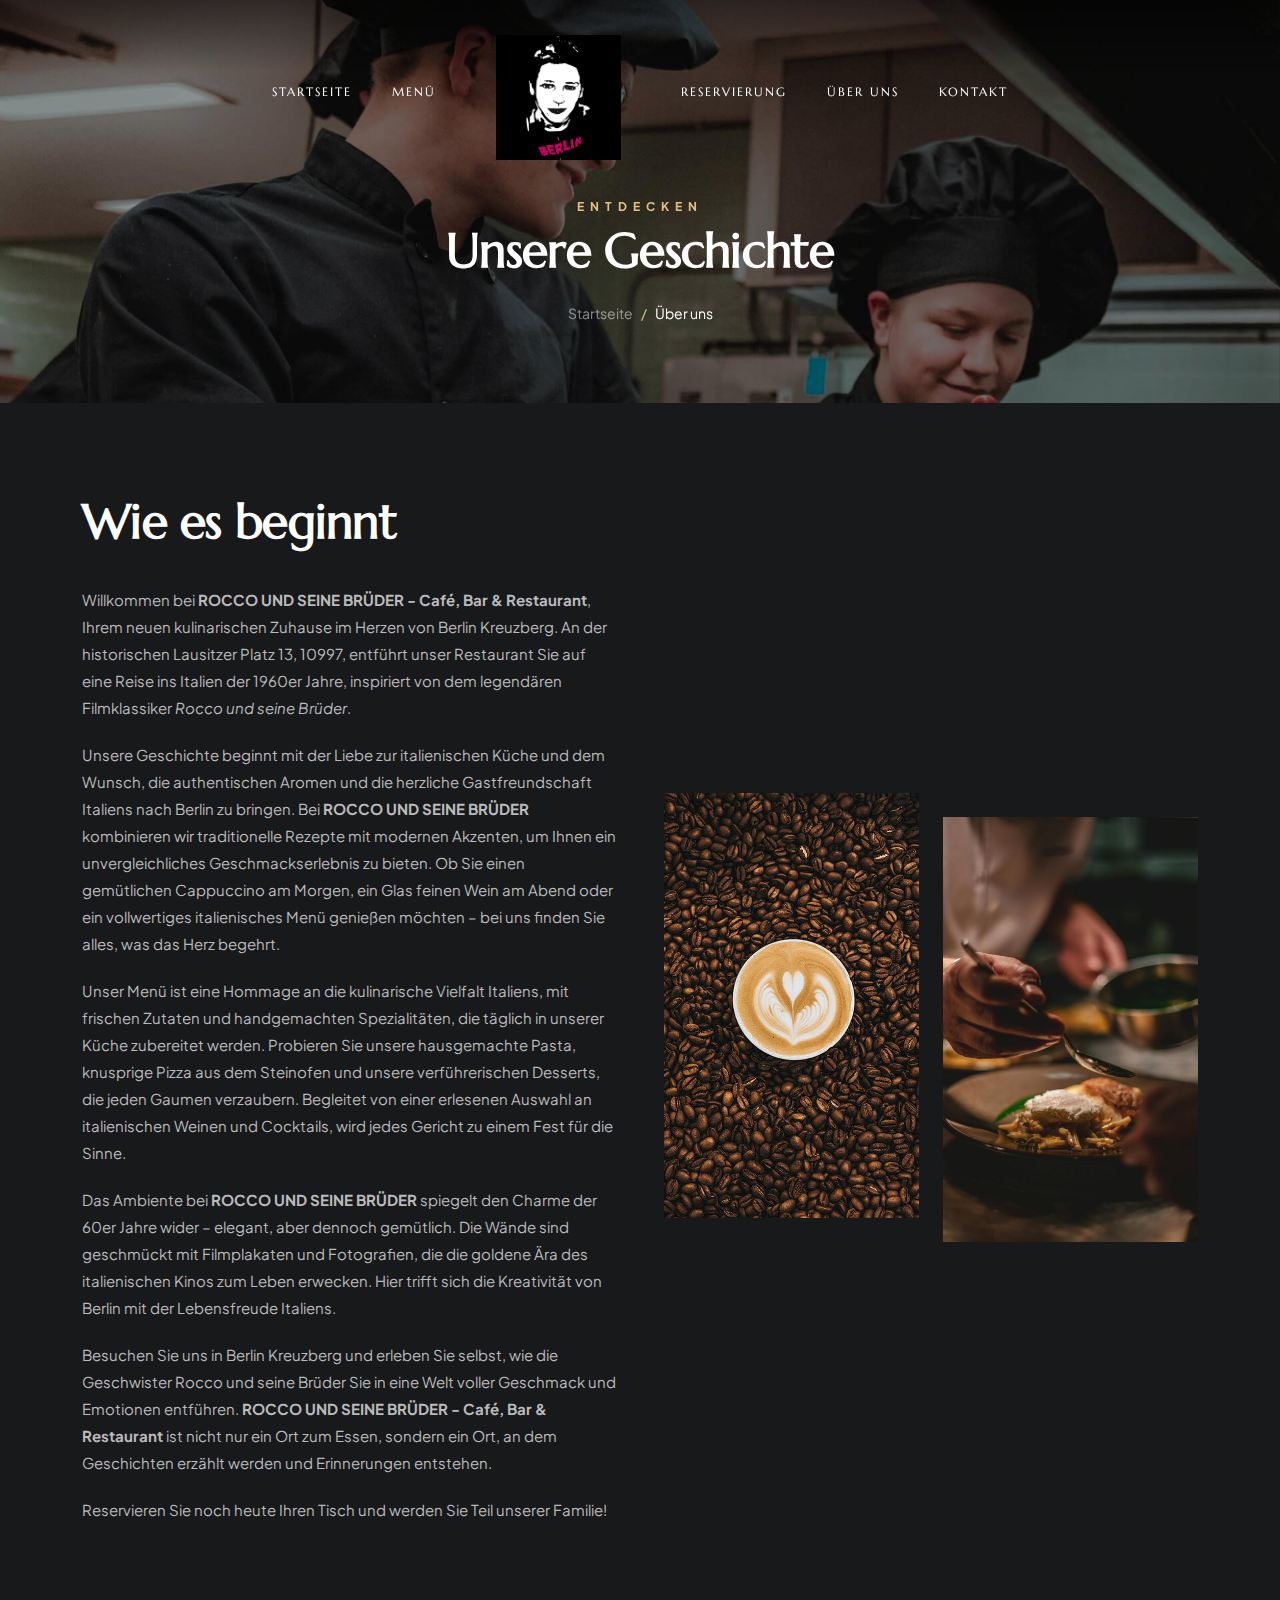
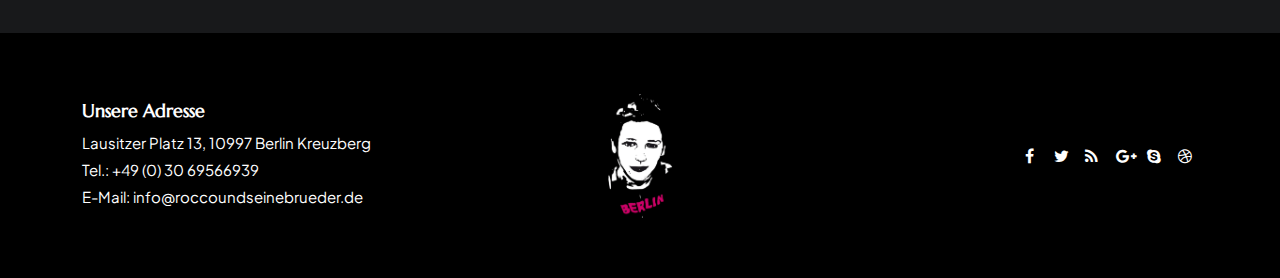
==== about.html @ 46e2cda6 "good to go" ====
<!DOCTYPE html>
<html lang="de">

<head>
    <meta charset="utf-8">
    <link rel="icon" href="03_images/logo.png" type="image/gif" sizes="16x16">
    <title>ROCCO UND SEINE BRÜDER - Café, Bar & Restaurant</title>
    <meta name="viewport" content="width=device-width, initial-scale=1.0">
    <meta name="description" content="">
    <meta name="keywords" content="">
    <meta name="author" content="">

    <!-- CSS Dateien
    ================================================== -->
    <link rel="stylesheet" href="css/bootstrap.css" type="text/css">
    <link rel="stylesheet" href="css/plugins.css" type="text/css">
    <link rel="stylesheet" href="css/style.css" type="text/css">    
    <link rel="stylesheet" href="css/coloring.css" type="text/css">

    <!-- CSS für Farbschema -->
    <link rel="stylesheet" href="css/colors/cream.css" type="text/css" id="colors">

    <!-- benutzerdefinierte CSS -->
    <link rel="stylesheet" href="css/03_custom.css" type="text/css">

</head>

<body class="page-menu">

    <div id="wrapper">
        <!-- Header Anfang -->
        <header class="header_center">
            <div class="container">
                <div class="row">
                    <div class="col-md-12">
                        <!-- Logo Anfang -->
                        <div id="logo">
                            <a href="index.html">
                                <img class="logo logo_dark_bg" src="03_images/logo.png" alt="">
                                <img class="logo logo_light_bg" src="03_images/logo.png" alt="">
                            </a>
                        </div>
                        <!-- Logo Ende -->

                        <!-- kleiner Knopf Anfang -->
                        <div id="menu-btn"></div>
                        <!-- kleiner Knopf Ende -->

                        <!-- Hauptmenü Anfang -->
                        <nav>
                            <ul id="mainmenu">
                                <li><a href="index.html">Startseite</a></li>
                                <li><a href="menu.html">Menü</a></li>
                                <li><a href="booking.html">Reservierung</a></li>
                                <li><a href="about.html">Über uns</a>

                                <li><a href="contact.html">Kontakt</a></li>
                            </ul>
                        </nav>
                        <div class="clearfix"></div>
                    </div>
                    <!-- Hauptmenü Ende -->

                </div>
            </div>
        </header>
        <!-- Header Ende -->

        <!-- Unterüberschrift -->
        <section id="subheader" class="jarallax text-light">
            <img src="03_images/background/bg-3.jpg" class="jarallax-img" alt="">
            <div class="container">
                <div class="row">
                    <div class="col-md-12">
                        <div class="text-center wow fadeInUp">
                            <h5 class="uptitle">Entdecken</h5>
                            <h2>Unsere Geschichte</h2>
                            <ol class="breadcrumb">
                              <li class="breadcrumb-item"><a href="index.html">Startseite</a></li>
                              <li class="breadcrumb-item active" aria-current="page">Über uns</li>
                            </ol>
                        </div>
                    </div>
                </div>
            </div>
        </section>
        <!-- Unterüberschrift Ende -->

        <!-- Inhalt Anfang -->
        <div id="content" class="no-bottom no-top">
            <!-- Abschnitt Anfang -->
            <section>
                <div class="container">
                    <div class="row gx-5 align-items-center">
                        <div class="col-lg-6">
                            <h2>Wie es beginnt</h2>
                            <div class="spacer-half"></div>
                            <p>Willkommen bei <strong>ROCCO UND SEINE BRÜDER - Café, Bar & Restaurant</strong>, Ihrem neuen kulinarischen Zuhause im Herzen von Berlin Kreuzberg. An der historischen Lausitzer Platz 13, 10997, entführt unser Restaurant Sie auf eine Reise ins Italien der 1960er Jahre, inspiriert von dem legendären Filmklassiker <em>Rocco und seine Brüder</em>.</p>

                            <p>Unsere Geschichte beginnt mit der Liebe zur italienischen Küche und dem Wunsch, die authentischen Aromen und die herzliche Gastfreundschaft Italiens nach Berlin zu bringen. Bei <strong>ROCCO UND SEINE BRÜDER</strong> kombinieren wir traditionelle Rezepte mit modernen Akzenten, um Ihnen ein unvergleichliches Geschmackserlebnis zu bieten. Ob Sie einen gemütlichen Cappuccino am Morgen, ein Glas feinen Wein am Abend oder ein vollwertiges italienisches Menü genießen möchten – bei uns finden Sie alles, was das Herz begehrt.</p>

                                <p>Unser Menü ist eine Hommage an die kulinarische Vielfalt Italiens, mit frischen Zutaten und handgemachten Spezialitäten, die täglich in unserer Küche zubereitet werden. Probieren Sie unsere hausgemachte Pasta, knusprige Pizza aus dem Steinofen und unsere verführerischen Desserts, die jeden Gaumen verzaubern. Begleitet von einer erlesenen Auswahl an italienischen Weinen und Cocktails, wird jedes Gericht zu einem Fest für die Sinne.</p>

                                <p>Das Ambiente bei <strong>ROCCO UND SEINE BRÜDER</strong> spiegelt den Charme der 60er Jahre wider – elegant, aber dennoch gemütlich. Die Wände sind geschmückt mit Filmplakaten und Fotografien, die die goldene Ära des italienischen Kinos zum Leben erwecken. Hier trifft sich die Kreativität von Berlin mit der Lebensfreude Italiens.</p>

                                <p>Besuchen Sie uns in Berlin Kreuzberg und erleben Sie selbst, wie die Geschwister Rocco und seine Brüder Sie in eine Welt voller Geschmack und Emotionen entführen. <strong>ROCCO UND SEINE BRÜDER - Café, Bar & Restaurant</strong> ist nicht nur ein Ort zum Essen, sondern ein Ort, an dem Geschichten erzählt werden und Erinnerungen entstehen.</p>

                                <p>Reservieren Sie noch heute Ihren Tisch und werden Sie Teil unserer Familie!</p>

                        </div>

                        <div class="col-lg-6">
                            <div class="row g-4">
                                <div class="col-6">
                                    <img src="03_images/misc/4.jpg" class="img-fluid mb-4 wow zoomIn" alt="">
                                    
                                </div>
                                <div class="col-6">
                                    
                                    <div class="spacer-10"></div>
                                    <img src="03_images/misc/5.jpg" class="img-fluid mt-4 wow zoomIn" alt="">
                                </div>
                            </div>
                        </div>   
                    </div>
                </div>
            </section>
            <!-- section close -->


            

       

        <!-- footer begin -->
        <footer>
            <div class="container">
                <div class="row g-4 align-items-center">
                    <div class="col-lg-4 sm-text-center">
                         <h3>Unsere Adresse</h3>
                        Lausitzer Platz 13, 10997 Berlin Kreuzberg<br>
                        Tel.: +49 (0) 30 69566939<br>
                        E-Mail: info@roccoundseinebrueder.de<br>
                    </div>
                    <div class="col-lg-4 text-center">
                        <img class="logo" src="03_images/logo.png" alt="">
                    </div>
                    <div class="col-lg-4 text-lg-end text-center">
                        <div class="social-icons">
                            <a href="#"><i class="fa fa-facebook fa-lg"></i></a>
                            <a href="#"><i class="fa fa-twitter fa-lg"></i></a>
                            <a href="#"><i class="fa fa-rss fa-lg"></i></a>
                            <a href="#"><i class="fa fa-google-plus fa-lg"></i></a>
                            <a href="#"><i class="fa fa-skype fa-lg"></i></a>
                            <a href="#"><i class="fa fa-dribbble fa-lg"></i></a>
                        </div>
                    </div>
                </div>
            </div>
        </footer>
        <!-- footer close -->
		
		<div id="preloader">
            <div class="preloader1"></div>
        </div>
    </div>



    <!-- Javascript Files
    ================================================== -->
    <script src="js/plugins.js"></script>
    <script src="js/designesia.js"></script>

</body>

</html>
---- css/plugins.css ----
@charset "UTF-8";
/*!
 * animate.css -http://daneden.me/animate
 * Version - 3.5.1
 * Licensed under the MIT license - http://opensource.org/licenses/MIT
 *
 * Copyright (c) 2016 Daniel Eden
 */
 .animated{-webkit-animation-duration:1s;animation-duration:1s;-webkit-animation-fill-mode:both;animation-fill-mode:both}.animated.infinite{-webkit-animation-iteration-count:infinite;animation-iteration-count:infinite}.animated.hinge{-webkit-animation-duration:2s;animation-duration:2s}.animated.flipOutX,.animated.flipOutY,.animated.bounceIn,.animated.bounceOut{-webkit-animation-duration:.75s;animation-duration:.75s}@-webkit-keyframes bounce{from,20%,53%,80%,to{-webkit-animation-timing-function:cubic-bezier(.215,.61,.355,1);animation-timing-function:cubic-bezier(.215,.61,.355,1);-webkit-transform:translate3d(0,0,0);transform:translate3d(0,0,0)}40%,43%{-webkit-animation-timing-function:cubic-bezier(.755,.05,.855,.06);animation-timing-function:cubic-bezier(.755,.05,.855,.06);-webkit-transform:translate3d(0,-30px,0);transform:translate3d(0,-30px,0)}70%{-webkit-animation-timing-function:cubic-bezier(.755,.05,.855,.06);animation-timing-function:cubic-bezier(.755,.05,.855,.06);-webkit-transform:translate3d(0,-15px,0);transform:translate3d(0,-15px,0)}90%{-webkit-transform:translate3d(0,-4px,0);transform:translate3d(0,-4px,0)}}@keyframes bounce{from,20%,53%,80%,to{-webkit-animation-timing-function:cubic-bezier(.215,.61,.355,1);animation-timing-function:cubic-bezier(.215,.61,.355,1);-webkit-transform:translate3d(0,0,0);transform:translate3d(0,0,0)}40%,43%{-webkit-animation-timing-function:cubic-bezier(.755,.05,.855,.06);animation-timing-function:cubic-bezier(.755,.05,.855,.06);-webkit-transform:translate3d(0,-30px,0);transform:translate3d(0,-30px,0)}70%{-webkit-animation-timing-function:cubic-bezier(.755,.05,.855,.06);animation-timing-function:cubic-bezier(.755,.05,.855,.06);-webkit-transform:translate3d(0,-15px,0);transform:translate3d(0,-15px,0)}90%{-webkit-transform:translate3d(0,-4px,0);transform:translate3d(0,-4px,0)}}.bounce{-webkit-animation-name:bounce;animation-name:bounce;-webkit-transform-origin:center bottom;transform-origin:center bottom}@-webkit-keyframes flash{from,50%,to{opacity:1}25%,75%{opacity:0}}@keyframes flash{from,50%,to{opacity:1}25%,75%{opacity:0}}.flash{-webkit-animation-name:flash;animation-name:flash}@-webkit-keyframes pulse{from{-webkit-transform:scale3d(1,1,1);transform:scale3d(1,1,1)}50%{-webkit-transform:scale3d(1.05,1.05,1.05);transform:scale3d(1.05,1.05,1.05)}to{-webkit-transform:scale3d(1,1,1);transform:scale3d(1,1,1)}}@keyframes pulse{from{-webkit-transform:scale3d(1,1,1);transform:scale3d(1,1,1)}50%{-webkit-transform:scale3d(1.05,1.05,1.05);transform:scale3d(1.05,1.05,1.05)}to{-webkit-transform:scale3d(1,1,1);transform:scale3d(1,1,1)}}.pulse{-webkit-animation-name:pulse;animation-name:pulse}@-webkit-keyframes rubberBand{from{-webkit-transform:scale3d(1,1,1);transform:scale3d(1,1,1)}30%{-webkit-transform:scale3d(1.25,.75,1);transform:scale3d(1.25,.75,1)}40%{-webkit-transform:scale3d(.75,1.25,1);transform:scale3d(.75,1.25,1)}50%{-webkit-transform:scale3d(1.15,.85,1);transform:scale3d(1.15,.85,1)}65%{-webkit-transform:scale3d(.95,1.05,1);transform:scale3d(.95,1.05,1)}75%{-webkit-transform:scale3d(1.05,.95,1);transform:scale3d(1.05,.95,1)}to{-webkit-transform:scale3d(1,1,1);transform:scale3d(1,1,1)}}@keyframes rubberBand{from{-webkit-transform:scale3d(1,1,1);transform:scale3d(1,1,1)}30%{-webkit-transform:scale3d(1.25,.75,1);transform:scale3d(1.25,.75,1)}40%{-webkit-transform:scale3d(.75,1.25,1);transform:scale3d(.75,1.25,1)}50%{-webkit-transform:scale3d(1.15,.85,1);transform:scale3d(1.15,.85,1)}65%{-webkit-transform:scale3d(.95,1.05,1);transform:scale3d(.95,1.05,1)}75%{-webkit-transform:scale3d(1.05,.95,1);transform:scale3d(1.05,.95,1)}to{-webkit-transform:scale3d(1,1,1);transform:scale3d(1,1,1)}}.rubberBand{-webkit-animation-name:rubberBand;animation-name:rubberBand}@-webkit-keyframes shake{from,to{-webkit-transform:translate3d(0,0,0);transform:translate3d(0,0,0)}10%,30%,50%,70%,90%{-webkit-transform:translate3d(-10px,0,0);transform:translate3d(-10px,0,0)}20%,40%,60%,80%{-webkit-transform:translate3d(10px,0,0);transform:translate3d(10px,0,0)}}@keyframes shake{from,to{-webkit-transform:translate3d(0,0,0);transform:translate3d(0,0,0)}10%,30%,50%,70%,90%{-webkit-transform:translate3d(-10px,0,0);transform:translate3d(-10px,0,0)}20%,40%,60%,80%{-webkit-transform:translate3d(10px,0,0);transform:translate3d(10px,0,0)}}.shake{-webkit-animation-name:shake;animation-name:shake}@-webkit-keyframes headShake{0%{-webkit-transform:translateX(0);transform:translateX(0)}6.5%{-webkit-transform:translateX(-6px) rotateY(-9deg);transform:translateX(-6px) rotateY(-9deg)}18.5%{-webkit-transform:translateX(5px) rotateY(7deg);transform:translateX(5px) rotateY(7deg)}31.5%{-webkit-transform:translateX(-3px) rotateY(-5deg);transform:translateX(-3px) rotateY(-5deg)}43.5%{-webkit-transform:translateX(2px) rotateY(3deg);transform:translateX(2px) rotateY(3deg)}50%{-webkit-transform:translateX(0);transform:translateX(0)}}@keyframes headShake{0%{-webkit-transform:translateX(0);transform:translateX(0)}6.5%{-webkit-transform:translateX(-6px) rotateY(-9deg);transform:translateX(-6px) rotateY(-9deg)}18.5%{-webkit-transform:translateX(5px) rotateY(7deg);transform:translateX(5px) rotateY(7deg)}31.5%{-webkit-transform:translateX(-3px) rotateY(-5deg);transform:translateX(-3px) rotateY(-5deg)}43.5%{-webkit-transform:translateX(2px) rotateY(3deg);transform:translateX(2px) rotateY(3deg)}50%{-webkit-transform:translateX(0);transform:translateX(0)}}.headShake{-webkit-animation-timing-function:ease-in-out;animation-timing-function:ease-in-out;-webkit-animation-name:headShake;animation-name:headShake}@-webkit-keyframes swing{20%{-webkit-transform:rotate3d(0,0,1,15deg);transform:rotate3d(0,0,1,15deg)}40%{-webkit-transform:rotate3d(0,0,1,-10deg);transform:rotate3d(0,0,1,-10deg)}60%{-webkit-transform:rotate3d(0,0,1,5deg);transform:rotate3d(0,0,1,5deg)}80%{-webkit-transform:rotate3d(0,0,1,-5deg);transform:rotate3d(0,0,1,-5deg)}to{-webkit-transform:rotate3d(0,0,1,0deg);transform:rotate3d(0,0,1,0deg)}}@keyframes swing{20%{-webkit-transform:rotate3d(0,0,1,15deg);transform:rotate3d(0,0,1,15deg)}40%{-webkit-transform:rotate3d(0,0,1,-10deg);transform:rotate3d(0,0,1,-10deg)}60%{-webkit-transform:rotate3d(0,0,1,5deg);transform:rotate3d(0,0,1,5deg)}80%{-webkit-transform:rotate3d(0,0,1,-5deg);transform:rotate3d(0,0,1,-5deg)}to{-webkit-transform:rotate3d(0,0,1,0deg);transform:rotate3d(0,0,1,0deg)}}.swing{-webkit-transform-origin:top center;transform-origin:top center;-webkit-animation-name:swing;animation-name:swing}@-webkit-keyframes tada{from{-webkit-transform:scale3d(1,1,1);transform:scale3d(1,1,1)}10%,20%{-webkit-transform:scale3d(.9,.9,.9) rotate3d(0,0,1,-3deg);transform:scale3d(.9,.9,.9) rotate3d(0,0,1,-3deg)}30%,50%,70%,90%{-webkit-transform:scale3d(1.1,1.1,1.1) rotate3d(0,0,1,3deg);transform:scale3d(1.1,1.1,1.1) rotate3d(0,0,1,3deg)}40%,60%,80%{-webkit-transform:scale3d(1.1,1.1,1.1) rotate3d(0,0,1,-3deg);transform:scale3d(1.1,1.1,1.1) rotate3d(0,0,1,-3deg)}to{-webkit-transform:scale3d(1,1,1);transform:scale3d(1,1,1)}}@keyframes tada{from{-webkit-transform:scale3d(1,1,1);transform:scale3d(1,1,1)}10%,20%{-webkit-transform:scale3d(.9,.9,.9) rotate3d(0,0,1,-3deg);transform:scale3d(.9,.9,.9) rotate3d(0,0,1,-3deg)}30%,50%,70%,90%{-webkit-transform:scale3d(1.1,1.1,1.1) rotate3d(0,0,1,3deg);transform:scale3d(1.1,1.1,1.1) rotate3d(0,0,1,3deg)}40%,60%,80%{-webkit-transform:scale3d(1.1,1.1,1.1) rotate3d(0,0,1,-3deg);transform:scale3d(1.1,1.1,1.1) rotate3d(0,0,1,-3deg)}to{-webkit-transform:scale3d(1,1,1);transform:scale3d(1,1,1)}}.tada{-webkit-animation-name:tada;animation-name:tada}@-webkit-keyframes wobble{from{-webkit-transform:none;transform:none}15%{-webkit-transform:translate3d(-25%,0,0) rotate3d(0,0,1,-5deg);transform:translate3d(-25%,0,0) rotate3d(0,0,1,-5deg)}30%{-webkit-transform:translate3d(20%,0,0) rotate3d(0,0,1,3deg);transform:translate3d(20%,0,0) rotate3d(0,0,1,3deg)}45%{-webkit-transform:translate3d(-15%,0,0) rotate3d(0,0,1,-3deg);transform:translate3d(-15%,0,0) rotate3d(0,0,1,-3deg)}60%{-webkit-transform:translate3d(10%,0,0) rotate3d(0,0,1,2deg);transform:translate3d(10%,0,0) rotate3d(0,0,1,2deg)}75%{-webkit-transform:translate3d(-5%,0,0) rotate3d(0,0,1,-1deg);transform:translate3d(-5%,0,0) rotate3d(0,0,1,-1deg)}to{-webkit-transform:none;transform:none}}@keyframes wobble{from{-webkit-transform:none;transform:none}15%{-webkit-transform:translate3d(-25%,0,0) rotate3d(0,0,1,-5deg);transform:translate3d(-25%,0,0) rotate3d(0,0,1,-5deg)}30%{-webkit-transform:translate3d(20%,0,0) rotate3d(0,0,1,3deg);transform:translate3d(20%,0,0) rotate3d(0,0,1,3deg)}45%{-webkit-transform:translate3d(-15%,0,0) rotate3d(0,0,1,-3deg);transform:translate3d(-15%,0,0) rotate3d(0,0,1,-3deg)}60%{-webkit-transform:translate3d(10%,0,0) rotate3d(0,0,1,2deg);transform:translate3d(10%,0,0) rotate3d(0,0,1,2deg)}75%{-webkit-transform:translate3d(-5%,0,0) rotate3d(0,0,1,-1deg);transform:translate3d(-5%,0,0) rotate3d(0,0,1,-1deg)}to{-webkit-transform:none;transform:none}}.wobble{-webkit-animation-name:wobble;animation-name:wobble}@-webkit-keyframes jello{from,11.1%,to{-webkit-transform:none;transform:none}22.2%{-webkit-transform:skewX(-12.5deg) skewY(-12.5deg);transform:skewX(-12.5deg) skewY(-12.5deg)}33.3%{-webkit-transform:skewX(6.25deg) skewY(6.25deg);transform:skewX(6.25deg) skewY(6.25deg)}44.4%{-webkit-transform:skewX(-3.125deg) skewY(-3.125deg);transform:skewX(-3.125deg) skewY(-3.125deg)}55.5%{-webkit-transform:skewX(1.5625deg) skewY(1.5625deg);transform:skewX(1.5625deg) skewY(1.5625deg)}66.6%{-webkit-transform:skewX(-0.78125deg) skewY(-0.78125deg);transform:skewX(-0.78125deg) skewY(-0.78125deg)}77.7%{-webkit-transform:skewX(0.390625deg) skewY(0.390625deg);transform:skewX(0.390625deg) skewY(0.390625deg)}88.8%{-webkit-transform:skewX(-0.1953125deg) skewY(-0.1953125deg);transform:skewX(-0.1953125deg) skewY(-0.1953125deg)}}@keyframes jello{from,11.1%,to{-webkit-transform:none;transform:none}22.2%{-webkit-transform:skewX(-12.5deg) skewY(-12.5deg);transform:skewX(-12.5deg) skewY(-12.5deg)}33.3%{-webkit-transform:skewX(6.25deg) skewY(6.25deg);transform:skewX(6.25deg) skewY(6.25deg)}44.4%{-webkit-transform:skewX(-3.125deg) skewY(-3.125deg);transform:skewX(-3.125deg) skewY(-3.125deg)}55.5%{-webkit-transform:skewX(1.5625deg) skewY(1.5625deg);transform:skewX(1.5625deg) skewY(1.5625deg)}66.6%{-webkit-transform:skewX(-0.78125deg) skewY(-0.78125deg);transform:skewX(-0.78125deg) skewY(-0.78125deg)}77.7%{-webkit-transform:skewX(0.390625deg) skewY(0.390625deg);transform:skewX(0.390625deg) skewY(0.390625deg)}88.8%{-webkit-transform:skewX(-0.1953125deg) skewY(-0.1953125deg);transform:skewX(-0.1953125deg) skewY(-0.1953125deg)}}.jello{-webkit-animation-name:jello;animation-name:jello;-webkit-transform-origin:center;transform-origin:center}@-webkit-keyframes bounceIn{from,20%,40%,60%,80%,to{-webkit-animation-timing-function:cubic-bezier(.215,.61,.355,1);animation-timing-function:cubic-bezier(.215,.61,.355,1)}0%{opacity:0;-webkit-transform:scale3d(.3,.3,.3);transform:scale3d(.3,.3,.3)}20%{-webkit-transform:scale3d(1.1,1.1,1.1);transform:scale3d(1.1,1.1,1.1)}40%{-webkit-transform:scale3d(.9,.9,.9);transform:scale3d(.9,.9,.9)}60%{opacity:1;-webkit-transform:scale3d(1.03,1.03,1.03);transform:scale3d(1.03,1.03,1.03)}80%{-webkit-transform:scale3d(.97,.97,.97);transform:scale3d(.97,.97,.97)}to{opacity:1;-webkit-transform:scale3d(1,1,1);transform:scale3d(1,1,1)}}@keyframes bounceIn{from,20%,40%,60%,80%,to{-webkit-animation-timing-function:cubic-bezier(.215,.61,.355,1);animation-timing-function:cubic-bezier(.215,.61,.355,1)}0%{opacity:0;-webkit-transform:scale3d(.3,.3,.3);transform:scale3d(.3,.3,.3)}20%{-webkit-transform:scale3d(1.1,1.1,1.1);transform:scale3d(1.1,1.1,1.1)}40%{-webkit-transform:scale3d(.9,.9,.9);transform:scale3d(.9,.9,.9)}60%{opacity:1;-webkit-transform:scale3d(1.03,1.03,1.03);transform:scale3d(1.03,1.03,1.03)}80%{-webkit-transform:scale3d(.97,.97,.97);transform:scale3d(.97,.97,.97)}to{opacity:1;-webkit-transform:scale3d(1,1,1);transform:scale3d(1,1,1)}}.bounceIn{-webkit-animation-name:bounceIn;animation-name:bounceIn}@-webkit-keyframes bounceInDown{from,60%,75%,90%,to{-webkit-animation-timing-function:cubic-bezier(.215,.61,.355,1);animation-timing-function:cubic-bezier(.215,.61,.355,1)}0%{opacity:0;-webkit-transform:translate3d(0,-3000px,0);transform:translate3d(0,-3000px,0)}60%{opacity:1;-webkit-transform:translate3d(0,25px,0);transform:translate3d(0,25px,0)}75%{-webkit-transform:translate3d(0,-10px,0);transform:translate3d(0,-10px,0)}90%{-webkit-transform:translate3d(0,5px,0);transform:translate3d(0,5px,0)}to{-webkit-transform:none;transform:none}}@keyframes bounceInDown{from,60%,75%,90%,to{-webkit-animation-timing-function:cubic-bezier(.215,.61,.355,1);animation-timing-function:cubic-bezier(.215,.61,.355,1)}0%{opacity:0;-webkit-transform:translate3d(0,-3000px,0);transform:translate3d(0,-3000px,0)}60%{opacity:1;-webkit-transform:translate3d(0,25px,0);transform:translate3d(0,25px,0)}75%{-webkit-transform:translate3d(0,-10px,0);transform:translate3d(0,-10px,0)}90%{-webkit-transform:translate3d(0,5px,0);transform:translate3d(0,5px,0)}to{-webkit-transform:none;transform:none}}.bounceInDown{-webkit-animation-name:bounceInDown;animation-name:bounceInDown}@-webkit-keyframes bounceInLeft{from,60%,75%,90%,to{-webkit-animation-timing-function:cubic-bezier(.215,.61,.355,1);animation-timing-function:cubic-bezier(.215,.61,.355,1)}0%{opacity:0;-webkit-transform:translate3d(-3000px,0,0);transform:translate3d(-3000px,0,0)}60%{opacity:1;-webkit-transform:translate3d(25px,0,0);transform:translate3d(25px,0,0)}75%{-webkit-transform:translate3d(-10px,0,0);transform:translate3d(-10px,0,0)}90%{-webkit-transform:translate3d(5px,0,0);transform:translate3d(5px,0,0)}to{-webkit-transform:none;transform:none}}@keyframes bounceInLeft{from,60%,75%,90%,to{-webkit-animation-timing-function:cubic-bezier(.215,.61,.355,1);animation-timing-function:cubic-bezier(.215,.61,.355,1)}0%{opacity:0;-webkit-transform:translate3d(-3000px,0,0);transform:translate3d(-3000px,0,0)}60%{opacity:1;-webkit-transform:translate3d(25px,0,0);transform:translate3d(25px,0,0)}75%{-webkit-transform:translate3d(-10px,0,0);transform:translate3d(-10px,0,0)}90%{-webkit-transform:translate3d(5px,0,0);transform:translate3d(5px,0,0)}to{-webkit-transform:none;transform:none}}.bounceInLeft{-webkit-animation-name:bounceInLeft;animation-name:bounceInLeft}@-webkit-keyframes bounceInRight{from,60%,75%,90%,to{-webkit-animation-timing-function:cubic-bezier(.215,.61,.355,1);animation-timing-function:cubic-bezier(.215,.61,.355,1)}from{opacity:0;-webkit-transform:translate3d(3000px,0,0);transform:translate3d(3000px,0,0)}60%{opacity:1;-webkit-transform:translate3d(-25px,0,0);transform:translate3d(-25px,0,0)}75%{-webkit-transform:translate3d(10px,0,0);transform:translate3d(10px,0,0)}90%{-webkit-transform:translate3d(-5px,0,0);transform:translate3d(-5px,0,0)}to{-webkit-transform:none;transform:none}}@keyframes bounceInRight{from,60%,75%,90%,to{-webkit-animation-timing-function:cubic-bezier(.215,.61,.355,1);animation-timing-function:cubic-bezier(.215,.61,.355,1)}from{opacity:0;-webkit-transform:translate3d(3000px,0,0);transform:translate3d(3000px,0,0)}60%{opacity:1;-webkit-transform:translate3d(-25px,0,0);transform:translate3d(-25px,0,0)}75%{-webkit-transform:translate3d(10px,0,0);transform:translate3d(10px,0,0)}90%{-webkit-transform:translate3d(-5px,0,0);transform:translate3d(-5px,0,0)}to{-webkit-transform:none;transform:none}}.bounceInRight{-webkit-animation-name:bounceInRight;animation-name:bounceInRight}@-webkit-keyframes bounceInUp{from,60%,75%,90%,to{-webkit-animation-timing-function:cubic-bezier(.215,.61,.355,1);animation-timing-function:cubic-bezier(.215,.61,.355,1)}from{opacity:0;-webkit-transform:translate3d(0,3000px,0);transform:translate3d(0,3000px,0)}60%{opacity:1;-webkit-transform:translate3d(0,-20px,0);transform:translate3d(0,-20px,0)}75%{-webkit-transform:translate3d(0,10px,0);transform:translate3d(0,10px,0)}90%{-webkit-transform:translate3d(0,-5px,0);transform:translate3d(0,-5px,0)}to{-webkit-transform:translate3d(0,0,0);transform:translate3d(0,0,0)}}@keyframes bounceInUp{from,60%,75%,90%,to{-webkit-animation-timing-function:cubic-bezier(.215,.61,.355,1);animation-timing-function:cubic-bezier(.215,.61,.355,1)}from{opacity:0;-webkit-transform:translate3d(0,3000px,0);transform:translate3d(0,3000px,0)}60%{opacity:1;-webkit-transform:translate3d(0,-20px,0);transform:translate3d(0,-20px,0)}75%{-webkit-transform:translate3d(0,10px,0);transform:translate3d(0,10px,0)}90%{-webkit-transform:translate3d(0,-5px,0);transform:translate3d(0,-5px,0)}to{-webkit-transform:translate3d(0,0,0);transform:translate3d(0,0,0)}}.bounceInUp{-webkit-animation-name:bounceInUp;animation-name:bounceInUp}@-webkit-keyframes bounceOut{20%{-webkit-transform:scale3d(.9,.9,.9);transform:scale3d(.9,.9,.9)}50%,55%{opacity:1;-webkit-transform:scale3d(1.1,1.1,1.1);transform:scale3d(1.1,1.1,1.1)}to{opacity:0;-webkit-transform:scale3d(.3,.3,.3);transform:scale3d(.3,.3,.3)}}@keyframes bounceOut{20%{-webkit-transform:scale3d(.9,.9,.9);transform:scale3d(.9,.9,.9)}50%,55%{opacity:1;-webkit-transform:scale3d(1.1,1.1,1.1);transform:scale3d(1.1,1.1,1.1)}to{opacity:0;-webkit-transform:scale3d(.3,.3,.3);transform:scale3d(.3,.3,.3)}}.bounceOut{-webkit-animation-name:bounceOut;animation-name:bounceOut}@-webkit-keyframes bounceOutDown{20%{-webkit-transform:translate3d(0,10px,0);transform:translate3d(0,10px,0)}40%,45%{opacity:1;-webkit-transform:translate3d(0,-20px,0);transform:translate3d(0,-20px,0)}to{opacity:0;-webkit-transform:translate3d(0,2000px,0);transform:translate3d(0,2000px,0)}}@keyframes bounceOutDown{20%{-webkit-transform:translate3d(0,10px,0);transform:translate3d(0,10px,0)}40%,45%{opacity:1;-webkit-transform:translate3d(0,-20px,0);transform:translate3d(0,-20px,0)}to{opacity:0;-webkit-transform:translate3d(0,2000px,0);transform:translate3d(0,2000px,0)}}.bounceOutDown{-webkit-animation-name:bounceOutDown;animation-name:bounceOutDown}@-webkit-keyframes bounceOutLeft{20%{opacity:1;-webkit-transform:translate3d(20px,0,0);transform:translate3d(20px,0,0)}to{opacity:0;-webkit-transform:translate3d(-2000px,0,0);transform:translate3d(-2000px,0,0)}}@keyframes bounceOutLeft{20%{opacity:1;-webkit-transform:translate3d(20px,0,0);transform:translate3d(20px,0,0)}to{opacity:0;-webkit-transform:translate3d(-2000px,0,0);transform:translate3d(-2000px,0,0)}}.bounceOutLeft{-webkit-animation-name:bounceOutLeft;animation-name:bounceOutLeft}@-webkit-keyframes bounceOutRight{20%{opacity:1;-webkit-transform:translate3d(-20px,0,0);transform:translate3d(-20px,0,0)}to{opacity:0;-webkit-transform:translate3d(2000px,0,0);transform:translate3d(2000px,0,0)}}@keyframes bounceOutRight{20%{opacity:1;-webkit-transform:translate3d(-20px,0,0);transform:translate3d(-20px,0,0)}to{opacity:0;-webkit-transform:translate3d(2000px,0,0);transform:translate3d(2000px,0,0)}}.bounceOutRight{-webkit-animation-name:bounceOutRight;animation-name:bounceOutRight}@-webkit-keyframes bounceOutUp{20%{-webkit-transform:translate3d(0,-10px,0);transform:translate3d(0,-10px,0)}40%,45%{opacity:1;-webkit-transform:translate3d(0,20px,0);transform:translate3d(0,20px,0)}to{opacity:0;-webkit-transform:translate3d(0,-2000px,0);transform:translate3d(0,-2000px,0)}}@keyframes bounceOutUp{20%{-webkit-transform:translate3d(0,-10px,0);transform:translate3d(0,-10px,0)}40%,45%{opacity:1;-webkit-transform:translate3d(0,20px,0);transform:translate3d(0,20px,0)}to{opacity:0;-webkit-transform:translate3d(0,-2000px,0);transform:translate3d(0,-2000px,0)}}.bounceOutUp{-webkit-animation-name:bounceOutUp;animation-name:bounceOutUp}@-webkit-keyframes fadeIn{from{opacity:0}to{opacity:1}}@keyframes fadeIn{from{opacity:0}to{opacity:1}}.fadeIn{-webkit-animation-name:fadeIn;animation-name:fadeIn}@-webkit-keyframes fadeInDown{from{opacity:0;-webkit-transform:translate3d(0,-30%,0);transform:translate3d(0,-30%,0)}to{opacity:1;-webkit-transform:none;transform:none}}@keyframes fadeInDown{from{opacity:0;-webkit-transform:translate3d(0,-30%,0);transform:translate3d(0,-30%,0)}to{opacity:1;-webkit-transform:none;transform:none}}.fadeInDown{-webkit-animation-name:fadeInDown;animation-name:fadeInDown}@-webkit-keyframes fadeInDownBig{from{opacity:0;-webkit-transform:translate3d(0,-2000px,0);transform:translate3d(0,-2000px,0)}to{opacity:1;-webkit-transform:none;transform:none}}@keyframes fadeInDownBig{from{opacity:0;-webkit-transform:translate3d(0,-2000px,0);transform:translate3d(0,-2000px,0)}to{opacity:1;-webkit-transform:none;transform:none}}.fadeInDownBig{-webkit-animation-name:fadeInDownBig;animation-name:fadeInDownBig}@-webkit-keyframes fadeInLeft{from{opacity:0;-webkit-transform:translate3d(-10%,0,0);transform:translate3d(-10%,0,0)}to{opacity:1;-webkit-transform:none;transform:none}}@keyframes fadeInLeft{from{opacity:0;-webkit-transform:translate3d(-10%,0,0);transform:translate3d(-10%,0,0)}to{opacity:1;-webkit-transform:none;transform:none}}.fadeInLeft{-webkit-animation-name:fadeInLeft;animation-name:fadeInLeft}@-webkit-keyframes fadeInLeftBig{from{opacity:0;-webkit-transform:translate3d(-2000px,0,0);transform:translate3d(-2000px,0,0)}to{opacity:1;-webkit-transform:none;transform:none}}@keyframes fadeInLeftBig{from{opacity:0;-webkit-transform:translate3d(-2000px,0,0);transform:translate3d(-2000px,0,0)}to{opacity:1;-webkit-transform:none;transform:none}}.fadeInLeftBig{-webkit-animation-name:fadeInLeftBig;animation-name:fadeInLeftBig}@-webkit-keyframes fadeInRight{from{opacity:0;-webkit-transform:translate3d(10%,0,0);transform:translate3d(10%,0,0)}to{opacity:1;-webkit-transform:none;transform:none}}@keyframes fadeInRight{from{opacity:0;-webkit-transform:translate3d(10%,0,0);transform:translate3d(10%,0,0)}to{opacity:1;-webkit-transform:none;transform:none}}.fadeInRight{-webkit-animation-name:fadeInRight;animation-name:fadeInRight}@-webkit-keyframes fadeInRightBig{from{opacity:0;-webkit-transform:translate3d(2000px,0,0);transform:translate3d(2000px,0,0)}to{opacity:1;-webkit-transform:none;transform:none}}@keyframes fadeInRightBig{from{opacity:0;-webkit-transform:translate3d(2000px,0,0);transform:translate3d(2000px,0,0)}to{opacity:1;-webkit-transform:none;transform:none}}.fadeInRightBig{-webkit-animation-name:fadeInRightBig;animation-name:fadeInRightBig}@-webkit-keyframes fadeInUp{from{opacity:0;-webkit-transform:translate3d(0,30%,0);transform:translate3d(0,30%,0)}to{opacity:1;-webkit-transform:none;transform:none}}@keyframes fadeInUp{from{opacity:0;-webkit-transform:translate3d(0,30%,0);transform:translate3d(0,30%,0)}to{opacity:1;-webkit-transform:none;transform:none}}.fadeInUp{-webkit-animation-name:fadeInUp;animation-name:fadeInUp}@-webkit-keyframes fadeInUpBig{from{opacity:0;-webkit-transform:translate3d(0,2000px,0);transform:translate3d(0,2000px,0)}to{opacity:1;-webkit-transform:none;transform:none}}@keyframes fadeInUpBig{from{opacity:0;-webkit-transform:translate3d(0,2000px,0);transform:translate3d(0,2000px,0)}to{opacity:1;-webkit-transform:none;transform:none}}.fadeInUpBig{-webkit-animation-name:fadeInUpBig;animation-name:fadeInUpBig}@-webkit-keyframes fadeOut{from{opacity:1}to{opacity:0}}@keyframes fadeOut{from{opacity:1}to{opacity:0}}.fadeOut{-webkit-animation-name:fadeOut;animation-name:fadeOut}@-webkit-keyframes fadeOutDown{from{opacity:1}to{opacity:0;-webkit-transform:translate3d(0,30%,0);transform:translate3d(0,30%,0)}}@keyframes fadeOutDown{from{opacity:1}to{opacity:0;-webkit-transform:translate3d(0,30%,0);transform:translate3d(0,30%,0)}}.fadeOutDown{-webkit-animation-name:fadeOutDown;animation-name:fadeOutDown}@-webkit-keyframes fadeOutDownBig{from{opacity:1}to{opacity:0;-webkit-transform:translate3d(0,2000px,0);transform:translate3d(0,2000px,0)}}@keyframes fadeOutDownBig{from{opacity:1}to{opacity:0;-webkit-transform:translate3d(0,2000px,0);transform:translate3d(0,2000px,0)}}.fadeOutDownBig{-webkit-animation-name:fadeOutDownBig;animation-name:fadeOutDownBig}@-webkit-keyframes fadeOutLeft{from{opacity:1}to{opacity:0;-webkit-transform:translate3d(-10%,0,0);transform:translate3d(-10%,0,0)}}@keyframes fadeOutLeft{from{opacity:1}to{opacity:0;-webkit-transform:translate3d(-10%,0,0);transform:translate3d(-10%,0,0)}}.fadeOutLeft{-webkit-animation-name:fadeOutLeft;animation-name:fadeOutLeft}@-webkit-keyframes fadeOutLeftBig{from{opacity:1}to{opacity:0;-webkit-transform:translate3d(-2000px,0,0);transform:translate3d(-2000px,0,0)}}@keyframes fadeOutLeftBig{from{opacity:1}to{opacity:0;-webkit-transform:translate3d(-2000px,0,0);transform:translate3d(-2000px,0,0)}}.fadeOutLeftBig{-webkit-animation-name:fadeOutLeftBig;animation-name:fadeOutLeftBig}@-webkit-keyframes fadeOutRight{from{opacity:1}to{opacity:0;-webkit-transform:translate3d(10%,0,0);transform:translate3d(10%,0,0)}}@keyframes fadeOutRight{from{opacity:1}to{opacity:0;-webkit-transform:translate3d(10%,0,0);transform:translate3d(10%,0,0)}}.fadeOutRight{-webkit-animation-name:fadeOutRight;animation-name:fadeOutRight}@-webkit-keyframes fadeOutRightBig{from{opacity:1}to{opacity:0;-webkit-transform:translate3d(2000px,0,0);transform:translate3d(2000px,0,0)}}@keyframes fadeOutRightBig{from{opacity:1}to{opacity:0;-webkit-transform:translate3d(2000px,0,0);transform:translate3d(2000px,0,0)}}.fadeOutRightBig{-webkit-animation-name:fadeOutRightBig;animation-name:fadeOutRightBig}@-webkit-keyframes fadeOutUp{from{opacity:1}to{opacity:0;-webkit-transform:translate3d(0,-30%,0);transform:translate3d(0,-30%,0)}}@keyframes fadeOutUp{from{opacity:1}to{opacity:0;-webkit-transform:translate3d(0,-30%,0);transform:translate3d(0,-30%,0)}}.fadeOutUp{-webkit-animation-name:fadeOutUp;animation-name:fadeOutUp}@-webkit-keyframes fadeOutUpBig{from{opacity:1}to{opacity:0;-webkit-transform:translate3d(0,-2000px,0);transform:translate3d(0,-2000px,0)}}@keyframes fadeOutUpBig{from{opacity:1}to{opacity:0;-webkit-transform:translate3d(0,-2000px,0);transform:translate3d(0,-2000px,0)}}.fadeOutUpBig{-webkit-animation-name:fadeOutUpBig;animation-name:fadeOutUpBig}@-webkit-keyframes flip{from{-webkit-transform:perspective(400px) rotate3d(0,1,0,-360deg);transform:perspective(400px) rotate3d(0,1,0,-360deg);-webkit-animation-timing-function:ease-out;animation-timing-function:ease-out}40%{-webkit-transform:perspective(400px) translate3d(0,0,150px) rotate3d(0,1,0,-190deg);transform:perspective(400px) translate3d(0,0,150px) rotate3d(0,1,0,-190deg);-webkit-animation-timing-function:ease-out;animation-timing-function:ease-out}50%{-webkit-transform:perspective(400px) translate3d(0,0,150px) rotate3d(0,1,0,-170deg);transform:perspective(400px) translate3d(0,0,150px) rotate3d(0,1,0,-170deg);-webkit-animation-timing-function:ease-in;animation-timing-function:ease-in}80%{-webkit-transform:perspective(400px) scale3d(.95,.95,.95);transform:perspective(400px) scale3d(.95,.95,.95);-webkit-animation-timing-function:ease-in;animation-timing-function:ease-in}to{-webkit-transform:perspective(400px);transform:perspective(400px);-webkit-animation-timing-function:ease-in;animation-timing-function:ease-in}}@keyframes flip{from{-webkit-transform:perspective(400px) rotate3d(0,1,0,-360deg);transform:perspective(400px) rotate3d(0,1,0,-360deg);-webkit-animation-timing-function:ease-out;animation-timing-function:ease-out}40%{-webkit-transform:perspective(400px) translate3d(0,0,150px) rotate3d(0,1,0,-190deg);transform:perspective(400px) translate3d(0,0,150px) rotate3d(0,1,0,-190deg);-webkit-animation-timing-function:ease-out;animation-timing-function:ease-out}50%{-webkit-transform:perspective(400px) translate3d(0,0,150px) rotate3d(0,1,0,-170deg);transform:perspective(400px) translate3d(0,0,150px) rotate3d(0,1,0,-170deg);-webkit-animation-timing-function:ease-in;animation-timing-function:ease-in}80%{-webkit-transform:perspective(400px) scale3d(.95,.95,.95);transform:perspective(400px) scale3d(.95,.95,.95);-webkit-animation-timing-function:ease-in;animation-timing-function:ease-in}to{-webkit-transform:perspective(400px);transform:perspective(400px);-webkit-animation-timing-function:ease-in;animation-timing-function:ease-in}}.animated.flip{-webkit-backface-visibility:visible;backface-visibility:visible;-webkit-animation-name:flip;animation-name:flip}@-webkit-keyframes flipInX{from{-webkit-transform:perspective(400px) rotate3d(1,0,0,90deg);transform:perspective(400px) rotate3d(1,0,0,90deg);-webkit-animation-timing-function:ease-in;animation-timing-function:ease-in;opacity:0}40%{-webkit-transform:perspective(400px) rotate3d(1,0,0,-20deg);transform:perspective(400px) rotate3d(1,0,0,-20deg);-webkit-animation-timing-function:ease-in;animation-timing-function:ease-in}60%{-webkit-transform:perspective(400px) rotate3d(1,0,0,10deg);transform:perspective(400px) rotate3d(1,0,0,10deg);opacity:1}80%{-webkit-transform:perspective(400px) rotate3d(1,0,0,-5deg);transform:perspective(400px) rotate3d(1,0,0,-5deg)}to{-webkit-transform:perspective(400px);transform:perspective(400px)}}@keyframes flipInX{from{-webkit-transform:perspective(400px) rotate3d(1,0,0,90deg);transform:perspective(400px) rotate3d(1,0,0,90deg);-webkit-animation-timing-function:ease-in;animation-timing-function:ease-in;opacity:0}40%{-webkit-transform:perspective(400px) rotate3d(1,0,0,-20deg);transform:perspective(400px) rotate3d(1,0,0,-20deg);-webkit-animation-timing-function:ease-in;animation-timing-function:ease-in}60%{-webkit-transform:perspective(400px) rotate3d(1,0,0,10deg);transform:perspective(400px) rotate3d(1,0,0,10deg);opacity:1}80%{-webkit-transform:perspective(400px) rotate3d(1,0,0,-5deg);transform:perspective(400px) rotate3d(1,0,0,-5deg)}to{-webkit-transform:perspective(400px);transform:perspective(400px)}}.flipInX{-webkit-backface-visibility:visible!important;backface-visibility:visible!important;-webkit-animation-name:flipInX;animation-name:flipInX}@-webkit-keyframes flipInY{from{-webkit-transform:perspective(400px) rotate3d(0,1,0,90deg);transform:perspective(400px) rotate3d(0,1,0,90deg);-webkit-animation-timing-function:ease-in;animation-timing-function:ease-in;opacity:0}40%{-webkit-transform:perspective(400px) rotate3d(0,1,0,-20deg);transform:perspective(400px) rotate3d(0,1,0,-20deg);-webkit-animation-timing-function:ease-in;animation-timing-function:ease-in}60%{-webkit-transform:perspective(400px) rotate3d(0,1,0,10deg);transform:perspective(400px) rotate3d(0,1,0,10deg);opacity:1}80%{-webkit-transform:perspective(400px) rotate3d(0,1,0,-5deg);transform:perspective(400px) rotate3d(0,1,0,-5deg)}to{-webkit-transform:perspective(400px);transform:perspective(400px)}}@keyframes flipInY{from{-webkit-transform:perspective(400px) rotate3d(0,1,0,90deg);transform:perspective(400px) rotate3d(0,1,0,90deg);-webkit-animation-timing-function:ease-in;animation-timing-function:ease-in;opacity:0}40%{-webkit-transform:perspective(400px) rotate3d(0,1,0,-20deg);transform:perspective(400px) rotate3d(0,1,0,-20deg);-webkit-animation-timing-function:ease-in;animation-timing-function:ease-in}60%{-webkit-transform:perspective(400px) rotate3d(0,1,0,10deg);transform:perspective(400px) rotate3d(0,1,0,10deg);opacity:1}80%{-webkit-transform:perspective(400px) rotate3d(0,1,0,-5deg);transform:perspective(400px) rotate3d(0,1,0,-5deg)}to{-webkit-transform:perspective(400px);transform:perspective(400px)}}.flipInY{-webkit-backface-visibility:visible!important;backface-visibility:visible!important;-webkit-animation-name:flipInY;animation-name:flipInY}@-webkit-keyframes flipOutX{from{-webkit-transform:perspective(400px);transform:perspective(400px)}30%{-webkit-transform:perspective(400px) rotate3d(1,0,0,-20deg);transform:perspective(400px) rotate3d(1,0,0,-20deg);opacity:1}to{-webkit-transform:perspective(400px) rotate3d(1,0,0,90deg);transform:perspective(400px) rotate3d(1,0,0,90deg);opacity:0}}@keyframes flipOutX{from{-webkit-transform:perspective(400px);transform:perspective(400px)}30%{-webkit-transform:perspective(400px) rotate3d(1,0,0,-20deg);transform:perspective(400px) rotate3d(1,0,0,-20deg);opacity:1}to{-webkit-transform:perspective(400px) rotate3d(1,0,0,90deg);transform:perspective(400px) rotate3d(1,0,0,90deg);opacity:0}}.flipOutX{-webkit-animation-name:flipOutX;animation-name:flipOutX;-webkit-backface-visibility:visible!important;backface-visibility:visible!important}@-webkit-keyframes flipOutY{from{-webkit-transform:perspective(400px);transform:perspective(400px)}30%{-webkit-transform:perspective(400px) rotate3d(0,1,0,-15deg);transform:perspective(400px) rotate3d(0,1,0,-15deg);opacity:1}to{-webkit-transform:perspective(400px) rotate3d(0,1,0,90deg);transform:perspective(400px) rotate3d(0,1,0,90deg);opacity:0}}@keyframes flipOutY{from{-webkit-transform:perspective(400px);transform:perspective(400px)}30%{-webkit-transform:perspective(400px) rotate3d(0,1,0,-15deg);transform:perspective(400px) rotate3d(0,1,0,-15deg);opacity:1}to{-webkit-transform:perspective(400px) rotate3d(0,1,0,90deg);transform:perspective(400px) rotate3d(0,1,0,90deg);opacity:0}}.flipOutY{-webkit-backface-visibility:visible!important;backface-visibility:visible!important;-webkit-animation-name:flipOutY;animation-name:flipOutY}@-webkit-keyframes lightSpeedIn{from{-webkit-transform:translate3d(10%,0,0) skewX(-30deg);transform:translate3d(10%,0,0) skewX(-30deg);opacity:0}60%{-webkit-transform:skewX(20deg);transform:skewX(20deg);opacity:1}80%{-webkit-transform:skewX(-5deg);transform:skewX(-5deg);opacity:1}to{-webkit-transform:none;transform:none;opacity:1}}@keyframes lightSpeedIn{from{-webkit-transform:translate3d(10%,0,0) skewX(-30deg);transform:translate3d(10%,0,0) skewX(-30deg);opacity:0}60%{-webkit-transform:skewX(20deg);transform:skewX(20deg);opacity:1}80%{-webkit-transform:skewX(-5deg);transform:skewX(-5deg);opacity:1}to{-webkit-transform:none;transform:none;opacity:1}}.lightSpeedIn{-webkit-animation-name:lightSpeedIn;animation-name:lightSpeedIn;-webkit-animation-timing-function:ease-out;animation-timing-function:ease-out}@-webkit-keyframes lightSpeedOut{from{opacity:1}to{-webkit-transform:translate3d(10%,0,0) skewX(30deg);transform:translate3d(10%,0,0) skewX(30deg);opacity:0}}@keyframes lightSpeedOut{from{opacity:1}to{-webkit-transform:translate3d(10%,0,0) skewX(30deg);transform:translate3d(10%,0,0) skewX(30deg);opacity:0}}.lightSpeedOut{-webkit-animation-name:lightSpeedOut;animation-name:lightSpeedOut;-webkit-animation-timing-function:ease-in;animation-timing-function:ease-in}@-webkit-keyframes rotateIn{from{-webkit-transform-origin:center;transform-origin:center;-webkit-transform:rotate3d(0,0,1,-200deg);transform:rotate3d(0,0,1,-200deg);opacity:0}to{-webkit-transform-origin:center;transform-origin:center;-webkit-transform:none;transform:none;opacity:1}}@keyframes rotateIn{from{-webkit-transform-origin:center;transform-origin:center;-webkit-transform:rotate3d(0,0,1,-200deg);transform:rotate3d(0,0,1,-200deg);opacity:0}to{-webkit-transform-origin:center;transform-origin:center;-webkit-transform:none;transform:none;opacity:1}}.rotateIn{-webkit-animation-name:rotateIn;animation-name:rotateIn}@-webkit-keyframes rotateInDownLeft{from{-webkit-transform-origin:left bottom;transform-origin:left bottom;-webkit-transform:rotate3d(0,0,1,-45deg);transform:rotate3d(0,0,1,-45deg);opacity:0}to{-webkit-transform-origin:left bottom;transform-origin:left bottom;-webkit-transform:none;transform:none;opacity:1}}@keyframes rotateInDownLeft{from{-webkit-transform-origin:left bottom;transform-origin:left bottom;-webkit-transform:rotate3d(0,0,1,-45deg);transform:rotate3d(0,0,1,-45deg);opacity:0}to{-webkit-transform-origin:left bottom;transform-origin:left bottom;-webkit-transform:none;transform:none;opacity:1}}.rotateInDownLeft{-webkit-animation-name:rotateInDownLeft;animation-name:rotateInDownLeft}@-webkit-keyframes rotateInDownRight{from{-webkit-transform-origin:right bottom;transform-origin:right bottom;-webkit-transform:rotate3d(0,0,1,45deg);transform:rotate3d(0,0,1,45deg);opacity:0}to{-webkit-transform-origin:right bottom;transform-origin:right bottom;-webkit-transform:none;transform:none;opacity:1}}@keyframes rotateInDownRight{from{-webkit-transform-origin:right bottom;transform-origin:right bottom;-webkit-transform:rotate3d(0,0,1,45deg);transform:rotate3d(0,0,1,45deg);opacity:0}to{-webkit-transform-origin:right bottom;transform-origin:right bottom;-webkit-transform:none;transform:none;opacity:1}}.rotateInDownRight{-webkit-animation-name:rotateInDownRight;animation-name:rotateInDownRight}@-webkit-keyframes rotateInUpLeft{from{-webkit-transform-origin:left bottom;transform-origin:left bottom;-webkit-transform:rotate3d(0,0,1,45deg);transform:rotate3d(0,0,1,45deg);opacity:0}to{-webkit-transform-origin:left bottom;transform-origin:left bottom;-webkit-transform:none;transform:none;opacity:1}}@keyframes rotateInUpLeft{from{-webkit-transform-origin:left bottom;transform-origin:left bottom;-webkit-transform:rotate3d(0,0,1,45deg);transform:rotate3d(0,0,1,45deg);opacity:0}to{-webkit-transform-origin:left bottom;transform-origin:left bottom;-webkit-transform:none;transform:none;opacity:1}}.rotateInUpLeft{-webkit-animation-name:rotateInUpLeft;animation-name:rotateInUpLeft}@-webkit-keyframes rotateInUpRight{from{-webkit-transform-origin:right bottom;transform-origin:right bottom;-webkit-transform:rotate3d(0,0,1,-90deg);transform:rotate3d(0,0,1,-90deg);opacity:0}to{-webkit-transform-origin:right bottom;transform-origin:right bottom;-webkit-transform:none;transform:none;opacity:1}}@keyframes rotateInUpRight{from{-webkit-transform-origin:right bottom;transform-origin:right bottom;-webkit-transform:rotate3d(0,0,1,-90deg);transform:rotate3d(0,0,1,-90deg);opacity:0}to{-webkit-transform-origin:right bottom;transform-origin:right bottom;-webkit-transform:none;transform:none;opacity:1}}.rotateInUpRight{-webkit-animation-name:rotateInUpRight;animation-name:rotateInUpRight}@-webkit-keyframes rotateOut{from{-webkit-transform-origin:center;transform-origin:center;opacity:1}to{-webkit-transform-origin:center;transform-origin:center;-webkit-transform:rotate3d(0,0,1,200deg);transform:rotate3d(0,0,1,200deg);opacity:0}}@keyframes rotateOut{from{-webkit-transform-origin:center;transform-origin:center;opacity:1}to{-webkit-transform-origin:center;transform-origin:center;-webkit-transform:rotate3d(0,0,1,200deg);transform:rotate3d(0,0,1,200deg);opacity:0}}.rotateOut{-webkit-animation-name:rotateOut;animation-name:rotateOut}@-webkit-keyframes rotateOutDownLeft{from{-webkit-transform-origin:left bottom;transform-origin:left bottom;opacity:1}to{-webkit-transform-origin:left bottom;transform-origin:left bottom;-webkit-transform:rotate3d(0,0,1,45deg);transform:rotate3d(0,0,1,45deg);opacity:0}}@keyframes rotateOutDownLeft{from{-webkit-transform-origin:left bottom;transform-origin:left bottom;opacity:1}to{-webkit-transform-origin:left bottom;transform-origin:left bottom;-webkit-transform:rotate3d(0,0,1,45deg);transform:rotate3d(0,0,1,45deg);opacity:0}}.rotateOutDownLeft{-webkit-animation-name:rotateOutDownLeft;animation-name:rotateOutDownLeft}@-webkit-keyframes rotateOutDownRight{from{-webkit-transform-origin:right bottom;transform-origin:right bottom;opacity:1}to{-webkit-transform-origin:right bottom;transform-origin:right bottom;-webkit-transform:rotate3d(0,0,1,-45deg);transform:rotate3d(0,0,1,-45deg);opacity:0}}@keyframes rotateOutDownRight{from{-webkit-transform-origin:right bottom;transform-origin:right bottom;opacity:1}to{-webkit-transform-origin:right bottom;transform-origin:right bottom;-webkit-transform:rotate3d(0,0,1,-45deg);transform:rotate3d(0,0,1,-45deg);opacity:0}}.rotateOutDownRight{-webkit-animation-name:rotateOutDownRight;animation-name:rotateOutDownRight}@-webkit-keyframes rotateOutUpLeft{from{-webkit-transform-origin:left bottom;transform-origin:left bottom;opacity:1}to{-webkit-transform-origin:left bottom;transform-origin:left bottom;-webkit-transform:rotate3d(0,0,1,-45deg);transform:rotate3d(0,0,1,-45deg);opacity:0}}@keyframes rotateOutUpLeft{from{-webkit-transform-origin:left bottom;transform-origin:left bottom;opacity:1}to{-webkit-transform-origin:left bottom;transform-origin:left bottom;-webkit-transform:rotate3d(0,0,1,-45deg);transform:rotate3d(0,0,1,-45deg);opacity:0}}.rotateOutUpLeft{-webkit-animation-name:rotateOutUpLeft;animation-name:rotateOutUpLeft}@-webkit-keyframes rotateOutUpRight{from{-webkit-transform-origin:right bottom;transform-origin:right bottom;opacity:1}to{-webkit-transform-origin:right bottom;transform-origin:right bottom;-webkit-transform:rotate3d(0,0,1,90deg);transform:rotate3d(0,0,1,90deg);opacity:0}}@keyframes rotateOutUpRight{from{-webkit-transform-origin:right bottom;transform-origin:right bottom;opacity:1}to{-webkit-transform-origin:right bottom;transform-origin:right bottom;-webkit-transform:rotate3d(0,0,1,90deg);transform:rotate3d(0,0,1,90deg);opacity:0}}.rotateOutUpRight{-webkit-animation-name:rotateOutUpRight;animation-name:rotateOutUpRight}@-webkit-keyframes hinge{0%{-webkit-transform-origin:top left;transform-origin:top left;-webkit-animation-timing-function:ease-in-out;animation-timing-function:ease-in-out}20%,60%{-webkit-transform:rotate3d(0,0,1,80deg);transform:rotate3d(0,0,1,80deg);-webkit-transform-origin:top left;transform-origin:top left;-webkit-animation-timing-function:ease-in-out;animation-timing-function:ease-in-out}40%,80%{-webkit-transform:rotate3d(0,0,1,60deg);transform:rotate3d(0,0,1,60deg);-webkit-transform-origin:top left;transform-origin:top left;-webkit-animation-timing-function:ease-in-out;animation-timing-function:ease-in-out;opacity:1}to{-webkit-transform:translate3d(0,700px,0);transform:translate3d(0,700px,0);opacity:0}}@keyframes hinge{0%{-webkit-transform-origin:top left;transform-origin:top left;-webkit-animation-timing-function:ease-in-out;animation-timing-function:ease-in-out}20%,60%{-webkit-transform:rotate3d(0,0,1,80deg);transform:rotate3d(0,0,1,80deg);-webkit-transform-origin:top left;transform-origin:top left;-webkit-animation-timing-function:ease-in-out;animation-timing-function:ease-in-out}40%,80%{-webkit-transform:rotate3d(0,0,1,60deg);transform:rotate3d(0,0,1,60deg);-webkit-transform-origin:top left;transform-origin:top left;-webkit-animation-timing-function:ease-in-out;animation-timing-function:ease-in-out;opacity:1}to{-webkit-transform:translate3d(0,700px,0);transform:translate3d(0,700px,0);opacity:0}}.hinge{-webkit-animation-name:hinge;animation-name:hinge}@-webkit-keyframes rollIn{from{opacity:0;-webkit-transform:translate3d(-10%,0,0) rotate3d(0,0,1,-120deg);transform:translate3d(-10%,0,0) rotate3d(0,0,1,-120deg)}to{opacity:1;-webkit-transform:none;transform:none}}@keyframes rollIn{from{opacity:0;-webkit-transform:translate3d(-10%,0,0) rotate3d(0,0,1,-120deg);transform:translate3d(-10%,0,0) rotate3d(0,0,1,-120deg)}to{opacity:1;-webkit-transform:none;transform:none}}.rollIn{-webkit-animation-name:rollIn;animation-name:rollIn}@-webkit-keyframes rollOut{from{opacity:1}to{opacity:0;-webkit-transform:translate3d(10%,0,0) rotate3d(0,0,1,120deg);transform:translate3d(10%,0,0) rotate3d(0,0,1,120deg)}}@keyframes rollOut{from{opacity:1}to{opacity:0;-webkit-transform:translate3d(10%,0,0) rotate3d(0,0,1,120deg);transform:translate3d(10%,0,0) rotate3d(0,0,1,120deg)}}.rollOut{-webkit-animation-name:rollOut;animation-name:rollOut}@-webkit-keyframes zoomIn{from{opacity:0;-webkit-transform:scale3d(.3,.3,.3);transform:scale3d(.3,.3,.3)}50%{opacity:1}}@keyframes zoomIn{from{opacity:0;-webkit-transform:scale3d(.3,.3,.3);transform:scale3d(.3,.3,.3)}50%{opacity:1}}.zoomIn{-webkit-animation-name:zoomIn;animation-name:zoomIn}@-webkit-keyframes zoomInDown{from{opacity:0;-webkit-transform:scale3d(.1,.1,.1) translate3d(0,-1000px,0);transform:scale3d(.1,.1,.1) translate3d(0,-1000px,0);-webkit-animation-timing-function:cubic-bezier(.55,.055,.675,.19);animation-timing-function:cubic-bezier(.55,.055,.675,.19)}60%{opacity:1;-webkit-transform:scale3d(.475,.475,.475) translate3d(0,60px,0);transform:scale3d(.475,.475,.475) translate3d(0,60px,0);-webkit-animation-timing-function:cubic-bezier(.175,.885,.32,1);animation-timing-function:cubic-bezier(.175,.885,.32,1)}}@keyframes zoomInDown{from{opacity:0;-webkit-transform:scale3d(.1,.1,.1) translate3d(0,-1000px,0);transform:scale3d(.1,.1,.1) translate3d(0,-1000px,0);-webkit-animation-timing-function:cubic-bezier(.55,.055,.675,.19);animation-timing-function:cubic-bezier(.55,.055,.675,.19)}60%{opacity:1;-webkit-transform:scale3d(.475,.475,.475) translate3d(0,60px,0);transform:scale3d(.475,.475,.475) translate3d(0,60px,0);-webkit-animation-timing-function:cubic-bezier(.175,.885,.32,1);animation-timing-function:cubic-bezier(.175,.885,.32,1)}}.zoomInDown{-webkit-animation-name:zoomInDown;animation-name:zoomInDown}@-webkit-keyframes zoomInLeft{from{opacity:0;-webkit-transform:scale3d(.1,.1,.1) translate3d(-1000px,0,0);transform:scale3d(.1,.1,.1) translate3d(-1000px,0,0);-webkit-animation-timing-function:cubic-bezier(.55,.055,.675,.19);animation-timing-function:cubic-bezier(.55,.055,.675,.19)}60%{opacity:1;-webkit-transform:scale3d(.475,.475,.475) translate3d(10px,0,0);transform:scale3d(.475,.475,.475) translate3d(10px,0,0);-webkit-animation-timing-function:cubic-bezier(.175,.885,.32,1);animation-timing-function:cubic-bezier(.175,.885,.32,1)}}@keyframes zoomInLeft{from{opacity:0;-webkit-transform:scale3d(.1,.1,.1) translate3d(-1000px,0,0);transform:scale3d(.1,.1,.1) translate3d(-1000px,0,0);-webkit-animation-timing-function:cubic-bezier(.55,.055,.675,.19);animation-timing-function:cubic-bezier(.55,.055,.675,.19)}60%{opacity:1;-webkit-transform:scale3d(.475,.475,.475) translate3d(10px,0,0);transform:scale3d(.475,.475,.475) translate3d(10px,0,0);-webkit-animation-timing-function:cubic-bezier(.175,.885,.32,1);animation-timing-function:cubic-bezier(.175,.885,.32,1)}}.zoomInLeft{-webkit-animation-name:zoomInLeft;animation-name:zoomInLeft}@-webkit-keyframes zoomInRight{from{opacity:0;-webkit-transform:scale3d(.1,.1,.1) translate3d(1000px,0,0);transform:scale3d(.1,.1,.1) translate3d(1000px,0,0);-webkit-animation-timing-function:cubic-bezier(.55,.055,.675,.19);animation-timing-function:cubic-bezier(.55,.055,.675,.19)}60%{opacity:1;-webkit-transform:scale3d(.475,.475,.475) translate3d(-10px,0,0);transform:scale3d(.475,.475,.475) translate3d(-10px,0,0);-webkit-animation-timing-function:cubic-bezier(.175,.885,.32,1);animation-timing-function:cubic-bezier(.175,.885,.32,1)}}@keyframes zoomInRight{from{opacity:0;-webkit-transform:scale3d(.1,.1,.1) translate3d(1000px,0,0);transform:scale3d(.1,.1,.1) translate3d(1000px,0,0);-webkit-animation-timing-function:cubic-bezier(.55,.055,.675,.19);animation-timing-function:cubic-bezier(.55,.055,.675,.19)}60%{opacity:1;-webkit-transform:scale3d(.475,.475,.475) translate3d(-10px,0,0);transform:scale3d(.475,.475,.475) translate3d(-10px,0,0);-webkit-animation-timing-function:cubic-bezier(.175,.885,.32,1);animation-timing-function:cubic-bezier(.175,.885,.32,1)}}.zoomInRight{-webkit-animation-name:zoomInRight;animation-name:zoomInRight}@-webkit-keyframes zoomInUp{from{opacity:0;-webkit-transform:scale3d(.1,.1,.1) translate3d(0,1000px,0);transform:scale3d(.1,.1,.1) translate3d(0,1000px,0);-webkit-animation-timing-function:cubic-bezier(.55,.055,.675,.19);animation-timing-function:cubic-bezier(.55,.055,.675,.19)}60%{opacity:1;-webkit-transform:scale3d(.475,.475,.475) translate3d(0,-60px,0);transform:scale3d(.475,.475,.475) translate3d(0,-60px,0);-webkit-animation-timing-function:cubic-bezier(.175,.885,.32,1);animation-timing-function:cubic-bezier(.175,.885,.32,1)}}@keyframes zoomInUp{from{opacity:0;-webkit-transform:scale3d(.1,.1,.1) translate3d(0,1000px,0);transform:scale3d(.1,.1,.1) translate3d(0,1000px,0);-webkit-animation-timing-function:cubic-bezier(.55,.055,.675,.19);animation-timing-function:cubic-bezier(.55,.055,.675,.19)}60%{opacity:1;-webkit-transform:scale3d(.475,.475,.475) translate3d(0,-60px,0);transform:scale3d(.475,.475,.475) translate3d(0,-60px,0);-webkit-animation-timing-function:cubic-bezier(.175,.885,.32,1);animation-timing-function:cubic-bezier(.175,.885,.32,1)}}.zoomInUp{-webkit-animation-name:zoomInUp;animation-name:zoomInUp}@-webkit-keyframes zoomOut{from{opacity:1}50%{opacity:0;-webkit-transform:scale3d(.3,.3,.3);transform:scale3d(.3,.3,.3)}to{opacity:0}}@keyframes zoomOut{from{opacity:1}50%{opacity:0;-webkit-transform:scale3d(.3,.3,.3);transform:scale3d(.3,.3,.3)}to{opacity:0}}.zoomOut{-webkit-animation-name:zoomOut;animation-name:zoomOut}@-webkit-keyframes zoomOutDown{40%{opacity:1;-webkit-transform:scale3d(.475,.475,.475) translate3d(0,-60px,0);transform:scale3d(.475,.475,.475) translate3d(0,-60px,0);-webkit-animation-timing-function:cubic-bezier(.55,.055,.675,.19);animation-timing-function:cubic-bezier(.55,.055,.675,.19)}to{opacity:0;-webkit-transform:scale3d(.1,.1,.1) translate3d(0,2000px,0);transform:scale3d(.1,.1,.1) translate3d(0,2000px,0);-webkit-transform-origin:center bottom;transform-origin:center bottom;-webkit-animation-timing-function:cubic-bezier(.175,.885,.32,1);animation-timing-function:cubic-bezier(.175,.885,.32,1)}}@keyframes zoomOutDown{40%{opacity:1;-webkit-transform:scale3d(.475,.475,.475) translate3d(0,-60px,0);transform:scale3d(.475,.475,.475) translate3d(0,-60px,0);-webkit-animation-timing-function:cubic-bezier(.55,.055,.675,.19);animation-timing-function:cubic-bezier(.55,.055,.675,.19)}to{opacity:0;-webkit-transform:scale3d(.1,.1,.1) translate3d(0,2000px,0);transform:scale3d(.1,.1,.1) translate3d(0,2000px,0);-webkit-transform-origin:center bottom;transform-origin:center bottom;-webkit-animation-timing-function:cubic-bezier(.175,.885,.32,1);animation-timing-function:cubic-bezier(.175,.885,.32,1)}}.zoomOutDown{-webkit-animation-name:zoomOutDown;animation-name:zoomOutDown}@-webkit-keyframes zoomOutLeft{40%{opacity:1;-webkit-transform:scale3d(.475,.475,.475) translate3d(42px,0,0);transform:scale3d(.475,.475,.475) translate3d(42px,0,0)}to{opacity:0;-webkit-transform:scale(.1) translate3d(-2000px,0,0);transform:scale(.1) translate3d(-2000px,0,0);-webkit-transform-origin:left center;transform-origin:left center}}@keyframes zoomOutLeft{40%{opacity:1;-webkit-transform:scale3d(.475,.475,.475) translate3d(42px,0,0);transform:scale3d(.475,.475,.475) translate3d(42px,0,0)}to{opacity:0;-webkit-transform:scale(.1) translate3d(-2000px,0,0);transform:scale(.1) translate3d(-2000px,0,0);-webkit-transform-origin:left center;transform-origin:left center}}.zoomOutLeft{-webkit-animation-name:zoomOutLeft;animation-name:zoomOutLeft}@-webkit-keyframes zoomOutRight{40%{opacity:1;-webkit-transform:scale3d(.475,.475,.475) translate3d(-42px,0,0);transform:scale3d(.475,.475,.475) translate3d(-42px,0,0)}to{opacity:0;-webkit-transform:scale(.1) translate3d(2000px,0,0);transform:scale(.1) translate3d(2000px,0,0);-webkit-transform-origin:right center;transform-origin:right center}}@keyframes zoomOutRight{40%{opacity:1;-webkit-transform:scale3d(.475,.475,.475) translate3d(-42px,0,0);transform:scale3d(.475,.475,.475) translate3d(-42px,0,0)}to{opacity:0;-webkit-transform:scale(.1) translate3d(2000px,0,0);transform:scale(.1) translate3d(2000px,0,0);-webkit-transform-origin:right center;transform-origin:right center}}.zoomOutRight{-webkit-animation-name:zoomOutRight;animation-name:zoomOutRight}@-webkit-keyframes zoomOutUp{40%{opacity:1;-webkit-transform:scale3d(.475,.475,.475) translate3d(0,60px,0);transform:scale3d(.475,.475,.475) translate3d(0,60px,0);-webkit-animation-timing-function:cubic-bezier(.55,.055,.675,.19);animation-timing-function:cubic-bezier(.55,.055,.675,.19)}to{opacity:0;-webkit-transform:scale3d(.1,.1,.1) translate3d(0,-2000px,0);transform:scale3d(.1,.1,.1) translate3d(0,-2000px,0);-webkit-transform-origin:center bottom;transform-origin:center bottom;-webkit-animation-timing-function:cubic-bezier(.175,.885,.32,1);animation-timing-function:cubic-bezier(.175,.885,.32,1)}}@keyframes zoomOutUp{40%{opacity:1;-webkit-transform:scale3d(.475,.475,.475) translate3d(0,60px,0);transform:scale3d(.475,.475,.475) translate3d(0,60px,0);-webkit-animation-timing-function:cubic-bezier(.55,.055,.675,.19);animation-timing-function:cubic-bezier(.55,.055,.675,.19)}to{opacity:0;-webkit-transform:scale3d(.1,.1,.1) translate3d(0,-2000px,0);transform:scale3d(.1,.1,.1) translate3d(0,-2000px,0);-webkit-transform-origin:center bottom;transform-origin:center bottom;-webkit-animation-timing-function:cubic-bezier(.175,.885,.32,1);animation-timing-function:cubic-bezier(.175,.885,.32,1)}}.zoomOutUp{-webkit-animation-name:zoomOutUp;animation-name:zoomOutUp}@-webkit-keyframes slideInDown{from{-webkit-transform:translate3d(0,-30%,0);transform:translate3d(0,-30%,0);visibility:visible}to{-webkit-transform:translate3d(0,0,0);transform:translate3d(0,0,0)}}@keyframes slideInDown{from{-webkit-transform:translate3d(0,-30%,0);transform:translate3d(0,-30%,0);visibility:visible}to{-webkit-transform:translate3d(0,0,0);transform:translate3d(0,0,0)}}.slideInDown{-webkit-animation-name:slideInDown;animation-name:slideInDown}@-webkit-keyframes slideInLeft{from{-webkit-transform:translate3d(-10%,0,0);transform:translate3d(-10%,0,0);visibility:visible}to{-webkit-transform:translate3d(0,0,0);transform:translate3d(0,0,0)}}@keyframes slideInLeft{from{-webkit-transform:translate3d(-10%,0,0);transform:translate3d(-10%,0,0);visibility:visible}to{-webkit-transform:translate3d(0,0,0);transform:translate3d(0,0,0)}}.slideInLeft{-webkit-animation-name:slideInLeft;animation-name:slideInLeft}@-webkit-keyframes slideInRight{from{-webkit-transform:translate3d(10%,0,0);transform:translate3d(10%,0,0);visibility:visible}to{-webkit-transform:translate3d(0,0,0);transform:translate3d(0,0,0)}}@keyframes slideInRight{from{-webkit-transform:translate3d(10%,0,0);transform:translate3d(10%,0,0);visibility:visible}to{-webkit-transform:translate3d(0,0,0);transform:translate3d(0,0,0)}}.slideInRight{-webkit-animation-name:slideInRight;animation-name:slideInRight}@-webkit-keyframes slideInUp{from{-webkit-transform:translate3d(0,30%,0);transform:translate3d(0,30%,0);visibility:visible}to{-webkit-transform:translate3d(0,0,0);transform:translate3d(0,0,0)}}@keyframes slideInUp{from{-webkit-transform:translate3d(0,30%,0);transform:translate3d(0,30%,0);visibility:visible}to{-webkit-transform:translate3d(0,0,0);transform:translate3d(0,0,0)}}.slideInUp{-webkit-animation-name:slideInUp;animation-name:slideInUp}@-webkit-keyframes slideOutDown{from{-webkit-transform:translate3d(0,0,0);transform:translate3d(0,0,0)}to{visibility:hidden;-webkit-transform:translate3d(0,30%,0);transform:translate3d(0,30%,0)}}@keyframes slideOutDown{from{-webkit-transform:translate3d(0,0,0);transform:translate3d(0,0,0)}to{visibility:hidden;-webkit-transform:translate3d(0,30%,0);transform:translate3d(0,30%,0)}}.slideOutDown{-webkit-animation-name:slideOutDown;animation-name:slideOutDown}@-webkit-keyframes slideOutLeft{from{-webkit-transform:translate3d(0,0,0);transform:translate3d(0,0,0)}to{visibility:hidden;-webkit-transform:translate3d(-10%,0,0);transform:translate3d(-10%,0,0)}}@keyframes slideOutLeft{from{-webkit-transform:translate3d(0,0,0);transform:translate3d(0,0,0)}to{visibility:hidden;-webkit-transform:translate3d(-10%,0,0);transform:translate3d(-10%,0,0)}}.slideOutLeft{-webkit-animation-name:slideOutLeft;animation-name:slideOutLeft}@-webkit-keyframes slideOutRight{from{-webkit-transform:translate3d(0,0,0);transform:translate3d(0,0,0)}to{visibility:hidden;-webkit-transform:translate3d(10%,0,0);transform:translate3d(10%,0,0)}}@keyframes slideOutRight{from{-webkit-transform:translate3d(0,0,0);transform:translate3d(0,0,0)}to{visibility:hidden;-webkit-transform:translate3d(10%,0,0);transform:translate3d(10%,0,0)}}.slideOutRight{-webkit-animation-name:slideOutRight;animation-name:slideOutRight}@-webkit-keyframes slideOutUp{from{-webkit-transform:translate3d(0,0,0);transform:translate3d(0,0,0)}to{visibility:hidden;-webkit-transform:translate3d(0,-30%,0);transform:translate3d(0,-30%,0)}}@keyframes slideOutUp{from{-webkit-transform:translate3d(0,0,0);transform:translate3d(0,0,0)}to{visibility:hidden;-webkit-transform:translate3d(0,-30%,0);transform:translate3d(0,-30%,0)}}.slideOutUp{-webkit-animation-name:slideOutUp;animation-name:slideOutUp}

/* owl-carousel.css */
.owl-carousel{display:none;width:100%;-webkit-tap-highlight-color:transparent;position:relative;z-index:1}.owl-carousel .owl-stage{position:relative;-ms-touch-action:pan-Y;-moz-backface-visibility:hidden}.owl-carousel .owl-stage:after{content:".";display:block;clear:both;visibility:hidden;line-height:0;height:0}.owl-carousel .owl-stage-outer{position:relative;overflow:hidden;-webkit-transform:translate3d(0,0,0)}.owl-show .owl-stage-outer{overflow:visible}.owl-carousel .owl-item,.owl-carousel .owl-wrapper{-webkit-backface-visibility:hidden;-moz-backface-visibility:hidden;-ms-backface-visibility:hidden;-webkit-transform:translate3d(0,0,0);-moz-transform:translate3d(0,0,0);-ms-transform:translate3d(0,0,0)}.owl-carousel .owl-item{position:relative;min-height:1px;float:left;-webkit-backface-visibility:hidden;-webkit-tap-highlight-color:transparent;-webkit-touch-callout:none}.owl-carousel .owl-item img{display:block;width:100%}.owl-carousel .owl-dots.disabled,.owl-carousel .owl-nav.disabled{display:none}.owl-carousel .owl-dot,.owl-carousel .owl-nav .owl-next,.owl-carousel .owl-nav .owl-prev{cursor:pointer;cursor:hand;-webkit-user-select:none;-khtml-user-select:none;-moz-user-select:none;-ms-user-select:none;user-select:none}.owl-carousel.owl-loaded{display:block}.owl-carousel.owl-loading{opacity:0;display:block}.owl-carousel.owl-hidden{opacity:0}.owl-carousel.owl-refresh .owl-item{visibility:hidden}.owl-carousel.owl-drag .owl-item{-webkit-user-select:none;-moz-user-select:none;-ms-user-select:none;user-select:none}.owl-carousel.owl-grab{cursor:move;cursor:grab}.owl-carousel.owl-rtl{direction:rtl}.owl-carousel.owl-rtl .owl-item{float:right}.no-js .owl-carousel{display:block}.owl-carousel .animated{animation-duration:1s;animation-fill-mode:both}.owl-carousel .owl-animated-in{z-index:0}.owl-carousel .owl-animated-out{z-index:1}.owl-carousel .fadeOut{animation-name:fadeOut}@keyframes fadeOut{0%{opacity:1}100%{opacity:0}}.owl-height{transition:height .5s ease-in-out}.owl-carousel .owl-item .owl-lazy{opacity:0;transition:opacity .4s ease}.owl-carousel .owl-item img.owl-lazy{transform-style:preserve-3d}.owl-carousel .owl-video-wrapper{position:relative;height:100%;background:#000}.owl-carousel .owl-video-play-icon{position:absolute;height:80px;width:80px;left:50%;top:50%;margin-left:-40px;margin-top:-40px;background:url("owl.video.play.png") no-repeat;cursor:pointer;z-index:1;-webkit-backface-visibility:hidden;transition:transform .1s ease}.owl-carousel .owl-video-play-icon:hover{-ms-transform:scale(1.3,1.3);transform:scale(1.3,1.3)}.owl-carousel .owl-video-playing .owl-video-play-icon,.owl-carousel .owl-video-playing .owl-video-tn{display:none}.owl-carousel .owl-video-tn{opacity:0;height:100%;background-position:center center;background-repeat:no-repeat;background-size:contain;transition:opacity .4s ease}.owl-carousel .owl-video-frame{position:relative;z-index:1;height:100%;width:100%}

/* owl-theme.css */
.owl-theme .owl-nav{margin-top:10px;text-align:center;-webkit-tap-highlight-color:transparent}.owl-theme .owl-nav [class*=owl-]{color:#fff;font-size:14px;margin:5px;padding:4px 7px;background:#d6d6d6;display:inline-block;cursor:pointer;border-radius:3px}.owl-theme .owl-nav [class*=owl-]:hover{background:#869791;color:#fff;text-decoration:none}.owl-theme .owl-nav .disabled{opacity:.5;cursor:default}.owl-theme .owl-nav.disabled+.owl-dots{margin-top:10px}.owl-theme .owl-dots{text-align:center;-webkit-tap-highlight-color:transparent}.owl-theme .owl-dots .owl-dot{display:inline-block;zoom:1}.owl-theme .owl-dots .owl-dot span{width:10px;height:10px;margin:5px 7px;background:#d6d6d6;display:block;-webkit-backface-visibility:visible;transition:opacity .2s ease;border-radius:30px}.owl-theme .owl-dots .owl-dot.active span,.owl-theme .owl-dots .owl-dot:hover span{background:#869791}

/* owl-transitions.css */
.owl-origin{-webkit-perspective:1200px;-webkit-perspective-origin-x:50%;-webkit-perspective-origin-y:50%;-moz-perspective:1200px;-moz-perspective-origin-x:50%;-moz-perspective-origin-y:50%;perspective:1200px}.owl-fade-out{z-index:10;-webkit-animation:fadeOut .7s both ease;-moz-animation:fadeOut .7s both ease;animation:fadeOut .7s both ease}.owl-fade-in{-webkit-animation:fadeIn .7s both ease;-moz-animation:fadeIn .7s both ease;animation:fadeIn .7s both ease}.owl-backSlide-out{-webkit-animation:backSlideOut 1s both ease;-moz-animation:backSlideOut 1s both ease;animation:backSlideOut 1s both ease}.owl-backSlide-in{-webkit-animation:backSlideIn 1s both ease;-moz-animation:backSlideIn 1s both ease;animation:backSlideIn 1s both ease}.owl-goDown-out{-webkit-animation:scaleToFade .7s ease both;-moz-animation:scaleToFade .7s ease both;animation:scaleToFade .7s ease both}.owl-goDown-in{-webkit-animation:goDown .6s ease both;-moz-animation:goDown .6s ease both;animation:goDown .6s ease both}.owl-fadeUp-in{-webkit-animation:scaleUpFrom .5s ease both;-moz-animation:scaleUpFrom .5s ease both;animation:scaleUpFrom .5s ease both}.owl-fadeUp-out{-webkit-animation:scaleUpTo .5s ease both;-moz-animation:scaleUpTo .5s ease both;animation:scaleUpTo .5s ease both}@-webkit-keyframes empty{0%{opacity:1}}@-moz-keyframes empty{0%{opacity:1}}@keyframes empty{0%{opacity:1}}@-webkit-keyframes fadeIn{0%{opacity:0}100%{opacity:1}}@-moz-keyframes fadeIn{0%{opacity:0}100%{opacity:1}}@keyframes fadeIn{0%{opacity:0}100%{opacity:1}}@-webkit-keyframes fadeOut{0%{opacity:1}100%{opacity:0}}@-moz-keyframes fadeOut{0%{opacity:1}100%{opacity:0}}@keyframes fadeOut{0%{opacity:1}100%{opacity:0}}@-webkit-keyframes backSlideOut{25%{opacity:.5;-webkit-transform:translateZ(-500px)}75%{opacity:.5;-webkit-transform:translateZ(-500px) translateX(-200%)}100%{opacity:.5;-webkit-transform:translateZ(-500px) translateX(-200%)}}@-moz-keyframes backSlideOut{25%{opacity:.5;-moz-transform:translateZ(-500px)}75%{opacity:.5;-moz-transform:translateZ(-500px) translateX(-200%)}100%{opacity:.5;-moz-transform:translateZ(-500px) translateX(-200%)}}@keyframes backSlideOut{25%{opacity:.5;transform:translateZ(-500px)}75%{opacity:.5;transform:translateZ(-500px) translateX(-200%)}100%{opacity:.5;transform:translateZ(-500px) translateX(-200%)}}@-webkit-keyframes backSlideIn{0%,25%{opacity:.5;-webkit-transform:translateZ(-500px) translateX(200%)}75%{opacity:.5;-webkit-transform:translateZ(-500px)}100%{opacity:1;-webkit-transform:translateZ(0) translateX(0)}}@-moz-keyframes backSlideIn{0%,25%{opacity:.5;-moz-transform:translateZ(-500px) translateX(200%)}75%{opacity:.5;-moz-transform:translateZ(-500px)}100%{opacity:1;-moz-transform:translateZ(0) translateX(0)}}@keyframes backSlideIn{0%,25%{opacity:.5;transform:translateZ(-500px) translateX(200%)}75%{opacity:.5;transform:translateZ(-500px)}100%{opacity:1;transform:translateZ(0) translateX(0)}}@-webkit-keyframes scaleToFade{to{opacity:0;-webkit-transform:scale(.8)}}@-moz-keyframes scaleToFade{to{opacity:0;-moz-transform:scale(.8)}}@keyframes scaleToFade{to{opacity:0;transform:scale(.8)}}@-webkit-keyframes goDown{from{-webkit-transform:translateY(-100%)}}@-moz-keyframes goDown{from{-moz-transform:translateY(-100%)}}@keyframes goDown{from{transform:translateY(-100%)}}@-webkit-keyframes scaleUpFrom{from{opacity:0;-webkit-transform:scale(1.5)}}@-moz-keyframes scaleUpFrom{from{opacity:0;-moz-transform:scale(1.5)}}@keyframes scaleUpFrom{from{opacity:0;transform:scale(1.5)}}@-webkit-keyframes scaleUpTo{to{opacity:0;-webkit-transform:scale(1.5)}}@-moz-keyframes scaleUpTo{to{opacity:0;-moz-transform:scale(1.5)}}@keyframes scaleUpTo{to{opacity:0;transform:scale(1.5)}}

/* magnific-popup */
.mfp-bg{top:0;left:0;width:100%;height:100%;z-index:1042;overflow:hidden;position:fixed;background:#0b0b0b;opacity:.9}.mfp-wrap{top:0;left:0;width:100%;height:100%;z-index:1043;position:fixed;outline:0!important;-webkit-backface-visibility:hidden}.mfp-container{text-align:center;position:absolute;width:100%;height:100%;left:0;top:0;padding:0 8px;-webkit-box-sizing:border-box;-moz-box-sizing:border-box;box-sizing:border-box}.mfp-container:before{content:'';display:inline-block;height:100%;vertical-align:middle}.mfp-align-top .mfp-container:before{display:none}.mfp-content{position:relative;display:inline-block;vertical-align:middle;margin:0 auto;text-align:left;z-index:1045}.mfp-ajax-holder .mfp-content,.mfp-inline-holder .mfp-content{width:100%;cursor:auto}.mfp-ajax-cur{cursor:progress}.mfp-zoom-out-cur,.mfp-zoom-out-cur .mfp-image-holder .mfp-close{cursor:-moz-zoom-out;cursor:-webkit-zoom-out;cursor:zoom-out}.mfp-zoom{cursor:pointer;cursor:-webkit-zoom-in;cursor:-moz-zoom-in;cursor:zoom-in}.mfp-auto-cursor .mfp-content{cursor:auto}.mfp-arrow,.mfp-close,.mfp-counter,.mfp-preloader{-webkit-user-select:none;-moz-user-select:none;user-select:none}.mfp-loading.mfp-figure{display:none}.mfp-hide{display:none!important}.mfp-preloader{color:#ccc;position:absolute;top:50%;width:auto;text-align:center;margin-top:-.8em;left:8px;right:8px;z-index:1044}.mfp-preloader a{color:#ccc}.mfp-preloader a:hover{color:#fff}.mfp-s-ready .mfp-preloader{display:none}.mfp-s-error .mfp-content{display:none}button.mfp-arrow,button.mfp-close{overflow:visible;cursor:pointer;background:0 0;border:0;-webkit-appearance:none;display:block;outline:0;padding:0;z-index:1046;-webkit-box-shadow:none;box-shadow:none}button::-moz-focus-inner{padding:0;border:0}.mfp-close{width:44px;height:44px;line-height:44px;position:absolute;right:0;top:0;text-decoration:none;text-align:center;opacity:.65;padding:0 0 18px 10px;color:#fff;font-style:normal;font-size:28px;font-family:Arial,Baskerville,monospace}.mfp-close:focus,.mfp-close:hover{opacity:1}.mfp-close:active{top:1px}.mfp-close-btn-in .mfp-close{color:#333}.mfp-iframe-holder .mfp-close,.mfp-image-holder .mfp-close{color:#fff;right:-6px;text-align:right;padding-right:6px;width:100%}.mfp-counter{position:absolute;top:0;right:0;color:#ccc;font-size:12px;line-height:18px;white-space:nowrap}.mfp-arrow{position:absolute;opacity:.65;margin:0;top:50%;margin-top:-55px;padding:0;width:90px;height:110px;-webkit-tap-highlight-color:transparent}.mfp-arrow:active{margin-top:-54px}.mfp-arrow:focus,.mfp-arrow:hover{opacity:1}.mfp-arrow .mfp-a,.mfp-arrow .mfp-b,.mfp-arrow:after,.mfp-arrow:before{content:'';display:block;width:0;height:0;position:absolute;left:0;top:0;margin-top:35px;margin-left:35px;border:medium inset transparent}.mfp-arrow .mfp-a,.mfp-arrow:after{border-top-width:13px;border-bottom-width:13px;top:8px}.mfp-arrow .mfp-b,.mfp-arrow:before{border-top-width:21px;border-bottom-width:21px;opacity:.7}.mfp-arrow-left{left:0}.mfp-arrow-left .mfp-a,.mfp-arrow-left:after{border-right:17px solid #fff;margin-left:31px}.mfp-arrow-left .mfp-b,.mfp-arrow-left:before{margin-left:25px;border-right:27px solid #3f3f3f}.mfp-arrow-right{right:0}.mfp-arrow-right .mfp-a,.mfp-arrow-right:after{border-left:17px solid #fff;margin-left:39px}.mfp-arrow-right .mfp-b,.mfp-arrow-right:before{border-left:27px solid #3f3f3f}.mfp-iframe-holder{padding-top:40px;padding-bottom:40px}.mfp-iframe-holder .mfp-content{line-height:0;width:100%;max-width:900px}.mfp-iframe-holder .mfp-close{top:-40px}.mfp-iframe-scaler{width:100%;height:0;overflow:hidden;padding-top:56.25%}.mfp-iframe-scaler iframe{position:absolute;display:block;top:0;left:0;width:100%;height:100%;box-shadow:0 0 8px rgba(0,0,0,.6);background:#000}img.mfp-img{width:auto;max-width:100%;height:auto;display:block;line-height:0;-webkit-box-sizing:border-box;-moz-box-sizing:border-box;box-sizing:border-box;padding:40px 0 40px;margin:0 auto}.mfp-figure{line-height:0}.mfp-figure:after{content:'';position:absolute;left:0;top:40px;bottom:40px;display:block;right:0;width:auto;height:auto;z-index:-1;box-shadow:0 0 8px rgba(0,0,0,.6);background:#444}.mfp-figure small{color:#bdbdbd;display:block;font-size:12px;line-height:14px}.mfp-figure figure{margin:0}.mfp-bottom-bar{margin-top:-36px;position:absolute;top:100%;left:0;width:100%;cursor:auto}.mfp-title{text-align:left;line-height:18px;color:#f3f3f3;word-wrap:break-word;padding-right:36px}.mfp-image-holder .mfp-content{max-width:100%}.mfp-gallery .mfp-image-holder .mfp-figure{cursor:pointer}@media screen and (max-width:800px) and (orientation:landscape),screen and (max-height:300px){.mfp-img-mobile .mfp-image-holder{padding-left:0;padding-right:0}.mfp-img-mobile img.mfp-img{padding:0}.mfp-img-mobile .mfp-figure:after{top:0;bottom:0}.mfp-img-mobile .mfp-figure small{display:inline;margin-left:5px}.mfp-img-mobile .mfp-bottom-bar{background:rgba(0,0,0,.6);bottom:0;margin:0;top:auto;padding:3px 5px;position:fixed;-webkit-box-sizing:border-box;-moz-box-sizing:border-box;box-sizing:border-box}.mfp-img-mobile .mfp-bottom-bar:empty{padding:0}.mfp-img-mobile .mfp-counter{right:5px;top:3px}.mfp-img-mobile .mfp-close{top:0;right:0;width:35px;height:35px;line-height:35px;background:rgba(0,0,0,.6);position:fixed;text-align:center;padding:0}}@media all and (max-width:900px){.mfp-arrow{-webkit-transform:scale(.75);transform:scale(.75)}.mfp-arrow-left{-webkit-transform-origin:0;transform-origin:0}.mfp-arrow-right{-webkit-transform-origin:100%;transform-origin:100%}.mfp-container{padding-left:6px;padding-right:6px}}.mfp-ie7 .mfp-img{padding:0}.mfp-ie7 .mfp-bottom-bar{width:600px;left:50%;margin-left:-300px;margin-top:5px;padding-bottom:5px}.mfp-ie7 .mfp-container{padding:0}.mfp-ie7 .mfp-content{padding-top:44px}.mfp-ie7 .mfp-close{top:0;right:0;padding-top:0}

/* twentytwenty */
.twentytwenty-horizontal .twentytwenty-handle:after,.twentytwenty-horizontal .twentytwenty-handle:before,.twentytwenty-vertical .twentytwenty-handle:after,.twentytwenty-vertical .twentytwenty-handle:before{content:" ";display:block;background:#fff;position:absolute;z-index:30;-webkit-box-shadow:0 0 12px rgba(51,51,51,.5);-moz-box-shadow:0 0 12px rgba(51,51,51,.5);box-shadow:0 0 12px rgba(51,51,51,.5)}.twentytwenty-horizontal .twentytwenty-handle:after,.twentytwenty-horizontal .twentytwenty-handle:before{width:3px;height:9999px;left:50%;margin-left:-1.5px}.twentytwenty-vertical .twentytwenty-handle:after,.twentytwenty-vertical .twentytwenty-handle:before{width:9999px;height:3px;top:50%;margin-top:-1.5px}.twentytwenty-after-label,.twentytwenty-before-label,.twentytwenty-overlay{position:absolute;top:0;width:100%;height:100%;-webkit-transition-duration:.5s;-moz-transition-duration:.5s;transition-duration:.5s}.twentytwenty-after-label,.twentytwenty-before-label{-webkit-transition-property:opacity;-moz-transition-property:opacity;transition-property:opacity}.twentytwenty-after-label:before,.twentytwenty-before-label:before{color:#fff;font-size:13px;letter-spacing:.1em;position:absolute;background:rgba(255,255,255,.2);line-height:38px;padding:0 20px;-webkit-border-radius:2px;-moz-border-radius:2px;border-radius:2px}.twentytwenty-horizontal .twentytwenty-after-label:before,.twentytwenty-horizontal .twentytwenty-before-label:before{top:50%;margin-top:-19px}.twentytwenty-vertical .twentytwenty-after-label:before,.twentytwenty-vertical .twentytwenty-before-label:before{left:50%;margin-left:-45px;text-align:center;width:90px}.twentytwenty-down-arrow,.twentytwenty-left-arrow,.twentytwenty-right-arrow,.twentytwenty-up-arrow{width:0;height:0;border:6px inset transparent;position:absolute}.twentytwenty-left-arrow,.twentytwenty-right-arrow{top:50%;margin-top:-6px}.twentytwenty-down-arrow,.twentytwenty-up-arrow{left:50%;margin-left:-6px}.twentytwenty-container{-webkit-box-sizing:content-box;-moz-box-sizing:content-box;box-sizing:content-box;z-index:0;overflow:hidden;position:relative;-webkit-user-select:none;-moz-user-select:none}.twentytwenty-container img{max-width:100%;position:absolute;top:0;display:block}.twentytwenty-container.active .twentytwenty-overlay,.twentytwenty-container.active :hover.twentytwenty-overlay{background:rgba(0,0,0,0)}.twentytwenty-container.active .twentytwenty-overlay .twentytwenty-after-label,.twentytwenty-container.active .twentytwenty-overlay .twentytwenty-before-label,.twentytwenty-container.active :hover.twentytwenty-overlay .twentytwenty-after-label,.twentytwenty-container.active :hover.twentytwenty-overlay .twentytwenty-before-label{opacity:0}.twentytwenty-container *{-webkit-box-sizing:content-box;-moz-box-sizing:content-box;box-sizing:content-box}.twentytwenty-after-label,.twentytwenty-before-label{opacity:0}.twentytwenty-after-label:before,.twentytwenty-before-label:before{content:attr(data-content)}.twentytwenty-horizontal .twentytwenty-before-label:before{left:10px}.twentytwenty-horizontal .twentytwenty-after-label:before{right:10px}.twentytwenty-vertical .twentytwenty-before-label:before{top:10px}.twentytwenty-vertical .twentytwenty-after-label:before{bottom:10px}.twentytwenty-overlay{-webkit-transition-property:background;-moz-transition-property:background;transition-property:background;background:rgba(0,0,0,0);z-index:25}.twentytwenty-overlay:hover{background:rgba(0,0,0,.5)}.twentytwenty-overlay:hover .twentytwenty-after-label,.twentytwenty-overlay:hover .twentytwenty-before-label{opacity:1}.twentytwenty-before{z-index:20}.twentytwenty-after{z-index:10}.twentytwenty-handle{height:38px;width:38px;position:absolute;left:50%;top:50%;margin-left:-22px;margin-top:-22px;border:3px solid #fff;-webkit-border-radius:1000px;-moz-border-radius:1000px;border-radius:1000px;-webkit-box-shadow:0 0 12px rgba(51,51,51,.5);-moz-box-shadow:0 0 12px rgba(51,51,51,.5);box-shadow:0 0 12px rgba(51,51,51,.5);z-index:40;cursor:pointer}.twentytwenty-horizontal .twentytwenty-handle:before{bottom:50%;margin-bottom:22px;-webkit-box-shadow:0 3px 0 #fff,0 0 12px rgba(51,51,51,.5);-moz-box-shadow:0 3px 0 #fff,0 0 12px rgba(51,51,51,.5);box-shadow:0 3px 0 #fff,0 0 12px rgba(51,51,51,.5)}.twentytwenty-horizontal .twentytwenty-handle:after{top:50%;margin-top:22px;-webkit-box-shadow:0 -3px 0 #fff,0 0 12px rgba(51,51,51,.5);-moz-box-shadow:0 -3px 0 #fff,0 0 12px rgba(51,51,51,.5);box-shadow:0 -3px 0 #fff,0 0 12px rgba(51,51,51,.5)}.twentytwenty-vertical .twentytwenty-handle:before{left:50%;margin-left:22px;-webkit-box-shadow:3px 0 0 #fff,0 0 12px rgba(51,51,51,.5);-moz-box-shadow:3px 0 0 #fff,0 0 12px rgba(51,51,51,.5);box-shadow:3px 0 0 #fff,0 0 12px rgba(51,51,51,.5)}.twentytwenty-vertical .twentytwenty-handle:after{right:50%;margin-right:22px;-webkit-box-shadow:-3px 0 0 #fff,0 0 12px rgba(51,51,51,.5);-moz-box-shadow:-3px 0 0 #fff,0 0 12px rgba(51,51,51,.5);box-shadow:-3px 0 0 #fff,0 0 12px rgba(51,51,51,.5)}.twentytwenty-left-arrow{border-right:6px solid #fff;left:50%;margin-left:-17px}.twentytwenty-right-arrow{border-left:6px solid #fff;right:50%;margin-right:-17px}.twentytwenty-up-arrow{border-bottom:6px solid #fff;top:50%;margin-top:-17px}.twentytwenty-down-arrow{border-top:6px solid #fff;bottom:50%;margin-bottom:-17px}

/*!
 * Datepicker for Bootstrap v1.9.0 (https://github.com/uxsolutions/bootstrap-datepicker)
 *
 * Licensed under the Apache License v2.0 (http://www.apache.org/licenses/LICENSE-2.0)
 */

.datepicker{border-radius:4px;direction:ltr}.datepicker-inline{width:220px}.datepicker-rtl{direction:rtl}.datepicker-rtl.dropdown-menu{left:auto}.datepicker-rtl table tr td span{float:right}.datepicker-dropdown{top:0;left:0;padding:4px}.datepicker-dropdown:before{content:'';display:inline-block;border-left:7px solid transparent;border-right:7px solid transparent;border-bottom:7px solid rgba(0,0,0,.15);border-top:0;border-bottom-color:rgba(0,0,0,.2);position:absolute}.datepicker-dropdown:after{content:'';display:inline-block;border-left:6px solid transparent;border-right:6px solid transparent;border-bottom:6px solid #fff;border-top:0;position:absolute}.datepicker-dropdown.datepicker-orient-left:before{left:6px}.datepicker-dropdown.datepicker-orient-left:after{left:7px}.datepicker-dropdown.datepicker-orient-right:before{right:6px}.datepicker-dropdown.datepicker-orient-right:after{right:7px}.datepicker-dropdown.datepicker-orient-bottom:before{top:-7px}.datepicker-dropdown.datepicker-orient-bottom:after{top:-6px}.datepicker-dropdown.datepicker-orient-top:before{bottom:-7px;border-bottom:0;border-top:7px solid rgba(0,0,0,.15)}.datepicker-dropdown.datepicker-orient-top:after{bottom:-6px;border-bottom:0;border-top:6px solid #fff}.datepicker table{margin:0;-webkit-touch-callout:none;-webkit-user-select:none;-khtml-user-select:none;-moz-user-select:none;-ms-user-select:none;user-select:none}.datepicker table tr td,.datepicker table tr th{text-align:center;width:30px;height:30px;border-radius:4px;border:none}.table-striped .datepicker table tr td,.table-striped .datepicker table tr th{background-color:transparent}.datepicker table tr td.new,.datepicker table tr td.old{color:#777}.datepicker table tr td.day:hover,.datepicker table tr td.focused{background:#eee;cursor:pointer}.datepicker table tr td.disabled,.datepicker table tr td.disabled:hover{background:0 0;color:#777;cursor:default}.datepicker table tr td.highlighted{color:#000;background-color:#d9edf7;border-color:#85c5e5;border-radius:0}.datepicker table tr td.highlighted.focus,.datepicker table tr td.highlighted:focus{color:#000;background-color:#afd9ee;border-color:#298fc2}.datepicker table tr td.highlighted:hover{color:#000;background-color:#afd9ee;border-color:#52addb}.datepicker table tr td.highlighted.active,.datepicker table tr td.highlighted:active{color:#000;background-color:#afd9ee;border-color:#52addb}.datepicker table tr td.highlighted.active.focus,.datepicker table tr td.highlighted.active:focus,.datepicker table tr td.highlighted.active:hover,.datepicker table tr td.highlighted:active.focus,.datepicker table tr td.highlighted:active:focus,.datepicker table tr td.highlighted:active:hover{color:#000;background-color:#91cbe8;border-color:#298fc2}.datepicker table tr td.highlighted.disabled.focus,.datepicker table tr td.highlighted.disabled:focus,.datepicker table tr td.highlighted.disabled:hover,.datepicker table tr td.highlighted[disabled].focus,.datepicker table tr td.highlighted[disabled]:focus,.datepicker table tr td.highlighted[disabled]:hover,fieldset[disabled] .datepicker table tr td.highlighted.focus,fieldset[disabled] .datepicker table tr td.highlighted:focus,fieldset[disabled] .datepicker table tr td.highlighted:hover{background-color:#d9edf7;border-color:#85c5e5}.datepicker table tr td.highlighted.focused{background:#afd9ee}.datepicker table tr td.highlighted.disabled,.datepicker table tr td.highlighted.disabled:active{background:#d9edf7;color:#777}.datepicker table tr td.today{color:#000;background-color:#ffdb99;border-color:#ffb733}.datepicker table tr td.today.focus,.datepicker table tr td.today:focus{color:#000;background-color:#ffc966;border-color:#b37400}.datepicker table tr td.today:hover{color:#000;background-color:#ffc966;border-color:#f59e00}.datepicker table tr td.today.active,.datepicker table tr td.today:active{color:#000;background-color:#ffc966;border-color:#f59e00}.datepicker table tr td.today.active.focus,.datepicker table tr td.today.active:focus,.datepicker table tr td.today.active:hover,.datepicker table tr td.today:active.focus,.datepicker table tr td.today:active:focus,.datepicker table tr td.today:active:hover{color:#000;background-color:#ffbc42;border-color:#b37400}.datepicker table tr td.today.disabled.focus,.datepicker table tr td.today.disabled:focus,.datepicker table tr td.today.disabled:hover,.datepicker table tr td.today[disabled].focus,.datepicker table tr td.today[disabled]:focus,.datepicker table tr td.today[disabled]:hover,fieldset[disabled] .datepicker table tr td.today.focus,fieldset[disabled] .datepicker table tr td.today:focus,fieldset[disabled] .datepicker table tr td.today:hover{background-color:#ffdb99;border-color:#ffb733}.datepicker table tr td.today.focused{background:#ffc966}.datepicker table tr td.today.disabled,.datepicker table tr td.today.disabled:active{background:#ffdb99;color:#777}.datepicker table tr td.range{color:#000;background-color:#eee;border-color:#bbb;border-radius:0}.datepicker table tr td.range.focus,.datepicker table tr td.range:focus{color:#000;background-color:#d5d5d5;border-color:#7c7c7c}.datepicker table tr td.range:hover{color:#000;background-color:#d5d5d5;border-color:#9d9d9d}.datepicker table tr td.range.active,.datepicker table tr td.range:active{color:#000;background-color:#d5d5d5;border-color:#9d9d9d}.datepicker table tr td.range.active.focus,.datepicker table tr td.range.active:focus,.datepicker table tr td.range.active:hover,.datepicker table tr td.range:active.focus,.datepicker table tr td.range:active:focus,.datepicker table tr td.range:active:hover{color:#000;background-color:#c3c3c3;border-color:#7c7c7c}.datepicker table tr td.range.disabled.focus,.datepicker table tr td.range.disabled:focus,.datepicker table tr td.range.disabled:hover,.datepicker table tr td.range[disabled].focus,.datepicker table tr td.range[disabled]:focus,.datepicker table tr td.range[disabled]:hover,fieldset[disabled] .datepicker table tr td.range.focus,fieldset[disabled] .datepicker table tr td.range:focus,fieldset[disabled] .datepicker table tr td.range:hover{background-color:#eee;border-color:#bbb}.datepicker table tr td.range.focused{background:#d5d5d5}.datepicker table tr td.range.disabled,.datepicker table tr td.range.disabled:active{background:#eee;color:#777}.datepicker table tr td.range.highlighted{color:#000;background-color:#e4eef3;border-color:#9dc1d3}.datepicker table tr td.range.highlighted.focus,.datepicker table tr td.range.highlighted:focus{color:#000;background-color:#c1d7e3;border-color:#4b88a6}.datepicker table tr td.range.highlighted:hover{color:#000;background-color:#c1d7e3;border-color:#73a6c0}.datepicker table tr td.range.highlighted.active,.datepicker table tr td.range.highlighted:active{color:#000;background-color:#c1d7e3;border-color:#73a6c0}.datepicker table tr td.range.highlighted.active.focus,.datepicker table tr td.range.highlighted.active:focus,.datepicker table tr td.range.highlighted.active:hover,.datepicker table tr td.range.highlighted:active.focus,.datepicker table tr td.range.highlighted:active:focus,.datepicker table tr td.range.highlighted:active:hover{color:#000;background-color:#a8c8d8;border-color:#4b88a6}.datepicker table tr td.range.highlighted.disabled.focus,.datepicker table tr td.range.highlighted.disabled:focus,.datepicker table tr td.range.highlighted.disabled:hover,.datepicker table tr td.range.highlighted[disabled].focus,.datepicker table tr td.range.highlighted[disabled]:focus,.datepicker table tr td.range.highlighted[disabled]:hover,fieldset[disabled] .datepicker table tr td.range.highlighted.focus,fieldset[disabled] .datepicker table tr td.range.highlighted:focus,fieldset[disabled] .datepicker table tr td.range.highlighted:hover{background-color:#e4eef3;border-color:#9dc1d3}.datepicker table tr td.range.highlighted.focused{background:#c1d7e3}.datepicker table tr td.range.highlighted.disabled,.datepicker table tr td.range.highlighted.disabled:active{background:#e4eef3;color:#777}.datepicker table tr td.range.today{color:#000;background-color:#f7ca77;border-color:#f1a417}.datepicker table tr td.range.today.focus,.datepicker table tr td.range.today:focus{color:#000;background-color:#f4b747;border-color:#815608}.datepicker table tr td.range.today:hover{color:#000;background-color:#f4b747;border-color:#bf800c}.datepicker table tr td.range.today.active,.datepicker table tr td.range.today:active{color:#000;background-color:#f4b747;border-color:#bf800c}.datepicker table tr td.range.today.active.focus,.datepicker table tr td.range.today.active:focus,.datepicker table tr td.range.today.active:hover,.datepicker table tr td.range.today:active.focus,.datepicker table tr td.range.today:active:focus,.datepicker table tr td.range.today:active:hover{color:#000;background-color:#f2aa25;border-color:#815608}.datepicker table tr td.range.today.disabled.focus,.datepicker table tr td.range.today.disabled:focus,.datepicker table tr td.range.today.disabled:hover,.datepicker table tr td.range.today[disabled].focus,.datepicker table tr td.range.today[disabled]:focus,.datepicker table tr td.range.today[disabled]:hover,fieldset[disabled] .datepicker table tr td.range.today.focus,fieldset[disabled] .datepicker table tr td.range.today:focus,fieldset[disabled] .datepicker table tr td.range.today:hover{background-color:#f7ca77;border-color:#f1a417}.datepicker table tr td.range.today.disabled,.datepicker table tr td.range.today.disabled:active{background:#f7ca77;color:#777}.datepicker table tr td.selected,.datepicker table tr td.selected.highlighted{color:#fff;background-color:#777;border-color:#555;text-shadow:0 -1px 0 rgba(0,0,0,.25)}.datepicker table tr td.selected.focus,.datepicker table tr td.selected.highlighted.focus,.datepicker table tr td.selected.highlighted:focus,.datepicker table tr td.selected:focus{color:#fff;background-color:#5e5e5e;border-color:#161616}.datepicker table tr td.selected.highlighted:hover,.datepicker table tr td.selected:hover{color:#fff;background-color:#5e5e5e;border-color:#373737}.datepicker table tr td.selected.active,.datepicker table tr td.selected.highlighted.active,.datepicker table tr td.selected.highlighted:active,.datepicker table tr td.selected:active{color:#fff;background-color:#5e5e5e;border-color:#373737}.datepicker table tr td.selected.active.focus,.datepicker table tr td.selected.active:focus,.datepicker table tr td.selected.active:hover,.datepicker table tr td.selected.highlighted.active.focus,.datepicker table tr td.selected.highlighted.active:focus,.datepicker table tr td.selected.highlighted.active:hover,.datepicker table tr td.selected.highlighted:active.focus,.datepicker table tr td.selected.highlighted:active:focus,.datepicker table tr td.selected.highlighted:active:hover,.datepicker table tr td.selected:active.focus,.datepicker table tr td.selected:active:focus,.datepicker table tr td.selected:active:hover{color:#fff;background-color:#4c4c4c;border-color:#161616}.datepicker table tr td.selected.disabled.focus,.datepicker table tr td.selected.disabled:focus,.datepicker table tr td.selected.disabled:hover,.datepicker table tr td.selected.highlighted.disabled.focus,.datepicker table tr td.selected.highlighted.disabled:focus,.datepicker table tr td.selected.highlighted.disabled:hover,.datepicker table tr td.selected.highlighted[disabled].focus,.datepicker table tr td.selected.highlighted[disabled]:focus,.datepicker table tr td.selected.highlighted[disabled]:hover,.datepicker table tr td.selected[disabled].focus,.datepicker table tr td.selected[disabled]:focus,.datepicker table tr td.selected[disabled]:hover,fieldset[disabled] .datepicker table tr td.selected.focus,fieldset[disabled] .datepicker table tr td.selected.highlighted.focus,fieldset[disabled] .datepicker table tr td.selected.highlighted:focus,fieldset[disabled] .datepicker table tr td.selected.highlighted:hover,fieldset[disabled] .datepicker table tr td.selected:focus,fieldset[disabled] .datepicker table tr td.selected:hover{background-color:#777;border-color:#555}.datepicker table tr td.active,.datepicker table tr td.active.highlighted{color:#fff;background-color:#337ab7;border-color:#2e6da4;text-shadow:0 -1px 0 rgba(0,0,0,.25)}.datepicker table tr td.active.focus,.datepicker table tr td.active.highlighted.focus,.datepicker table tr td.active.highlighted:focus,.datepicker table tr td.active:focus{color:#fff;background-color:#286090;border-color:#122b40}.datepicker table tr td.active.highlighted:hover,.datepicker table tr td.active:hover{color:#fff;background-color:#286090;border-color:#204d74}.datepicker table tr td.active.active,.datepicker table tr td.active.highlighted.active,.datepicker table tr td.active.highlighted:active,.datepicker table tr td.active:active{color:#fff;background-color:#286090;border-color:#204d74}.datepicker table tr td.active.active.focus,.datepicker table tr td.active.active:focus,.datepicker table tr td.active.active:hover,.datepicker table tr td.active.highlighted.active.focus,.datepicker table tr td.active.highlighted.active:focus,.datepicker table tr td.active.highlighted.active:hover,.datepicker table tr td.active.highlighted:active.focus,.datepicker table tr td.active.highlighted:active:focus,.datepicker table tr td.active.highlighted:active:hover,.datepicker table tr td.active:active.focus,.datepicker table tr td.active:active:focus,.datepicker table tr td.active:active:hover{color:#fff;background-color:#204d74;border-color:#122b40}.datepicker table tr td.active.disabled.focus,.datepicker table tr td.active.disabled:focus,.datepicker table tr td.active.disabled:hover,.datepicker table tr td.active.highlighted.disabled.focus,.datepicker table tr td.active.highlighted.disabled:focus,.datepicker table tr td.active.highlighted.disabled:hover,.datepicker table tr td.active.highlighted[disabled].focus,.datepicker table tr td.active.highlighted[disabled]:focus,.datepicker table tr td.active.highlighted[disabled]:hover,.datepicker table tr td.active[disabled].focus,.datepicker table tr td.active[disabled]:focus,.datepicker table tr td.active[disabled]:hover,fieldset[disabled] .datepicker table tr td.active.focus,fieldset[disabled] .datepicker table tr td.active.highlighted.focus,fieldset[disabled] .datepicker table tr td.active.highlighted:focus,fieldset[disabled] .datepicker table tr td.active.highlighted:hover,fieldset[disabled] .datepicker table tr td.active:focus,fieldset[disabled] .datepicker table tr td.active:hover{background-color:#337ab7;border-color:#2e6da4}.datepicker table tr td span{display:block;width:23%;height:54px;line-height:54px;float:left;margin:1%;cursor:pointer;border-radius:4px}.datepicker table tr td span.focused,.datepicker table tr td span:hover{background:#eee}.datepicker table tr td span.disabled,.datepicker table tr td span.disabled:hover{background:0 0;color:#777;cursor:default}.datepicker table tr td span.active,.datepicker table tr td span.active.disabled,.datepicker table tr td span.active.disabled:hover,.datepicker table tr td span.active:hover{color:#fff;background-color:#337ab7;border-color:#2e6da4;text-shadow:0 -1px 0 rgba(0,0,0,.25)}.datepicker table tr td span.active.disabled.focus,.datepicker table tr td span.active.disabled:focus,.datepicker table tr td span.active.disabled:hover.focus,.datepicker table tr td span.active.disabled:hover:focus,.datepicker table tr td span.active.focus,.datepicker table tr td span.active:focus,.datepicker table tr td span.active:hover.focus,.datepicker table tr td span.active:hover:focus{color:#fff;background-color:#286090;border-color:#122b40}.datepicker table tr td span.active.disabled:hover,.datepicker table tr td span.active.disabled:hover:hover,.datepicker table tr td span.active:hover,.datepicker table tr td span.active:hover:hover{color:#fff;background-color:#286090;border-color:#204d74}.datepicker table tr td span.active.active,.datepicker table tr td span.active.disabled.active,.datepicker table tr td span.active.disabled:active,.datepicker table tr td span.active.disabled:hover.active,.datepicker table tr td span.active.disabled:hover:active,.datepicker table tr td span.active:active,.datepicker table tr td span.active:hover.active,.datepicker table tr td span.active:hover:active{color:#fff;background-color:#286090;border-color:#204d74}.datepicker table tr td span.active.active.focus,.datepicker table tr td span.active.active:focus,.datepicker table tr td span.active.active:hover,.datepicker table tr td span.active.disabled.active.focus,.datepicker table tr td span.active.disabled.active:focus,.datepicker table tr td span.active.disabled.active:hover,.datepicker table tr td span.active.disabled:active.focus,.datepicker table tr td span.active.disabled:active:focus,.datepicker table tr td span.active.disabled:active:hover,.datepicker table tr td span.active.disabled:hover.active.focus,.datepicker table tr td span.active.disabled:hover.active:focus,.datepicker table tr td span.active.disabled:hover.active:hover,.datepicker table tr td span.active.disabled:hover:active.focus,.datepicker table tr td span.active.disabled:hover:active:focus,.datepicker table tr td span.active.disabled:hover:active:hover,.datepicker table tr td span.active:active.focus,.datepicker table tr td span.active:active:focus,.datepicker table tr td span.active:active:hover,.datepicker table tr td span.active:hover.active.focus,.datepicker table tr td span.active:hover.active:focus,.datepicker table tr td span.active:hover.active:hover,.datepicker table tr td span.active:hover:active.focus,.datepicker table tr td span.active:hover:active:focus,.datepicker table tr td span.active:hover:active:hover{color:#fff;background-color:#204d74;border-color:#122b40}.datepicker table tr td span.active.disabled.disabled.focus,.datepicker table tr td span.active.disabled.disabled:focus,.datepicker table tr td span.active.disabled.disabled:hover,.datepicker table tr td span.active.disabled.focus,.datepicker table tr td span.active.disabled:focus,.datepicker table tr td span.active.disabled:hover,.datepicker table tr td span.active.disabled:hover.disabled.focus,.datepicker table tr td span.active.disabled:hover.disabled:focus,.datepicker table tr td span.active.disabled:hover.disabled:hover,.datepicker table tr td span.active.disabled:hover[disabled].focus,.datepicker table tr td span.active.disabled:hover[disabled]:focus,.datepicker table tr td span.active.disabled:hover[disabled]:hover,.datepicker table tr td span.active.disabled[disabled].focus,.datepicker table tr td span.active.disabled[disabled]:focus,.datepicker table tr td span.active.disabled[disabled]:hover,.datepicker table tr td span.active:hover.disabled.focus,.datepicker table tr td span.active:hover.disabled:focus,.datepicker table tr td span.active:hover.disabled:hover,.datepicker table tr td span.active:hover[disabled].focus,.datepicker table tr td span.active:hover[disabled]:focus,.datepicker table tr td span.active:hover[disabled]:hover,.datepicker table tr td span.active[disabled].focus,.datepicker table tr td span.active[disabled]:focus,.datepicker table tr td span.active[disabled]:hover,fieldset[disabled] .datepicker table tr td span.active.disabled.focus,fieldset[disabled] .datepicker table tr td span.active.disabled:focus,fieldset[disabled] .datepicker table tr td span.active.disabled:hover,fieldset[disabled] .datepicker table tr td span.active.disabled:hover.focus,fieldset[disabled] .datepicker table tr td span.active.disabled:hover:focus,fieldset[disabled] .datepicker table tr td span.active.disabled:hover:hover,fieldset[disabled] .datepicker table tr td span.active.focus,fieldset[disabled] .datepicker table tr td span.active:focus,fieldset[disabled] .datepicker table tr td span.active:hover,fieldset[disabled] .datepicker table tr td span.active:hover.focus,fieldset[disabled] .datepicker table tr td span.active:hover:focus,fieldset[disabled] .datepicker table tr td span.active:hover:hover{background-color:#337ab7;border-color:#2e6da4}.datepicker table tr td span.new,.datepicker table tr td span.old{color:#777}.datepicker .datepicker-switch{width:145px}.datepicker .datepicker-switch,.datepicker .next,.datepicker .prev,.datepicker tfoot tr th{cursor:pointer}.datepicker .datepicker-switch:hover,.datepicker .next:hover,.datepicker .prev:hover,.datepicker tfoot tr th:hover{background:#eee}.datepicker .next.disabled,.datepicker .prev.disabled{visibility:hidden}.datepicker .cw{font-size:10px;width:12px;padding:0 2px 0 5px;vertical-align:middle}.input-group.date .input-group-addon{cursor:pointer}.input-daterange{width:100%}.input-daterange input{text-align:center}.input-daterange input:first-child{border-radius:3px 0 0 3px}.input-daterange input:last-child{border-radius:0 3px 3px 0}.input-daterange .input-group-addon{width:auto;min-width:16px;padding:4px 5px;line-height:1.42857143;border-width:1px 0;margin-left:-5px;margin-right:-5px}
---- css/style.css ----
/* ================================================== */
/* created by designesia

* body
* header
	* subheader
* navigation
* content
* section#
* footer
* sidebar
* blog
* products
* contact
* coming soon page
* elements
	* address
	* border
	* breadcrumb
	* button
	* columns
	* counter
	* divider
	* dropcap
	* form
	* heading
	* icon font
	* list
	* map
	* package
	* page heading
	* pagination
	* pricing
	* progress bar
	* social icons
	* spacer
	* table
	* tabs
	* team
	* testimonial
* css attributes
* media query

/* ================================================== */
@import url('https://fonts.googleapis.com/css2?family=Sacramento&display=swap');
@import url('https://fonts.googleapis.com/css2?family=Plus+Jakarta+Sans:ital,wght@0,300;0,400;0,500;0,600;0,700;0,800;0,900;1,300;1,400;1,500;1,600;1,700;1,800;1,900&display=swap');
@import url('https://fonts.googleapis.com/css2?family=Lato:ital,wght@0,300;0,400;0,500;0,600;0,700;0,800;0,900;1,300;1,400;1,500;1,600;1,700;1,800;1,900&display=swap');

/* import fonts icon */
@import url("../fonts/font-awesome/css/font-awesome.css");
@import url("../fonts/elegant_font/HTML_CSS/style.css");
@import url("../fonts/et-line-font/style.css");

/* init */
* {
    --body-font: "Plus Jakarta Sans";
    --title-font: "Plus Jakarta Sans", Helvetica, Arial, sans-serif;
    --deco-font-1: "Sacramento";
    --body-font-color: #707070;
    --body-font-color-dark: #bbbbbb;
	--body-font-size: 15px;
	--body-font-weight: 400;    
	--title-font-color: #000000;
	--title-font-color-dark: #ffffff;
    --title-font-weight: bold;    
    --bg-dark-1: #151c22;
    --bg-dark-1-rgb: 21, 28, 34;
    --bg-dark-2: #18212a;
    --bg-light-1: #ffffff;
    --bg-light-2: #f8f8f8;
    --page-border-size:0;
    --page-border-color:#ffffff;
}


/* ================================================== */
/* body */
/* ================================================== */
html,body{
height:100%;
}


body {
	font-family: var(--body-font);
	font-size: var(--body-font-size);
	font-weight: var(--body-font-weight);
	color: var(--body-font-color-dark);
	line-height: 1.8em;
	padding: 0;
	background:#606060;
}

body.de_light{
	color: var(--body-font-color);
}

#wrapper{
	overflow-x:hidden;
}

/* ================================================== */
/*  header	*/ 
/* ================================================== */
	header {
	width: 100%;
	height: 80px;
	position: absolute;
	left: 0;
	z-index: 1001;
	}
	
	header.scroll-up{
	top:0;
	}
	
	header.scroll-down{
	top:-70px;
	}
	
	header.header-bg{
	background:rgba(34,34,34,0.5);
	}
	
	header.transparent{
	background:rgba(0,0,0,0.0);
	
	/* Permalink - use to edit and share this gradient: http://colorzilla.com/gradient-editor/#000000+0,000000+100&0.65+0,0+100;Neutral+Density */
background: -moz-linear-gradient(top, rgba(0,0,0,0.5) 0%, rgba(0,0,0,0) 100%); /* FF3.6-15 */
background: -webkit-linear-gradient(top, rgba(0,0,0,0.5) 0%,rgba(0,0,0,0) 100%); /* Chrome10-25,Safari5.1-6 */
background: linear-gradient(to bottom, rgba(0,0,0,0.5) 0%,rgba(0,0,0,0) 100%); /* W3C, IE10+, FF16+, Chrome26+, Opera12+, Safari7+ */
filter: progid:DXImageTransform.Microsoft.gradient( startColorstr='#a6000000', endColorstr='#00000000',GradientType=0 ); /* IE6-9 */

	border:none;

	}
	
	header.autoshow{
	top:-80px;
	}
	
	header.autoshow.scrollOn,header.autoshow.scrollOff{
	-o-transition:.5s;
	-ms-transition:.5s;
	-moz-transition:.5s;
	-webkit-transition:.5s;
	transition:.5s;
	outline: none;	
	}
	
	header.autoshow.scrollOn{
	top:0;
	}
	
	header.autoshow.scrollOff{
	top:-80px;
	}
	
	header #logo {
	display: inline-block;
	float: left;
	font-size: 60px;
	color: white;
	font-weight: 400;
	line-height:60px;
	-webkit-transition: all 0.3s;
	-moz-transition: all 0.3s;
	-ms-transition: all 0.3s;
	-o-transition: all 0.3s;
	transition: all 0.3s; 
	}
	header #logo .logo-2{
	display:none;
	}
	header.header_center #logo{
	display:none;
	}
	header.header_center img{
	height: 125px;
	}
	header.header_center .logo_pos img{
	margin:-15px 40px 0 40px;
	}
	header.header_center #mainmenu{
	padding-top:50px;
	} 
	header.smaller img{
	height:50px;
	margin:10px 20px 0 20px !important;
	}
	header.smaller.header_center #logo{
	display:none;
	}
	
	header.header_left #mainmenu{
	padding-top:50px;
	} 
	header.smaller.header_left img{
	height:50px !important;
	margin:0px 20px 0 20px !important;
	}
	
	
	
	header nav {
	float:right;
	}
	header nav a {
	-webkit-transition: all 0.3s;
	-moz-transition: all 0.3s;
	-ms-transition: all 0.3s;
	-o-transition: all 0.3s;
	transition: all 0.3s; 
	}
	header nav a:hover {
	color: #555555; 
	}
	header.header_center  nav{
	width:100%;
	text-align:center;
	}

	
	header.smaller #mainmenu{
	padding-top:0;
	}
	header.smaller #mainmenu a{
	padding-top: 18px;
	padding-bottom:18px;
	}
	header.smaller #mainmenu li li a{
	padding-top: 2px;
	padding-bottom:2px;
	}
	header.smaller #mainmenu > ul{
	top:70px;
	}
	header.smaller #mainmenu > li > ul{
	top:70px;
	}
	header.smaller {
	position:fixed;
	top: var(--page-border-size);
	height: 70px;
	background:var(--tertiary-color);
	}
	.logo-smaller #logo {
	width: 150px;
	height:50px;
	line-height: 60px;
	font-size: 30px;
	}
	.logo-smaller #logo img{
	line-height: 75px;
	font-size: 30px;
	}
	.logo-smaller  #logo .logo-1{
	display:none;
	}
	.logo-smaller  #logo .logo-2{
		display:inline-block;
	}
	header.smaller  #logo  img{
		max-height:50px;
	}
	.logo-small{
	margin-bottom:20px;
	}
	header{
		position: fixed;
	}
	header.fixed #mainmenu a{
	padding: 18px 20px 18px 20px !important;	
	}
	header.fixed {
	height: 70px;
	background:rgba(255,255,255,0.90);
	border-bottom:solid 1px #ddd; 
	}
	header.fixed #logo {
	width: 150px;
	height:30px;
	line-height: 65px;
	font-size: 30px;
	}
	header.fixed #logo img{
	width:auto;
	height:30px;
	line-height: 75px;
	font-size: 30px;
	}
	header.fixed #logo img.logo-1{
	display:none;
	}
	header.fixed #logo img.logo-2{
	display:inline-block;
	}
	
	header.header_scroll{
	position:absolute;
	display:block;
	}	
	
	header.smaller.header_light{
	background:rgba(255,255,255,1);
	border-bottom:solid 1px rgba(0,0,0,.2);
	}
	
	header.smaller.header_light #mainmenu a{
	color:#333;
	}
	
	header.smaller.header_light #mainmenu li li a{
	background:#fff;
	border-bottom-color:#eeeeee;
	}
	
	header .logo_light_bg{
	display:none;
	}	
	header.smaller.header_light .logo_dark_bg{
	display:none;
	}
	header.smaller.header_light .logo_light_bg{
	display:block;
	margin-top:10px !important;
	}
	
	header .c_logo_dark{
	display:none;
	}	
	header.smaller.header_light .c_logo_light{
	display:none;
	}
	header.smaller.header_light .c_logo_dark{
	display:block;
	}
	
	
	/* subheader */
	#subheader{
	padding:170px 0 80px 0;
	background:#222;
	overflow:hidden;
	}
	#subheader.subh-center{
	text-align:center;
	}
	#subheader h1 {
	color:#343434;
	margin-top:80px;
	font-size: 48px;
	float: left;
	padding-right: 40px;
	margin-right: 40px;
	font-weight:300;
	}

	
	#subheader h4{
	display:inline-block;
	letter-spacing:5px;
	font-size:14px;
	font-weight:500 !important;
	}
	#subheader.subh-center h1{
	float:none;
	padding:0;
	margin:110px 0 0 0;
	}
	#subheader span {
	letter-spacing:2px;
	display: inline-block;
	font-size: 15px;
	margin-top:88px;
	color:#fff;
	}
	#subheader .crumb{
	font-size:10px;
	letter-spacing:3px;
	margin-top: 90px;
	color:#fff;
	text-transform:uppercase;
	}
	#subheader.subh-center  .crumb{
	margin-top:20px;
	}


/* ================================================== */
/* navigation */
/* ================================================== */
	
	
	.header_center #mainmenu{
	float:none !important;
	display:inline-block;
	}
	
	header.header_center  nav ul li{
	text-align:left;
	}
	
	#mainmenu {
	font-family:var(--title-font), Arial, Helvetica, sans-serif;	
    font-size:12px;
}	

	#mainmenu > li{
		font-weight:500;
		letter-spacing:2px;
		text-transform:uppercase;    
	}

#mainmenu,
#mainmenu a,
#mainmenu ul,
#mainmenu li,
#mainmenu div,
#mainmenu form,
#mainmenu input {
	margin: 0;
	padding: 0;
	border: none;
	outline: none;
}

#mainmenu a { text-decoration: none; }

#mainmenu li { list-style: none; }

/* Menu Container */
#mainmenu {
	display: inline-block;
	position: relative;
	cursor: default;
	z-index: 500;
}

/* Menu List */
#mainmenu > li {
	display: block;
	float: left;
}

/* Menu Links */
#mainmenu > li > a {
	position: relative;
	display: block;
	z-index: 510;
	margin-top:8px;
	padding:20px;
	color: #fcfcfc;
	-webkit-transition: all .3s ease;
	-moz-transition: all .3s ease;
	-o-transition: all .3s ease;
	-ms-transition: all .3s ease;
	transition: all .3s ease;
}

header.smaller.header_center #mainmenu > li > a {
margin-top:0;
padding:23px 20px 23px 20px;
}

#mainmenu > li:hover > a { }


/* Search Form */
#mainmenu > li.menu-search > form {
	position: relative;
	width: inherit;
	height: 54px;
	z-index: 510;
	border-left: 1px solid #4b4441;
}

/* Menu Dropdown */
#mainmenu > li > div {
	position: absolute;
	display: block;
	width: 100%;
	margin-top:0px;
	left: 0;
	opacity: 0;
	visibility: hidden;
	overflow: hidden;

	background: #333;
	border-radius: 0 0 3px 3px;

	-webkit-transition: all .3s ease .15s;
	-moz-transition: all .3s ease .15s;
	-o-transition: all .3s ease .15s;
	-ms-transition: all .3s ease .15s;
	transition: all .3s ease .15s;
}

#mainmenu > li:hover > div {
	opacity: 1;
	visibility: visible;
	overflow: visible;
}

#mainmenu li  div a:hover{
	background:none !important;
}

/* Menu Content Styles */
#mainmenu .menu-column-5 {
	float: left;
	width: 20%;
	padding: 2.5%;
}

#mainmenu .menu-column-4 {
	float: left;
	width: 25%;
	padding: 2.5%;
}

#mainmenu .menu-column-3 {
	float: left;
	width: 33.3%;
	padding: 2.5%;
}

#mainmenu h3 {
	margin: 10px 0 10px 0;
	line-height: 18px;
	font-weight: bold;
	font-size: 12px;
	color: #fff;
	text-transform: uppercase;
}

#mainmenu .menu-column h3.orange { color: #ff722b; }

#mainmenu .menu-column li a {
	display: block;
	line-height: 26px;
	font-weight: bold;
	font-size: 13px;
	color: #888888;
}

#mainmenu .menu-column li a:hover { color: #666666; }

#mainmenu > li > ul {
	width: 201px;
	height: auto;
	position: absolute;
	margin-top:0px;
	z-index: 10;
	display: none;
	}

#mainmenu li:hover > ul {
	display: block;
	}

#mainmenu > li > ul > li > a{
    background:#333;
    display:block;
    padding:8px 20px 8px 20px !important;
    color:#fff;
	border-bottom:solid 1px #404040;	
	letter-spacing:1px;
}

/* submenu level 2 */
#mainmenu > li > ul > li > ul{
	display:none;
	width: 201px;
	height: auto;
	top:0;
	z-index: 10;
	margin-left:201px;
	position:absolute;
}
#mainmenu > li > ul > li > ul > li > a{
	background:#222;
    display:block;
    padding:10px 20px 10px 20px !important;
    color:#fff;
	border-bottom:solid 1px #333;
}
#mainmenu > li > ul > li > ul > li:last-child > a{
	border-bottom:none;
}
#mainmenu li > ul > li:hover > ul {
	display: block;
}

#mainmenu  ul li{
text-align:left;
text-transform:none;
letter-spacing:2px;
}

#mainmenu ul li a:hover {
color:#fff !important;
}

#mainmenu > li span{
	margin-right:10px;
}	

#mainmenu li li:hover span{
	color:#fff;
}
	
	/* menu toggle for mobile */
	#menu-btn{
	display:none;
	float:right;
	margin-top:5px;
	width:36px;
	height:36px;
	padding:6px;
	text-align:center;
	cursor:pointer;
	}
	
	#menu-btn:before{
	font-family:FontAwesome;
	content: "\f0c9";
	font-size:24px;
	color:#ffffff;
	}
	
	#menu-btn.click:before{
	content: "\f00d";
	}
	
	#menu-btn:hover{
	background:#fff;
	}


/* ================================================== */
/* content */
/* ================================================== */
	#content {
	width:100%;
	background:#fff;
	padding:90px 0 90px 0;
	z-index:100;
	}
	
	.de_light #content{
	background:#fff;
	}
		
	
	#content{
	background:#18191b;
	}


/* ================================================== */
/* section */
/* ================================================== */
	section{padding:90px 0 90px 0;}
	section{background:#18191b;}
	
	.full-height{
		height:100%;
		position:relative;
	}
	
	.de_light section{
	background:#fff;
	}
	
	.section-fixed {
	position:fixed;
	width:100%;
	min-height:100%;
	height:auto;
	}
	
/* ================================================== */
/* footer */
/* ================================================== */
footer {
	background: var(--tertiary-color);
	color: #ffffff;
	padding: 60px 0 60px 0;
	}
	
	footer h3, .de_light footer h3 {
	color:#fff;
	}
	
	footer a {
	color: #ccc;
	}
	
	footer a:visited {
	color: #ccc;
	}
	
	footer a:hover {
	color:#343434;
	}

	footer img.logo{
		height: 125px;
	}

	.subfooter{
	background:#000000;
	padding:30px 0 20px 0;
	margin-top:30px;
	}

/* ================================================== */
/* blog */
/* ================================================== */
	.blog-list {
	margin: 0;
	padding: 0;
	}
	/* blog list */
	.blog-list li {
	list-style: none;
	background: url(../images/dotwhite50.png);
	line-height: 1.7em;
	margin-bottom: 60px;
	margin-top:10px;
	}
	.de_light .blog-list li{
	}
	.blog-list h3{
	margin-top:20px;
	}	
	.blog-list h3 a{
	color:#fff;
	}
	.de_light  .blog-list h3 a{
	color:#111;
	}
	.de_light  .text-light  .blog-list h3 a{
	color:#fff;
	}
	.blog-list .btn-more{
	padding:3px 25px 3px 25px;
	color:#111;
	text-transform:uppercase;
	text-decoration:none;
	font-weight:700;
	}
	.blog-list .btn-more:hover{
	background:#fff;
	}
	.de_light .blog-list .btn-more:hover{
	background:#222;
	color:#fff;
	}
	.blog-list .post-text{
	padding-left:100px;
	}
	.blog-list .blog-slider{
	margin-bottom:-60px;
	}
	.blog-list .date-box {
	width: 74px;
	padding: 15px 5px 0 5px;
	position: absolute;
	text-align: center;
	text-shadow:none;
	border: solid 2px var(--secondary-color);
	}
	.blog-list .date-box .day, .blog-list .date-box .month {
	display: block;
	color:#fff;
	text-align:center;
	width:60px;
	z-index:100;
	}
	
	.de_light .blog-list .date-box .day, .de_light .blog-list .date-box .month {
	color:var(--primary-color);
	}
	
		
	.blog-list .date-box .month {
	font-size:14px;
	}
	
	
	.blog-list .date-box .day{
	font-weight:600;
	font-size: 36px;
	padding-bottom:0px;
	color:#ffffff;
	font-family:var(--title-font);
	}
	
	.blog-list .date-box .month {
	color:#fff;
	font-family:var(--title-font);
	font-weight:600;
	letter-spacing:5px;
	padding:7px 0 7px 5px;
	}
	
	.de_light  .text-light  .blog-list .date-box .month{
	color:#fff;
	}
	
	.blog-item{
		margin-bottom:30px;
	}
	
	.blog-snippet li{
	border-bottom:none !important;
	margin-bottom:0;
	}
	
	#blog-carousel .item{
	width:100%;
	}
	
	/* blog comment */
	#blog-comment {
	margin-top: 40px;
	}
	
	#blog-comment h5 {
	margin-bottom: 10px;
	}
	
	#blog-comment ul, #blog-comment li {
	list-style: none;
	margin-left: -30px;
	padding-left: 0;
	}
	
	#blog-comment li {
	min-height: 70px;
	padding-bottom: 10px;
	margin-bottom: 10px;
	padding-bottom: 20px;
	border-bottom: solid 1px rgba(255, 255, 255,.2);
	}

	.de_light #blog-comment li{
		border-bottom: solid 1px rgba(0,0,0,.2);
	}

	#blog-comment li:last-child{
		border: none;
	}
	
	#blog-comment li .avatar {
	position: absolute;
	margin-top: 5px;
	}

	#blog-comment li .avatar img{
		width: 60px;
		height: auto;
	}
	
	#blog-comment .comment {
	margin-left: 85px;
	}
	
	#blog-comment li {
	min-height: 70px;
	line-height: 1.6em;
	}
	
	#blog-comment li li {
	margin-left: 55px;
	padding-bottom: 0px;
	margin-top: 20px;
	padding-top: 10px;
	border-top: solid 1px rgba(255, 255, 255, .2);
	border-bottom: none;
	}

	.de_light #blog-comment li li{
	border-top: solid 1px rgba(0,0,0,.2);
	}
	
	#blog-comment li li .avatar {
	position: absolute;
	}
	
	#blog-comment li li .comment {
	}
	
	.comment-info {
	margin-left: 85px;
	margin-bottom: 5px;
	}
	
	.comment-info .c_name {
	display: block;
	font-weight: 700;
	color: var(--title-font-color-dark);
	}

	.de_light .comment-info .c_name {
	color: var(--title-font-color);
	}
	
	.comment-info .c_reply {
	padding-left: 20px;
	margin-left: 20px;
	border-left: solid 1px #ddd;
	font-size: 12px;	
	}

	.comment-info .c_reply a{
	color:var(--secondary-color);
	}
	
	.comment-info .c_date {
	font-size: 12px;
	}
	
	.blog-list h3, .blog-read h3 {
	color: #333;
	letter-spacing:normal;
	text-transform:none;
	}
	

	


	/* blog comment form */
	#commentform label {
	display: block;
	}
	#commentform input {
	width: 290px;
	}
	#commentform input:focus {
	border: solid 1px #999;
	background: #fff;
	}
	#commentform textarea {
	width: 97%;
	padding: 5px;
	height: 150px;
	color:#333;
	}
	#commentform textarea:focus {
	border: solid 1px #999;
	background: #fff;
	}
	#commentform input.btn {
	width: auto;
	}
	
	.post-meta {
	    margin: 0px 0 10px 0px;
	    border: solid 1px rgba(255, 255, 255, .2);
	    border-left: none;
	    border-right: none;
	    border-left: none;
	    display: table;
	    width: 100%;
	    table-layout: fixed;
	    color: var(--title-font-color-dark);
	}

	.de_light .post-meta{
		border-color:rgba(0, 0, 0, .2);
		 color: var(--title-font-color);
	}

	.post-meta a {
	    color: var(--title-font-color-dark);
	}

	.de_light .post-meta a {
	    color: var(--title-font-color-dark);
	}

	.post-meta span {
	    display: table-cell;
	    padding: 10px 0 10px 0;
	    text-align: center;
	}

	.post-meta span i {
	    float: none;
	    margin-right: 10px;
	}

	
	.blog-slide{
	padding:0;
	margin:0;
	}

/* ================================================== */
/* products */
/* ================================================== */

.products{
text-align:center;
padding:0;
list-style:none;
}
.product .price{
margin-bottom:10px;
font-size:24px;
font-weight:bold;
font-family:var(--deco-font-1);
}
.products li h4{
font-size:14px;
margin-top:20px;
display:inline-block;
}
.products li .btn{
margin-top:0px;
padding:5px 20px 5px 20px;
background:#eeeeee;
color:#fff;
border:none !important;
border-radius:0;-moz-border-radius:0;-webkit-border-radius:0;
font-size:12px;
}
.products li .btn:before{
font-family:"FontAwesome";
content:"\f07a";
margin-right:15px;
}
	
/* ================================================== */
/* contact form */
/* ================================================== */
	.error {
	padding:20px;
	border:none;
	display: none;
	color: #d9534f;
	border:solid 1px #d9534f;
	font-size: 12px;
	}
	.success {
	display: none;
	margin-top: 30px;
	padding:20px;
	font-weight:bold;
	color: #5cb85c;
	border:solid 2px #5cb85c;
	margin-bottom: 20px;
	border-radius:20px;
	-moz-border-radius:20px;
	-webkit-border-radius:20px;
	}
	.error img {
	vertical-align: top;
	}
	.full {
	width: 98%;
	}

#contact_form input[type=text],
#contact_form textarea,
#contact_form input[type=email],
#search {
    padding: 10px;
    margin-bottom: 20px;
    color: #fff;
    border: none;
    background: rgba(0, 0, 0, .2);
    height: auto;

}

.form-control,
#contact_form input[type=text],
#contact_form textarea,
#contact_form input[type=email],
#search{
    border: solid 1px var(--secondary-color) !important;
    background: none;
    color: #ffffff;
    box-shadow: none;
    padding: 5px 20px;
	border-radius:10px;
	-moz-border-radius:10px;
	-webkit-border-radius:10px;
	
	
	/*-webkit-box-shadow: 5px 5px 5px 0px rgba(0,0,0,0.05);
-moz-box-shadow: 5px 5px 5px 0px rgba(0,0,0,0.05);
box-shadow: 5px 5px 5px 0px rgba(0,0,0,0.05);*/
}

#contact_form input[placeholder],
#contact_form textarea[placeholder] {
    color: #ffffff;
}

.de_light #contact_form input[placeholder],
.de_light #contact_form textarea[placeholder] {
    color: #eeeeee;
}

#contact_form input[type=submit]:hover {
    color: #fff !important;
    background: #111;
    border-color: #111;
}
#contact_form textarea {
    height: 150px;
    border-radius:10px !important;
    -moz-border-radius:10px !important;
    -webkit-border-radius:10px !important;
}
.input-icon{
	position:absolute;
	padding:10px;
}
i.input-icon{
	font-size:16px;
}
.error_input {
    border:solid 1px #D31E2B !important;
}
	
	#form_booking textarea{
	height:165px;
	}
	
	.error_input{
	border-color:#D31E2B !important;
	}

/* ================================================== */
/* coming soon page */
/* ================================================== */
	
	.coming-soon .logo{
	margin:0;
	padding:0;
	}
	
	.coming-soon h2{
	margin-top:0;
	color:rgba(255,255,255,.8);
	font-weight:400;
	}
	
	.coming-soon  .social-icons i{
	font-size:20px;
	margin-left:10px;
	margin-right:10px;
	}
	
	.coming-soon .social-icons i:hover{
	background:none;
	color:rgba(255,255,255,.2) !important;
	}
	
	
	.arrow-up, .arrow-down {
	width: 48px; 
	height: 48px; 
	position:fixed;
	margin-left: auto;
	margin-right: auto;
	display:block;
	left: 0;
	right: 0;
	bottom:40px;
	cursor:pointer;
	z-index:101;
	border-radius:60px;	
	}
	
	.arrow-down {
	position:fixed;
	z-index:102;
	top:40px;
	display:none;
	}
	
	.arrow-up:before{
	font-family:"FontAwesome";
	font-size:20px;
	content:"\f067";
	color:#fff;
	position:relative;
	margin:16px;
	top:12px;
	}
	
	.arrow-down:before{
	font-family:"FontAwesome";
	font-size:20px;
	content:"\f068";
	color:#fff;
	position:relative;
	margin:16px;
	top:12px;
	}
	

/* ================================================== */
/* elements */
/* ================================================== */
	
	/* address */
	/* ------------------------------ */
	address{
	margin:0;
	margin-top:20px;
	}
	address span {
	display: block;
	border-bottom:solid 1px #222;
	padding-bottom:5px;
	margin-bottom:5px;
	font-weight:300;
	}
	
	.de_light .widget_text address span {
	border-bottom:solid 1px #ddd;
	}
	
	address span strong {
        display: inline-block;
        width: 60px;
    }
	
	address span{
	border-bottom-color:rgba(255,255,255,.1);
	}
	
	address span i{
	margin-top:5px;
	margin-right:20px;
	float:none;
	}
	
	address span strong {
	display: inline-block;
	}
	
	address span a{
	color:#343434;
	}
	
	.de_light #sidebar .widget address span{
	border-bottom:solid 1px #ddd;
	}
	
	.de_light #sidebar .widget address a{
	color:#333;
	}
	
	
	/* border */
	/* ------------------------------ */
	.small-border{
	height:2px;
	width:80px;
	background:#ccc;
	display:block;
	margin-top:20px;
	margin-bottom:30px;
	}
	
	.small-border.center{
	margin:0 auto;
	margin-top:20px;
	margin-bottom:30px;
	}
	
	.tiny-border{
	background:#eeeeee;
	}
	
	.tiny-border span{
	height:2px;
	width:60px;
	background:#ccc;
	display:block;
	margin-top:20px;
	margin-bottom:30px;
	}
	
	.border-sm{
	width:60px;
	height:2px;
	background:#333;
	margin:20px 0 20px 0;
	}
	
	.border-xs{
	width:30px;
	height:2px;
	background:#333;
	margin:20px 0 20px 0;
	}
	
	.border-xs.white{
		background:#ffffff;
	}
	
	/* breadcrumb */
	/* ------------------------------ */
	.crumb {
	font-size: 12px;
	padding:0;
	margin:0;
	}
	
	.crumb li {
	display: inline;
	text-decoration: none;
	padding: 0 2px 0 2px;
	}
	
	.crumb a{
	opacity: 1;
	color:#ffffff !important;
	text-decoration:none;
	}

	.breadcrumb{
		margin-top: 20px;
		justify-content: center;
		font-size: 14px;
	}

	.breadcrumb a{
		color:rgba(255, 255, 255, .5);
	}

	.breadcrumb-item.active {
		color:#ffffff;
	}

	.breadcrumb-item+.breadcrumb-item::before{
		color: var(--secondary-color);
	}
	
	.subh-center .crumb{
	float:none;
	text-align:center;
	}
	
	.de_light .crumb a:hover{
	color:#fff;
	}

	
	/* button */
	/* ------------------------------ */
	input.btn-custom{
		border:none;
		border-radius:60px;
		-moz-border-radius:60px;
		-webkit-border-radius:60px;
		color:#fff;
	}
	
	input.btn-custom:hover{
		background:#333 !important;
	}
	
	.fullwidth{
		width:100%;
	}
	
	.btn-line, a.btn-line, input.btn-line{
	background: none;
	border:solid 1px #222;
	color:#fff;
	font-weight:600;
	font-family:var(--title-font);
	font-size:13px;
	border-radius:30px;
	-moz-border-radius:30px;
	-webkit-border-radius:30px;
	padding:3px;
	padding-left:30px;
	padding-right:30px;
	text-transform:uppercase;
	display:inline-block;
	text-align:center;
	letter-spacing:2px;
	text-decoration:none;
	}	
	

	.btn-line, a.btn-line, input.btn-line{
	border:solid 2px rgba(255,255,255,.3);
	color:#fff;
	}
	
	.de_light .btn-line, .de_light a.btn-line{
	border:solid 1px rgba(1,1,1,.2) !important;
	color:#333;
	}
	
	.text-light .btn-line, .text-light  a.btn-line{
	border:solid 1px rgba(255,255,255,.2) !important;
	color:#fff;
	}
	
	.btn-custom, a.btn-custom,.btn-custom:hover, a.btn-custom:hover,input.btn-custom{
		font-family: var(--title-font);
		color:#fff;
		background:var(--primary-color);
		border-radius:60px;
		-moz-border-radius:60px;
		-webkit-border-radius:60px;
		padding:8px 30px 8px 30px;
		font-weight:bold;
		font-size:14px;
		text-decoration:none;
	}

	.btn-line:hover, a.btn-line:hover{
	background:#fff;
	border-color:#fff;
	}
	
	.btn-line:after,  a.btn-line:after{
	color:#fff;
	}
	
	.btn-line:hover:after, a.btn-line:hover:after, a.btn-line.hover:after{
	color:#fff;
	}

	input.btn-line:hover{
	color:var(--title-font-color);
	background: var(--primary-color) !important;
	}
	
	.btn-line:hover:after, a.btn-line:hover:after, a.btn-line.hover:after{
	color:#111 !important;
	}
	
	a.btn-text{
	text-decoration:none;
	display:inline-block;
	color:#111 !important;
	font-weight:600;
	padding:0;
	}
	
	a.btn-text:after{
	font-family:FontAwesome;
	content: "\f054";
	padding-left:10px;
	}
	
	a.btn-text{
	color:#fff !important;
	}
	
	a.btn-big{
	font-size:14px;
	color:#343434;
	letter-spacing:1px;
	line-height:normal;
	font-weight:bold;
	text-transform:uppercase;
	border:solid 1px #fff;
	padding:10px 30px 10px 30px;
	}
	/*
	a.btn-big:after{
	font-family:FontAwesome;
	content: "\f054";
	margin-left:20px;
	}
	*/
	
	.btn-line:after, a.btn-line:after{
	font-family:FontAwesome;
	content: "\f054";
	margin-left:10px;
	}
	
	a.btn-line-black,a.btn-line-white{
		font-family: var(--title-font);		
		text-decoration:none;
		font-size:15px;
		font-weight:bold;
		padding:6px 30px 6px 30px;		
		border-radius:60px;
		-moz-border-radius:60px;
		-webkit-border-radius:60px;
	}
	
	
	a.btn-line-black, .de_light a.btn-line-black{
	border:solid 2px #111;
	color:#111;
	border-radius:60px;
	-moz-border-radius:60px;
	-webkit-border-radius:60px;
	}
	
	a.btn-line-black:hover{
	background:#111;
	color:#fff;
	}
	
	.de_light a.btn-line-black:hover{
	background:#111;
	color:#fff;
	}
	
	.btn-line:after, a.btn-line:after{
	font-family:FontAwesome;
	content: "\f054";
	margin-left:10px;
	}
	
	a.btn-line-white, .de_light a.btn-line-white{
	border:solid 2px var(--secondary-color);
	color:#fff;
	}
	
	a.btn-line-white:hover{
	background:#fff;
	color:#333;
	}
	
	.btn-fullwidth{
	width:100%;
	}
	
	a.btn-slider{
	display:inline-block;
	font-size:13px;
	font-weight:bold;
	color:#fff;
	letter-spacing:3px;
	line-height:normal;
	text-decoration:none;
	text-transform:uppercase;
	padding:8px 20px 8px 20px;
	font-family:var(--title-font);
	}
	a.btn-slider:hover{
	color:#222;
	background:#fff;
	}
	a.btn-slider:hover:after{
	color:#222 ;
	}
	
	a.btn-slider.btn-border{
	display:inline-block;
	font-size:13px;
	font-weight:bold;
	color:#fff;
	letter-spacing:3px;
	line-height:normal;
	text-decoration:none;
	text-transform:uppercase;
	border:solid 2px #fff;
	padding:10px 30px 10px 30px;
	font-family:var(--title-font);
	}
	a.btn-slider.btn-border:hover{
	color:#222;
	background:#fff;
	border-color:#000;
	border:solid 2px #fff;
	}
	a.btn-slider.btn-border:hover:after{
	color:#222 ;
	}
	
	.play-button{
	border-radius:60px;
	-moz-border-radius:60px;
	-webkit-border-radius:60px;
	color:#fff;
	text-decoration:none !important;
	border:solid 5px rgba(255,255,255,.3);
	display:inline-block;
	text-align:center;
	width:80px;
	height:80px;
	padding-top:22px;
	padding-left:5px;
	}
	
	.play-button:before{
	font-family:"FontAwesome";
	font-size:20px;
	content:"\f04b";
	position:relative;
	color:#fff;
	}
	
	.play-button:hover{
		border:solid 5px rgba(255,255,255,1);
	}
	
	/* columns */
	/* ------------------------------ */

	
	/* counter */
	/* ------------------------------ */
	.de_count{
	text-align:center;
	padding:30px 0 30px 0;
	background:none;
	}
	.de_count h3{
	font-family:var(--title-font), Arial, Helvetica, sans-serif;
	font-size:48px;
	font-weight:600;
	}
	.de_count span{
	text-transform:uppercase;
	}
	.de_count i{
		display:block;
		font-size:60px;
		margin:0 auto;
		margin-bottom:20px;
		width:100%;
		font-weight:lighter !important;
	}
		
	/* divider */
	/* ------------------------------ */
	.spacer-single{
	width:100%;
	height:30px;
	display:block;
	clear:both;
	}
	
	.spacer-double{
	width:100%;
	height:60px;
	display:block;
	clear:both;
	}
	
	.spacer-half{
	width:100%;
	height:15px;
	display:block;
	clear:both;
	}
	
	hr {
	display: block;
	clear: both;
	border-top: solid 1px #ddd;
	margin: 40px 0 40px 0;
	}


	
	/* dropcap */
	/* ------------------------------ */
	.dropcap {
	display: inline-block;
	font-size: 48px;
	float: left;
	margin: 10px 15px 15px 0;
	color:#343434;
	padding: 20px 10px 20px 10px;
	}
	
	/* form */
	
	.deform-1 input[type=text],
	.deform-1 input[type=select],
	.deform-1 textarea,
	.deform-1 select{
		background:none !important;
	}
	
	.deform-1 select{
		height:42px;
		padding:10px;
		border-radius:0;-moz-border-radius:0;-webkit-border-radius:0;
	}
	
	.deform-1 #select-services{
		height:165px;
		padding:10px;
		border-radius:0;-moz-border-radius:0;-webkit-border-radius:0;
	}
	
	.deform-1 #select-services option{
		border-bottom:solid 1px rgba(0,0,0,.2);
		padding:5px;
		padding-left:20px;
	}
	
	.deform-1 #select-services option.title{
		color:#222;
		font-weight:bold;
		padding-left:5px;
	}
	
	.selector-img input{
		display:none;
	}
	
	.selector-img input + img{
		opacity:.7;
	}
	
	.selector-img input:hover + img{
		opacity:1;
	}
	
	.selector-img input:checked + img{
		opacity:1;
		border:solid 3px #de3370;
	}
	
	
	/* heading */
	/* ------------------------------ */

	h1, h2, h3, h4, h5, h6 {
		color: var(--title-font-color-dark);
		font-family: var(--title-font);
		font-weight: var(--title-font-weight);
	}

	.de_light h1,.de_light h2,.de_light h3,.de_light h4,.de_light h5,.de_light h6{
		color: var(--title-font-color);
	}

	h1.id-color, h2.id-color, h3.id-color, h4.id-color, h5.id-color, h6.id-color{
		color:var(--primary-color) !important;
	}

	h1.id-color-2, h2.id-color-2, h3.id-color-2, h4.id-color-2, h5.id-color-2, h6.id-color-2{
		color:var(--secondary-color) !important;
	}
	
	h1{
	font-family:var(--deco-font-1);
	font-size:56px;
	font-weight:200;
	text-transform:uppercase;
	letter-spacing:10px;
	margin:0;
	line-height:56px;
	border:solid 1px rgba(255,255,255,.3);
	border-left:none;
	border-right:none;
	padding-top:8px;
	display:inline-block;
	}
	
	h1.s1{
		text-transform:none;
		letter-spacing:0;
		font-family:var(--title-font);
		font-weight:500;
		padding-top:0;
	}
	
	h2.s2,h2.s4{
	font-size:40px;
	font-weight:bold;
	text-transform:uppercase;
	letter-spacing:10px;
	margin:0;
	line-height:40px;
	border:solid 1px rgba(0,0,0,.5);
	border-left:none;
	border-right:none;
	display:inline-block;
	}

	h3.s2{
		font-size:40px;
		font-family:var(--deco-font-1);
	}

	.text-light h2.s2, .text-light h2.s4{
	border-color:rgba(255,255,255,.5);	
	}

	h5.uptitle{
		font-family: var(--body-font-color);
		font-size: 12px;
		text-transform: uppercase;
		letter-spacing: .5em;
		color:var(--primary-color);
	}
	
	
	img.s2{
		padding:10px;
		-webkit-box-shadow: 5px 15px 25px 0px rgba(0,0,0,0.2);
		-moz-box-shadow: 5px 15px 25px 0px rgba(0,0,0,0.2);
		box-shadow: 5px 15px 25px 0px rgba(0,0,0,0.2);
	}
	
	
	
	h2.s3{
		font-size:48px;
		font-weight:bold;
	}
	
	h2.s1{
		font-family:var(--deco-font-1);
		color: var(--secondary-color) !important;
		font-weight: 200;
		font-size:100px;
		line-height: 1.3em;
	}
	
	h1 .small-border{
		margin-top:30px;
	}
	
	h2 .small-border{
	margin-left:0;
	margin-bottom:15px;
	width:40px;
	}
	h2{
	}
	h3 {
	margin-top: 0;
	font-size:18px;
	}
	h4{
		font-size:14px;
	}
	h4.s2{
		font-size:14px;
		letter-spacing:10px;
	}
	footer h3 {
	letter-spacing:0px;
	text-transform:none;
	}
	h1.slogan_big {
	font-weight: 300;
	font-size: 64px;
	line-height: 64px;
	letter-spacing: -2px;
	padding: 0;
	margin: 0px 0 30px 0;
	}
	h1.title{
	font-size:64px;
	letter-spacing:10px;
	}
	h1.title strong{
	text-transform:none;
	letter-spacing:0;
	font-weight:normal;
	}
	h2.subtitle{
	margin-top:0;
	}
	h3.title {
	border-bottom: solid 1px #ddd;
	margin-bottom: 20px;
	}
	h4.title {
	border-bottom: solid 1px #ddd;
	padding-bottom: 10px;
	margin-bottom: 20px;
	}
	h5 {
	font-weight: bold;
	}
	
	
	
	span.teaser{
	font-family:"Georgia";
	font-style:italic;
	font-size:18px;
	}
	
	.text-light{
	color:#fff;
	}
	
	
	.text-light h1, .text-light h2, .text-light h3, .text-light h4{
	color:#fff;
	}

	.feature-box-small-icon {
	margin-bottom: 30px;
	}
	
	.feature-box-small-icon.center{
	text-align:center;
	}
	
	.feature-box-small-icon .inner:hover > i {
	color:#fff;
	}
	
	.feature-box-small-icon .text {
	padding-left: 70px;
	}
	
	.feature-box-small-icon.center .text{
	padding-left:0;
	display:block;
	}
	
	.feature-box-small-icon i {
	text-shadow:none;
	color: #333;
	font-size: 32px;
	width: 68px;
	height: 68px;
	text-align: center;
	position: absolute;
	border-radius:60px;
	}
	
	.feature-box-small-icon i.hover {
	color:#333 !important;
	}
	
	.feature-box-small-icon i.hover {
	color:#fff !important;
	}
	
	.feature-box-small-icon .border{
	height:2px;
	width:30px;
	background:#ccc;
	display:block;
	margin-top:20px;
	margin-left:85px;
	}
	
	
	.feature-box-small-icon .btn{
	margin-top:10px;
	}
	
	.feature-box-small-icon.center i{
	position:inherit;
	float:none;
	display:inline-block;
	margin-bottom:20px;
	border:none;
	font-size:60px;
	background:none;
	padding:0px;
	}
	
	.feature-box-small-icon.center .fs1{
	position:inherit;
	float:none;
	display:inline-block;
	margin-bottom:20px;
	border:none;
	font-size:60px;
	background:none;
	padding:0px;
	}
	

	.feature-box-small-icon i{
	background-color: #333333;
	}
	
	.feature-box-small-icon h3 {
	line-height: normal;
	margin-bottom: 5px;
	}
	
	.feature-box-small-icon.no-bg h2 {
	padding-top:12px;
	}
	
	.feature-box-small-icon.no-bg .inner, .feature-box-small-icon.no-bg .inner:hover{
	padding:0;
	background:none;
	}
	
	.f-hover{
	-o-transition:.5s;
	-ms-transition:.5s;
	-moz-transition:.5s;
	-webkit-transition:.5s;
	transition:.5s;
	 outline: none;
	}
	
	/* feature-box style 2 */
	.feature-box i {
	border:solid 1px;
	}
	
	.feature-box-small-icon-2 {
	margin-bottom: 30px;
	}
	
	.feature-box-small-icon-2 .text {
	padding-left: 48px;
	}
	
	.feature-box-small-icon-2 i {
	text-shadow:none;
	color:#343434;
	font-size: 24px;
	text-align: center;
	position: absolute;
	}
	
	.feature-box-small-icon-2 i{
	background-color: #333333;
	}
	
	.feature-box-small-icon-2 h3 {
	line-height: normal;
	margin-bottom: 5px;
	}
	
	.feature-box-small-icon-2.no-bg h2 {
	padding-top:12px;
	}
	
	.feature-box-small-icon-2.no-bg .inner, .feature-box-small-icon-2.no-bg .inner:hover{
	padding:0;
	background:none;
	}
	
	
	/* feature-box image style 3 */
	.feature-box i {
	border:solid 1px;
	}
	.feature-box-image-2 {
	margin-bottom: 30px;
	}
	.feature-box-image-2 .text {
	padding-left: 100px;
	}
	.feature-box-image-2 img {
	position: absolute;
	}
	.feature-box-image-2 i{
	background-color: #333333;
	}
	.feature-box-image-2 h3 {
	line-height: normal;
	margin-bottom: 5px;
	}
	.feature-box-image-2.no-bg h2 {
	padding-top:12px;
	}
	.feature-box-image-2.no-bg{
	}
	.feature-box-image-2.no-bg .inner, .feature-box-image-2.no-bg .inner:hover{
	padding:0;
	background:none;
	}
	
	/* with image */
	.feature-box-image img{
	width:100%;
	margin-bottom:10px;
	height:auto;
	}
	.feature-box-image h3 {
	line-height: normal;
	margin-bottom: 5px;
	font-size:20px;
	font-weight:bold;
	}
	
	/* feature-box image style 4 */
	.feature-box-big-icon{
	text-align:center;
	}
	.feature-box-big-icon .text{
	}
	.feature-box-big-icon i {
	float:none;
	display:inline-block;
	text-shadow:none;
	color:#343434;
	font-size: 40px;
	padding: 40px;
	width: 120px;
	height: 120px;
	text-align: center;
	border:none;
	border-radius:10px;
	-moz-border-radius:10px;
	-web-kit-border-radius:10px;
	background:#333;
	margin-bottom:40px;	
	cursor:default;
	}
	.feature-box-big-icon i:after {
	content: "";
	position:absolute;
	margin:75px 0 0 -40px;
	border-width: 20px 20px 0 20px; /*size of the triangle*/
	border-style: solid;
	}
	
	.feature-box-big-icon:hover i,
	.feature-box-big-icon:hover i:after{
	-o-transition:.5s;
	-ms-transition:.5s;
	-moz-transition:.5s;
	 -webkit-transition:.5s;
	 transition:.5s;
	}
	.feature-box-big-icon:hover i{
	background:#333;
	}
	.feature-box-big-icon:hover i:after{
	border-color:#333 transparent;
	}
	
	.info-box i{
	font-size:50px;
	position:absolute;
	}

	.info-box .info-box_text{
	padding-left:60px;
	}

	.info-box .info-box_title{
	font-weight:700;
	text-transform:uppercase;
	line-height:16px;
	color:#fff;
	margin-top:8px;
	}
	
	.box-fx .inner{
	position:relative;
 	overflow:hidden;
	border-bottom:solid 2px;
	}
	
	.box-fx .inner{
	border-bottom:solid 2px;
	}
	
	.box-fx .front{
	padding:60px 0 60px 0;
	}
	
	.box-fx .front span{
	font-size:14px;
	}
	
	.box-fx .info{
	position:absolute;
	padding:60px 30px 60px 30px;
	background:#fff;
	color:#fff;
	}
	
	.box-fx i{
	font-size:72px !important;
	margin-bottom:20px;
	}
	
	.box-fx .btn-line, .box-fx .btn-line a.btn-line{
	border:solid 1px rgba(255,255,255,0.5);
	color:#fff !important;
	}
	
	.box-fx .btn-line:hover, .box-fx a.btn-line:hover{
	background:#fff;
	color:#111 !important;
	border-color:#fff;
	}
	
	.box-fx .btn-line:after, .box-fx a.btn-line:after{
	color:#fff !important;
	}
	
	.box-fx .btn-line:hover:after, .box-fx a.btn-line:hover:after, .box-fx a.btn-line.hover:after{
	color:#111 !important;
	}
	
	.box-fx .bg-icon{
		left:50%;
		bottom:50px;
		color:#f5f5f5 !important;
		position:absolute !important;
		font-size:190px !important;
		z-index:-1;
	}
	
	.box-icon-simple.right{
	margin-right:70px;
	text-align:right;	
	}
	
	.box-icon-simple.right i{
	font-size:42px;
	right:0;
	position:absolute;
	}
	
	.box-icon-simple.left{
	margin-left:70px;
	}
	
	.box-icon-simple.left i{
	font-size:42px;
	left:0;
	position:absolute;
	}
	
	.box-icon .text{
	margin-left:80px;
	}
	
	.box-icon i{
	display:block;
	color:#222;
	width:50px;
	height:50px;
	text-align:center;
	padding:15px;
	border-radius:60px;
	position:absolute;
	font-size:22px;
	color:#fff;
	}
	
	.box-number .number{
	display:block;
	font-size:48px;
	color:#222;
	width:80px;
	height:80px;
	text-align:center;
	padding:25px;
	border-radius:60px;
	position:absolute;
	}
	
	.box-number .text{
	margin-left:100px;
	}
	
	.box-number.square .number{
	border-radius:0;
	-moz-border-radius:0;
	-webkit-border-radius:0;
	color:#fff;
	border:solid 3px;
	}
	
	.box-border{
	border:solid 1px rgba(255,255,255,.1);
	padding:20px;
	margin-top:20px;
	}
	
	.box-border .list-border-bottom li:last-child {
	border-bottom:none;
	margin-bottom:0;
	}
	
	.de_light .box-border{
	border:solid 2px #eeeeee;
	}
	
	.box-border.double{
	border:solid 3px rgba(255,255,255,.1);
	}
	/* list */
	.ul-style-2{
	padding:0;
	list-style:none;
	}
	
	.ul-style-2 li{
	margin:5px 0 5px 0;
	}
	
	.ul-style-2 li:before{
	font-family:"FontAwesome";
	content:"\f00c";
	margin-right:15px;
	}
	
	.list-border-bottom li{
	border-bottom:solid 1px rgba(255,255,255,.1);
	padding-bottom:10px;
	margin-bottom:10px;
	}
	
	/* pagination */
	/* ======================================== */
	
	.pagination li a:hover{
	color:#fff;
	background:none;	
	}
	
	.de_light .pagination li a:hover{
	color:#111;
	background:none;	
	}
	
	.pagination li a{
	color:#888;
	border:solid 1px #404040;
	background:none;
	margin:3px;
	padding:15px 20px 15px 20px;	
	border-radius:0;
	-moz-border-radius:0;
	-webkit-border-radius:0;
	}
	
	.de_light .pagination li a{
	border-color:#ccc;
	}
	
	/* pricing table */
	/* ================================================== */
	.pricing-box{color:#888;}
	
	.pricing-2-col {
	border-right: solid 1px rgba(0,0,0,.2);
	}
	
	.pricing-2-col .pricing-box {
	width: 49%;
	}
	
	.pricing-3-col {
	}
	
	.pricing-3-col .pricing-box {
	width: 32.33%;
	}
	
	.pricing-4-col {
	}
	
	.pricing-4-col .pricing-box {
	width: 24%;
	}
	
	.pricing-5-col {
	}
	
	.pricing-5-col .pricing-box {
	width: 19%;
	}
	
	.pricing-2-col,
	.pricing-3-col,
	.pricing-4-col,
	.pricing-5-col{
	}
	
	
	.pricing-box {
	float: left;
	text-align: center;
	margin:5px;
	padding: 0;
	opacity:.8;
	}
	
	.pricing-box ul {
	margin: 0;
	padding: 0;
	}
	
	.pricing-box li {
	list-style: none;
	margin: 0;
	padding: 15px 0 15px 0;
	background:#eeeeee;
	}
	
	.pricing-box li h4 {
	font-size: 22px;
	margin: 0;
	padding: 0;
	font-weight: 400;
	color:#888;
	}
	
	.pricing-box li h1 {
	font-size: 48px;
	margin: 0;
	margin-bottom: 5px;
	color: #1a8b49;
	letter-spacing:0px;
	}
	
	.pricing-box li.title-row {
	padding: 15px 0 15px 0;
	}
	
	.pricing-box li.title-row h4{
	}
	
	.pricing-box li.price-row {
	padding: 15px 0 15px 0;
	background:#F8F8F8;
	
	}
	.pricing-box li.deco{
	background:#f5f5f5;
	}
	
	.pricing-box a.btn{
	color:#343434;
	}
	
	.pricing-box li.price-row span {
	display: block;
	font-weight: 600;
	}
	
	.pricing-box li.btn-row {
	background: #ddd;
	}
	.pricing.pricing-box{
	}
	.pricing.pricing-box ul {
	margin: 0;
	padding: 0;
	}
	
	.pricing.pricing-box li {
	background: #3b3b3b;
	color: #bbb;
	list-style: none;
	margin: 0;
	padding: 15px 0 15px 0;
	}
	
	.pricing.pricing-box li.deco{
	background:#333;
	}
	
	
	
	.pricing.pricing-box li h4 {
	font-size: 22px;
	margin: 0;
	padding: 0;
	font-weight: 400;
	color:#343434;
	}
	
	.pricing.pricing-box li h1 {
	font-size: 48px;
	margin: 0;
	margin-bottom: 5px;
	font-weight: 600;
	color:#343434;
	}
	
	.pricing.pricing-box li.title-row {
	background:#323232;
	padding: 15px 0 15px 0;
	}
	
	.pricing.pricing-box li.price-row {
	background: #2b2b2b;
	padding: 15px 0 15px 0;
	}
	
	.pricing.pricing-box li.price-row h1{
	font-weight: 300;
	}
	
	.pricing.pricing-box li.price-row h1 span {
	display:inline-block;
	font-weight: 600;
	}
	
	.pricing.pricing-box li.price-row span {
	display: block;
	font-weight: 600;
	}
	
	.pricing.pricing-box li.btn-row {
	background: #404040;
	}
	
	
	.pricing-featured {
	position: relative;
	}
	
	.pricing-featured li{
	padding-top:17px;
	padding-bottom:17px;
	}
	
	
	/* progress bar */
	/* ================================================== */
	
	.de-progress{
	width:100%;
	height:5px;
	background:#ddd;
	margin-top:20px;
	margin-bottom:20px;
	border-radius:5px;
	-moz-border-radius:5px;
	-webkit-border-radius:5px;
	
	}
	
	.de-progress .progress-bar{
	height:5px;
	border-radius:5px;
	-moz-border-radius:5px;
	-webkit-border-radius:5px;
	}
	
	
	/* social-icons */
	/* ================================================== */
	.social-icons{
	display:inline-block;
	}
	.social-icons i{
	text-shadow:none;
	color: #fff;
	padding: 8px;
	width: 28px;
	height: 28px;
	text-align: center;
	font-size:16px;
	border-radius:1px;
	-moz-border-radius:1px;
	-webkit-border-radius:1px;
	}
	.social-icons i:hover{
	background:#fff;
	border-color:#343434;
	color:#333;
	}

	.social-icons.s2 i{
		color: var(--primary-color);
	}
	
	/*
	.social-icons .fa-facebook{	background:#305fb3;	}
	.social-icons .fa-twitter{	background:#00d7d5;	}
	.social-icons .fa-rss{ background:#fca600;	}
	.social-icons .fa-google-plus{ background:#d7482a;	}
	.social-icons .fa-skype{ background:#12c7ef;	}
	.social-icons .fa-dribbble{ background:#f06eaa;	}
	*/
	
	/* table */
	/* ================================================== */
	
	.table.package{
		background:#f8f8f8;
	}
	
	.table.package .c1{
		padding:30px;
	}
	
	.table.package h2{
		margin-bottom:30px;
		font-weight:bold;
		font-size:22px;
	}
	
	.table.package .list,
	.table.package .list li{
		list-style:none;
		margin:0;
		padding:0;
	}
	.table.package .list li{
		border-bottom:solid 1px #ccc;
		padding-bottom:10px;
		margin-bottom:10px;
	}
	
	.table.package .c2{
		color:#fff;
		width:100%;
		display:block;
		padding:30px 0 30px 0;
	}
	
	.table.package h3{
		font-size:48px;
		color:#fff;
		margin:0;
		letter-spacing:0;
	}
	
	.table.package h3 span{
		font-size:30px;
	}
	
	.table.package .c3{
		padding:30px 0 30px 0;
		background:#222;
	}
	
	.table.package .c3 a.btn-line{
		border:solid 1px rgba(255,255,255,.5) !important;
		color:#fff;
	}
	
	
	/* tabs */
	/* ================================================== */
	.de_tab {
	
	}
	
	.de_tab .de_nav {
	overflow: hidden;
	padding-left: 0;
	margin: 0;
	padding: 0;
	font-weight:bold;
	}
	
	.accordion-inner img.full-size{
	margin-top:5px;
	margin-bottom:10px;
	}
	
	a.accordion-toggle,a:visited.accordion-toggle{
	font-weight:bold;
	color:#222;
	}
	
	.de_tab .de_nav li {
	float: left;
	list-style: none;
	background: #eeeeee;
	margin-right: 5px;
	}
	
	
	.de_tab .de_nav li span {
	padding: 8px 16px 8px 16px;
	border-top: 1px solid #ddd;
	border-bottom: 1px solid #ddd;
	border-left: 1px solid #ddd;
	border-right: 1px solid #ddd;
	display: block;
	background: #f5f5f5;
	text-decoration: none;
	color: #646464;
	font-size: 13px;
	cursor: pointer;
	}
	
	.de_tab.tab_steps .de_nav{
	text-align:center;	
	}
	.de_tab.tab_steps .de_nav li{
	background:none;
	display:inline-block;
	float:none;
	margin:0 30px 0px 30px;
	}
	
	.de_tab.tab_steps .de_nav li span {
	padding:30px 0 30px 0;
	border-radius:120px;
	color:#222;
	font-family:var(--title-font);
	font-size:16px;
	-moz-border-radius:120px;
	-webkit-border-radius:120px;
	line-height:120px;
	width:180px;
	height:180px;
	text-align:center;
	text-transform:uppercase;
	}
	
	.de_tab.tab_steps .de_nav li span:hover{
	background:#000;
	border:none;
	color:#fff;
	}
	
	.de_tab.tab_steps .de_nav li .v-border{
	height:60px;
	border-left:solid 1px rgba(255,255,255,.3);
	display:inline-block;
	margin-bottom:-5px;	
	}
	
	.de_tab .de_nav li span {
	border:none;
	background:#222;
	}
	
	.de_tab .de_nav li:first-child span {
	border-left: 1px solid #ddd;
	}
	
	.de_tab .de_nav li:first-child span {
	border-left: 1px solid #404040;
	}
	
	
	.de_tab .de_tab_content {
	border: 1px solid #ddd;
	padding: 15px 20px 20px 20px;
	margin-top: -1px;
	background: #fff;
	}
	
	.de_tab .de_tab_content {
	border: 1px solid #404040;
	background: #27282b;
	}
	
	.de_tab.tab_steps .de_tab_content {
	background:0;
	padding:0;
	border:none;
	padding-top:30px;
	border-top:solid 1px rgba(255,255,255,.4);
	}
	
	.de_tab .de_nav li.active span {
	background: #FFF;
	border-bottom: 1px solid #fff;
	color: #222;
	margin-bottom: -3px;
	}
	
	.de_tab .de_nav li.active span .v-border{
	display:none !important;
	}
	
	.de_tab .de_nav li.active span {
	background: #27282b;
	border-bottom: 1px solid #27282b;
	color: #ccc;
	}
	
	.de_tab.tab_steps .de_nav li.active span {
	background:none;
	color: #ffffff;
	border:solid 2px rgba(255,255,255,.8);
	}
	
	/* new added */
	.de_tab.tab_steps.tab_6 .de_nav li span{
	padding:20px 0 20px 0;
	font-size:14px;
	line-height:70px;
	width:120px;
	height:120px;
	}
	
	/* tab de_light */
	.de_light  .de_tab.tab_style_1 .de_tab_content {
	border: none;
	background:none;
	padding:40px;
	border-top:solid 1px #bbb;
	}
	
	.de_light  .de_tab.tab_style_1 .de_nav{
	margin:0 auto;
	text-align:center;	
	}
	
	.de_light  .de_tab.tab_style_1 .de_nav li {
	float: none;
	list-style: none;
	background: #eeeeee;
	margin-right: 5px;
	text-align:center;
	display:inline-block;
	}
	
	
	.de_light  .de_tab.tab_style_1 .de_nav li span {
	padding: 10px 30px 10px 30px;
	background:#eeeeee;
	border: 1px solid #ddd;
	border-bottom-color: #bbb;
	display: block;
	background: #fff;
	text-decoration: none;
	color: #646464;
	font-size: 14px;
	cursor: pointer;
	color:#bbb;
	text-transform:uppercase;
	letter-spacing:2px;
	}
	
	.de_light  .de_tab.tab_style_1 .de_nav li.active span {
	border: 1px solid #bbb;
	border-bottom-color: #fff;
	color:#333;
	background:none;
	}
	
	
	/* tab de_light */
	.de_light  .de_tab.tab_style_2 .de_tab_content {
	border: none;
	background:none;
	padding:40px;
	border-top:solid 1px #ddd;
	}
	
	.de_light  .de_tab.tab_style_2 .de_nav{
	margin:0 auto;
	text-align:center;	
	}
	
	.de_light  .de_tab.tab_style_2 .de_nav li {
	float: none;
	list-style: none;
	background: none;
	margin-right: 5px;
	text-align:center;
	display:inline-block;
	}
	
	
	.de_light  .de_tab.tab_style_2 .de_nav li span {
	background:none;
	display: block;
	text-decoration: none;
	font-size: 14px;
	cursor: pointer;
	border:none;
	}
	
	.de_light  .de_tab.tab_style_2 .de_nav li.active span {
	border-bottom: solid 6px #bbb;
	color:#333;
	background:none;
	}
	

	.tab-small-post ul {
	list-style: none;
	margin: 0;
	padding: 0;
	}
	
	.tab-small-post ul li {
	min-height: 60px;
	margin-bottom: 15px;
	padding-bottom: 10px;
	border-bottom: solid 1px rgba(0,0,0,.2);
	}
	
	.tab-small-post ul li{
	border-bottom: solid 1px #404040;
	}
	
	.tab-small-post ul li:last-child {
	border-bottom: none;
	margin-bottom: 0;
	padding-bottom: 0;
	}
	
	.tab-small-post ul li img {
	position: absolute;
	}
	
	.tab-small-post ul li span {
	display: block;
	padding-left: 64px;
	}
	
	.tab-small-post ul li span.post-date {
	font-size: 11px;
	}
	
	/* team
	/* ================================================== */
	.team {
	margin-bottom: 30px;
	text-align:center;
	}
	
	.team h5 {
	margin-bottom: 0;
	}
	
	.team_photo {
	margin-bottom: 10px;
	}
	
	.team img.team-pic {
	width: 100%;
	height: auto;
	}
	
	.pic-team img{
	width: 100%;
	height: auto;
	width:150px;
	height:150px;
	position:absolute;
	}
	
	.pic-team img.pic-hover{
	z-index:100;
	display:none;
	}
	
	.team .team_desc {
	font-style: italic;
	margin-bottom: 10px;
	}
	
	.team .sb-icons {
	padding: 10px 0 0 0;
	}
	
	.team .sb-icons img {
	margin-right: 5px;
	}
	
	.team .columns {
	margin-bottom: 30px;
	}
	
	.team-list{
	min-height:180px;
	margin-bottom:40px;
	}
	
	.team-list .team-pic{
	width:150px;
	height:150px;
	position:absolute;
	}
	
	.team-list h5{
	margin-top:0;
	margin-bottom:10px;
	font-size:14px;
	}
	
	.team-list.team_desc{
	font-style:italic;
	margin-bottom:10px;
	}
	
	.team-list .small-border{
	float:none;
	margin:15px 0 15px 0;
	background:#ddd;
	width:50px;
	}
	
	.team-list .social{
	width:150px;
	margin-top:170px;
	text-align:center;
	position:absolute;
	}
	
	.team-list .social a{
	display:inline-block;
	}
	
	.team-list .info{
	padding-left:170px;
	}
	
	.de-team-list{
		overflow:hidden;
	}
	
	.de-team-list .team-desc{
		padding:20px;
		padding-bottom:0;
		position:absolute;
		z-index:100;
		top:0;
		background:#111;
		color:#ccc;
	}
	
	.de-team-list .team-desc h3{
		color:#fff;
	}
	
	.de-team-list .social{
	}
	
	.de-team-list .social a{
	display:inline-block;
	}
	
	.de-team-list p.lead{
		font-size:14px;
	}
	
	.de-team-list .small-border{
	float:none;
	margin:15px 0 15px 0;
	background:#ddd;
	width:50px;
	}
	
	.de-team-list .social a:hover{
	color:#fff;
	}
	
	.team-member{
	text-align:center;
	}
	.team-member h3{
	margin-top:30px;
	}
	
	.team-member .picframe, .team-member img{
	width:90%;
	}
	
	.de_light .team-member .social i{
	color:#ccc;
	margin:0 5px 0 5px;
	}

	/* testimonial
	/* ================================================== */
	.de_testi {
	display: block;
	margin-bottom: 10px;
	}
	
	.de_testi blockquote {
	margin: 0;
	border: none;
	padding: 20px 30px 30px 30px;
	border-radius: 5px;
	-moz-border-radius: 5px;
	-webkit-border-radius: 5px;
	font-size:16px;
	background:#eeeeee;
	font-style:normal;
	line-height:1.6em;
	font-weight:400;
	}
	
	.de_testi blockquote:before{
	font-family:FontAwesome;
	content: "\f10d";
	padding-bottom:10px;
	font-size:20px;
	display:block;
	}
	
	.dark .de_testi blockquote {
	color:#343434;
	}
	
	.de_testi blockquote, .de_testi blockquote p {
	font-size: 16px;
	line-height: 1.6em;
	font-weight: 400;
	}
	
	.de_testi_by {
	margin-left: 20px;
	margin-top: -10px;
	}
	
	.de_testi_pic {
	float: left;
	padding-right: 15px;
	}
	
	.de_testi_pic img {
	width: 50px;
	height: 50px;
	}
	
	.de_testi_company {
	padding-top: 20px;
	}
	
	#testimonial-masonry .item{
	margin-bottom:30px;
	}
	
	.testimonial-list, .testimonial-list li{
	list-style:none;
	padding:0px;
	font-size:18px;
	line-height:1.8em;
	}
	
	.testimonial-list span{
	font-style:normal;
	font-weight:500;
	display:block;
	margin-top:20px;
	font-size:14px;
	}
	
	.testimonial-list.big-font li{
	font-size:24px;
	}
	
	.testimonial-list:before{
	font-family:FontAwesome;
	content: "\f10d";
	font-size:48px;
	color:#ffffff;
	display:block;
	margin-bottom:30px;
	margin-left:-25px;
	}
	
	.text-light .testimonial-list{
		color:#ffffff;
	}


/* css attributes */

/* margin top */
.mt0{margin-top:0;}.mt10{margin-top:10px;}.mt20{margin-top:20px;}.mt30{margin-top:30px;}.mt40{margin-top:40px;}.mt50{margin-top:50px;}.mt60{margin-top:60px;}.mt70{margin-top:70px;}.mt80{margin-top:80px;}.mt90{margin-top:90px;}.mt100{margin-top:100px;}
/* margin bottom */
.mb0{margin-bottom:0;}.mb10{margin-bottom:10px;}.mb20{margin-bottom:20px;}.mb30{margin-bottom:30px;}.mb40{margin-bottom:40px;}.mb50{margin-bottom:50px;}.mb60{margin-bottom:60px;}.mb70{margin-bottom:70px;}.mb80{margin-bottom:80px;}.mb90{margin-bottom:90px;}.mb100{margin-bottom:100px;}

.mb-200 {
    margin-bottom: -200px;
}


.mr0{margin-right:0;}.mr10{margin-right:10px;}.mr20{margin-right:20px;}.mr30{margin-right:30px;}.mr40{margin-right:40px;}.mr50{margin-right:50px;}.mr60{margin-right:60px;}.mr70{margin-right:70px;}.mr80{margin-right:80px;}.mr90{margin-right:90px;}.mr100{margin-right:100px;}


/* margin top */
.mt-10{margin-top:-10px;}.mt-20{margin-top:-20px;}.mt-30{margin-top:-30px;}.mt-40{margin-top:-40px;}.mt-50{margin-top:-50px;}.mt-60{margin-top:-60px;}.mt-70{margin-top:-70px;}.mt-80{margin-top:-80px;}.mt-90{margin-top:-90px;}.mt-100{margin-top:-100px;}.mt-110{margin-top:-110px;}.mt-120{margin-top:-120px;}.mt-120{margin-top:-120px;}.mt-130{margin-top:-130px;}

.mb-0{margin-bottom:-0;}.mb-10{margin-bottom:-10px;}.mb-20{margin-bottom:-20px;}.mb-30{margin-bottom:-30px;}.mb-40{margin-bottom:-40px;}.mb-50{margin-bottom:-50px;}.mb-60{margin-bottom:-60px;}.mb-70{margin-bottom:-70px;}.mb-80{margin-bottom:-80px;}.mb-90{margin-bottom:-90px;}.mb-100{margin-bottom:-100px;}


.padding10{padding:10px;} .padding20{padding:20px;} .padding30{padding:30px;} .padding40{padding:40px;} .padding50{padding:50px;} .padding60{padding:60px;}
.padding70{padding:70px;} .padding80{padding:80px;}

.absolute{position:absolute; }
.relative{position:relative; }
.overflow-hidden{overflow:hidden;}
.width100{width:100%;}
.z-index500{z-index:500;}
.height90px{height:90px;}

.hoverdark10:hover{background:rgba(0,0,0,.1);}
.hoverdark20:hover{background:rgba(0,0,0,.2);}
.hoverdark30:hover{background:rgba(0,0,0,.3);}

.no-bg{background:none !important;}

.overlay30{background:rgba(255,255,255,.3);}.overlay40{background:rgba(255,255,255,.4);}.overlay50{background:rgba(255,255,255,.5);}
.overlay60{background:rgba(255,255,255,.6);}.overlay70{background:rgba(255,255,255,.7);}.overlay80{background:rgba(255,255,255,.8);}

.overlaydark30{background:rgba(0,0,0,.3);}.overlaydark40{background:rgba(0,0,0,.4);}.overlaydark50{background:rgba(0,0,0,.5);}
.overlaydark60{background:rgba(0,0,0,.6);}.overlaydark70{background:rgba(0,0,0,.7);}.overlaydark80{background:rgba(0,0,0,.8);}.overlaydark90{background:rgba(0,0,0,.9);}


/* ================================================== */
/* anim */
/* ================================================== */
de_tab .de_nav li span,
.feature-box-small-icon i, a.btn-line:after, .de_count, .social-icons a i,
.de_tab.tab_steps .de_nav li span, .de_tab.tab_steps .de_nav li span:hover,
.overlay .icon i,
.overlay .icon i:hover,
#contact_form input[type=submit],
#contact_form input[type=submit]:hover,
.product img,
.product img:hover,
.logo_center img,
.pic-grey,
.pic-grey:hover,
#menu-btn,
#menu-btn:before,
input.btn-custom,
input.btn-custom:hover,
.hoverdark30,.hoverdark30:hover,
#map,
#map:hover,
header,
header *,
header.smaller,
header img,
header.smaller img,
header.transparent.bg-dark,
#logo,
figure *
{
-o-transition:.5s;
-ms-transition:.5s;
-moz-transition:.5s;
-webkit-transition:.5s;
transition:.5s;
 outline: none;
}


/* ================================================== */
/* video */
/* ================================================== */
video, object {
display:inline-block;
vertical-align:baseline;
min-width:100%;
width: 100%;
height: auto;
min-height:100%;
}

.de-video-container{
top:0%;
left:0%;
height:500px;
width:100%;
overflow: hidden;
}

.de-video-content{
width:100%;
position:absolute;
z-index:10;
}


.de-video-overlay{
position:absolute;
width:100%;
min-height:100%;
background:rgba(0,0,0,.4);
}

.de-video-overlay.dotted{
background:url(../images/ui/dotted.png);
}

.video-fixed{
width:100%;
position:fixed;
top:0;
}

/* youtube, vimeo */

.video-container {
	position:relative;
	padding-bottom:56.25%;
	padding-top:30px;
	height:0;
	overflow:hidden;
}

.video-container iframe, .video-container object, .video-container embed {
	position:absolute;
	top:0;
	left:0;
	width:100%;
	height:100%;
}







.de-video-container .btn-line:hover:after, .de-video-container a.btn-line:hover:after, .de-video-container a.btn-line.hover:after{
color:#343434;
}






/* ================================================== */
/* map */
/* ================================================== */
/* --------------- map --------------- */
#map {
width: 100%;
height: 500px;
}

.map iframe {
width: 100%;
height: 320px;
border: solid 1px #ccc;
padding: 2px;
background: #fff;
}

.map-container{
height: 500px;
overflow:hidden;
}








/* ================================================== */
/* call to action */
/* ================================================== */
.call-to-action-box {
background: #f5f5f5;
border: solid 1px #ddd;
background: rgb(255,255,255); /* Old browsers */
background: -moz-linear-gradient(top, rgba(255,255,255,1) 0%, rgba(242,242,242,1) 100%); /* FF3.6+ */
background: -webkit-gradient(linear, left top, left bottom, color-stop(0%,rgba(255,255,255,1)), color-stop(100%,rgba(242,242,242,1))); /* Chrome,Safari4+ */
background: -webkit-linear-gradient(top, rgba(255,255,255,1) 0%,rgba(242,242,242,1) 100%); /* Chrome10+,Safari5.1+ */
background: -o-linear-gradient(top, rgba(255,255,255,1) 0%,rgba(242,242,242,1) 100%); /* Opera 11.10+ */
background: -ms-linear-gradient(top, rgba(255,255,255,1) 0%,rgba(242,242,242,1) 100%); /* IE10+ */
background: linear-gradient(to bottom, rgba(255,255,255,1) 0%,rgba(242,242,242,1) 100%); /* W3C */
filter: progid:DXImageTransform.Microsoft.gradient( startColorstr='#ffffff', endColorstr='#f2f2f2',GradientType=0 ); /* IE6-9 */
}

.call-to-action-box {
background: #27282B;
border: solid 1px #404040;
}

.call-to-action-box .inner {
padding: 20px 20px 20px 20px;
}

.call-to-action-box .text {
margin-right: 20px;
float: left;
}

.call-to-action-box .act {
float: right;
}

.call-to-action-box h3 {
margin: 0;
margin-top:10px;
}

.call-to-action-box .btn{
color:#343434;
}

.call-to-action-box{
background: #404040;
color:#343434;
}

.call-to-action-box h3 {
color:#343434;
}

.call-to-action{ padding:50px 0 50px 0;}

.call-to-action h3{
	margin:0;
	line-height:1.8em;
}







/* ================================================== */
/* overide bootstrap */
/* ================================================== */
.btn-primary{
text-shadow: none;
border: none !important;
}

.btn.btn-primary:hover{
background:#555555;
}

.img-responsive s2 {
  display: inline-block;
}

.img-fullwidth{
	width: 100%;
}

.label {
font-family: var(--body-font);
}

.accordion-heading a {
text-decoration: none;
border: none;
outline: none;
}

p.lead{
	font-size:15px;
	color:var(--title-font-color-dark);
	font-weight:500;
}

.de_light p.lead{
	color:var(--title-font-color);
}

.panel-group{
opacity:.8;
}

.panel-heading,.panel-body{
background:#27282B;
border:solid 1px #404040 !important;
border-radius:0 !important;
}

.panel-body{
border-top:none !important;
}

.progress{
background:#27282B;
}

.panel-heading h4 a{
display:block;
}

.panel-heading h4 a:hover{
color:#343434;
}

.panel-default, .panel-collapse, .panel-collapse, .panel-group .panel {
border:none !important;
border-radius:0 !important;
}

.panel-heading{
background:#222 !important;
}

.table-bordered, .table-bordered td{
border:solid 1px #404040;
}

blockquote {
font-size: 20px;
line-height: 1.6em;
font-weight: 400;
border: none;
padding: 0;
}

blockquote span {
margin-top: 20px;	
display: block;
font-size: 14px;
font-style: normal;
font-weight: normal;
}


.col-md-3{
margin-right:-1px;
}



/* ======================================== */
/* toggle */
/* ======================================== */
.toggle-list{list-style:none; margin:0; padding:0;}
.toggle-list li{ margin-bottom:10px; background:#fff; border:solid 1px #ddd;border-bottom:solid 3px #ddd;}
.toggle-list li h2{-moz-user-select: none; -html-user-select: none; user-select: none; color:#555555;font-size:16px; line-height:20px; font-family:var(--body-font-family); padding:10px 20px 0px 60px; font-weight:700; display:block; letter-spacing:normal;}
.toggle-list li .acc_active:hover{ color:#777;
background:url(../images/icon-slide-plus.png) 20px center no-repeat; 
padding-left:80px; 
-o-transition:.5s;
-ms-transition:.5s;
-moz-transition:.5s;
-webkit-transition:.5s;
transition:.5s;}
 
.toggle-list li .acc_noactive:hover{ color:#777;
background:url(../images/icon-slide-min.png) 20px center no-repeat;
-o-transition:.5s;
-ms-transition:.5s;
-moz-transition:.5s;
-webkit-transition:.5s;
transition:.5s;}
.toggle-list .ac-content{display:none; padding:20px; border-top:solid 1px #e5e5e5;}
.acc_active{background:url(../images/icon-slide-plus.png) 20px center no-repeat;
-o-transition:.5s;
-ms-transition:.5s;
-moz-transition:.5s;
-webkit-transition:.5s;
transition:.5s;
 height:32px;
 
 }
.acc_noactive{background:url(../images/icon-slide-min.png) 20px center no-repeat;}


/* ================================================== */
/* image position */
/* ================================================== */
.img-left {
float: left;
margin: 5px 15px 15px 0;
}

.img-right {
float: right;
margin: 5px 0 15px 15px;
}



/* ================================================== */
/* flickr */
/* ================================================== */
#flickr-photo-stream img {
width: 48px;
height: auto;
margin: 0 12px 12px 0;
float: left;
}

#flickr-photo-stream a img {
border: solid 2px #fff;
}

#flickr-photo-stream a:hover img {
border: solid 2px #777777;
}





hr{
border-top: solid 1px #555555;
}

hr.blank {
border: none;
margin: 20px 0 20px 0;
}

/* ================================================== */
/* font awesome icons */
/* ================================================== */
i {
display: inline-block !important;
}

i.large {
font-size: 72px;
text-align: center;
display:inline-block;
float:none;
}

i.medium {
font-size: 20px;
padding: 10px;
text-align: center;
display:inline-block;
float:none;
}

i.small {
font-size: 12px;
padding: 4px;
text-align: center;
display:inline-block;
float:none;
}

i.circle-icon {
border-radius: 75px;
-moz-border-radius: 75px;
-webkit-border-radius: 75px;
}

.fa-android{
color:#469159;
}

.fa-apple{
color:#0EC3F7;
}

/* extra ^ */
.de_center p {
width: 100%;
}

.de_center .de_icon {
float: none;
margin: 0 auto;
}


/* ================================================== */
/* transition */
/* ================================================== */
a,
a:hover,
.test-column,
.test-column:hover {
-o-transition: .3s;
-ms-transition: .3s;
-moz-transition: .3s;
-webkit-transition: .3s;
transition: .3s;
}





.de_contact_info{
font-size:40px;
font-weight:bold;
}

.de_contact_info i{
float:none;
margin-right:20px;
}


.center-div{
margin:0 auto !important;
}





/* ================================================== */
/* gallery */
/* ================================================== */
#gallery-carousel .item {
text-align: center;
font-size: 12px;
width:100%;
cursor:e-resize;
}

.de_carousel .item {
width:100%;
display:block;
}


#gallery-carousel .item img {
width:100%;
height:auto;
}

#gallery-carousel .item h4 {
margin-bottom: 0;
font-size: 14px;
}

#gallery .item{
overflow:hidden;
}

.pf_text {
color:#343434;
}

.pf_text h4 {
color:#343434;
margin-bottom: 0;
font-size: 14px;
font-weight: 600;
}

.project-info{
color:#ccc;
margin-left:20px;
}

.de_light .project-info{
color:#606060;
}

.project-info h2{
margin-top: 0;
font-size:18px;
letter-spacing:3px;
text-transform:uppercase;
}

.project-info h4{
font-weight:bold;
}

.project-info .details{
padding:20px;
border:solid 1px rgba(255,255,255,.2);
background:rgba(0,0,0,.5);
margin-bottom:30px;
}

.de_light .project-info .details{
background:#eeeeee;
border-color:#ddd;
}

.project-infoproject-info span{
display:block;
}

.project-info span.title{
display:inline-block;
min-width:80px;
}

.project-info span.val{
margin-bottom:15px;
font-weight:bold;
}

.project-view{
padding:120px 0 80px 0;
}

.project-images img{
width:100%;
}

.picframe{
overflow:hidden;
}

#btn-close-x{
width:100px;
height:100px;
display:block;
background:url(../images/close.png) center no-repeat;
margin:0 auto;
margin-bottom:80px;
cursor:pointer;
padding:20px;
}

#btn-close-x{
background:url(../images/close-2.png) center no-repeat;
}


.project-name{
font-size:12px;
font-weight:bold;
display:block;
}

span.overlay {
text-align: center;
display: block;
width: 100px;
background: #ffffff;
position: absolute;
}

span.overlay.plus {
text-align: center;
display: block;
width: 100px;
position: absolute;
background-image:url(../images/ui/hover_pic.png);
background-position:center;
background-repeat:no-repeat;
background-color:#333;

-webkit-box-shadow: 8px 8px 25px 0px rgba(0,0,0,0.5);
-moz-box-shadow: 8px 8px 25px 0px rgba(0,0,0,0.5);
box-shadow: 8px 8px 25px 0px rgba(0,0,0,0.5);
}


span.icon{
cursor:pointer;
}


.overlay .info-area {
display: block;
margin-top: 10%;
}

.overlay .sb-icons {
display: block;
margin-top: 200px;
}

.overlay{
text-align:center;
}

.overlay  .pf_text{
display: inline-block;
}

.project-name{
font-size:14px;
text-transform:uppercase;
}

.overlay .icon {
display: inline-block;
margin-top: 200px;
text-align:center;
}

.overlay .icon i{
text-shadow:none;
color:#fff;
border:solid 1px rgba(255,255,255,.1);
font-size: 22px;
padding: 20px;
width: 60px;
height: 60px;
text-align: center;
margin-left:10px;
}

.overlay .icon i.icon-info{
margin-left:0px;
}

.overlay .icon i:hover{
color:#222;
background:#fff;
}


a.img-icon-url, a.img-icon-zoom {
display: inline-block;
width: 36px;
height: 36px;
background: url(../images/icon-url.png) center no-repeat;
margin: 0 auto;
margin: 0 2px 0 2px;
}

a.img-icon-zoom {
background: url(../images/icon-zoom.png) center no-repeat;
}

.gallery-2-cols .item{
float:left;
width:49.99% !important;
}
.gallery-3-cols .item{
float:left;
width:33.33% !important;
}
.gallery-4-cols .item{
float:left;
width:24.99% !important;
}

.gallery-6-cols .item{
float:left;
width:16.6% !important;
}


.gallery-2-cols img,
.gallery-3-cols img
.gallery-4-cols img{
float:left;
width:100%;
}




/* ================================================== */
/* widget */
/* ================================================== */
#sidebar{
padding-left:20px;
}
 
.widget {
margin-bottom: 40px;
padding-bottom:40px;
border-bottom:solid 2px #ccc;
}

.de_light .widget{
}

.widget h4 {
text-transform:uppercase;
padding-bottom: 20px;
font-size: 16px;
letter-spacing: normal;
font-weight:bold;
}

.widget ul {
list-style: none;
margin: 0;
padding:0;
}

.widget  .small-border{
height:2px;
width:30px;
background:#fff;
margin:10px 0 20px 0;
display:block;
}

.widget_category li {
padding: 8px 20px 8px 20px;
margin-bottom: 8px;
background:#111;
text-transform:uppercase;
}

.de_light .widget_category li {
background:#f8f8f8;
}

.widget_category li a {
color:#606060;
}

.widget_recent_post li {
padding-left: 20px;
background: url(../images/list-arrow.png) left 2px no-repeat;
border-bottom: solid 1px #222;
padding-bottom: 7px;
margin-bottom: 5px;
}

.widget_recent_post li a {
color: #555555;
}

.widget-post li{
border-bottom:solid 1px rgba(0,0,0,.2);
padding-bottom:10px;
margin-bottom:10px;
}

.widget-post li span{
display:block;
font-size:12px;
}

.widget .comments li {
padding-left: 20px;
background: url(../images/list-arrow.png) left 2px no-repeat;
border-bottom: solid 1px rgba(0,0,0,.2);
padding-bottom: 7px;
margin-bottom: 5px;
}

.widget_tags li {
text-shadow:none;
display: inline-block;
margin-right: 2px;
margin-bottom: 13px;
}

.widget_tags li a {
font-size:12px;
text-decoration: none;
margin-bottom: 5px;
border-radius: 1px;
-moz-border-radius: 1px;
-webkit-border-radius: 1px;
border:solid 1px rgba(255,255,255,.1);
color: #888;
padding: 5px 8px 5px 8px;
}

.de_light .widget_tags li a {
color:#606060;
border:solid 1px #ddd;
}

.widget_tags li a:hover {
color:#555555;
border-color: #555555;
}

.de_light .widget_tags li a:hover {
color:#111;
border-color: #111;
}


.widget_top_rated_product ul{
padding:0;
}

.widget_top_rated_product li {
min-height:80px;
}

.widget_top_rated_product li .text{
padding-top:5px;
padding-left:75px;
}

.widget_top_rated_product li img{
position:absolute;
width:60px;
height:60px;
}

.widget_tags li a{
border-color:#555555;
}

.widget_tags li a:hover {
color:#343434;
border-color:#343434;
}

footer .widget{
border:none !important;
margin:0;
}

.widget_tags ul{
margin-top:30px;
}

footer .widget.widget_tags li a{
border-color:#222;
}

footer .widget_recent_post li {
padding: 0 0 5px 0;
margin:0;
background: none;
border-bottom-color:rgba(255,255,255,.1);
}

footer .widget_recent_post li a {
color: #ccc;
}

footer .widget h3{
margin-bottom:20px;
}

figure{
	margin:0;
}

figure .d-hover{
	z-index: 1;
	position: absolute;
	background: var(--primary-color);
	opacity: 0;
	width: 100%;
	height: 100%;
	width:60px;
	height: 60px;
	top: 50%;
	left: 50%;
	transform: translateX(-50%) translateY(-50%) rotate(-45deg) scale(1.3);
	border-radius:100%;
	-moz-border-radius:100%;
	-webkit-border-radius:100%;
}

figure .d-hover .d-text{
	color:#ffffff;
	position: absolute;
	top: 50%;
	left: 50%;
	transform: translateX(-50%) translateY(-50%);
	font-weight: bold;
}

figure:hover .d-hover{
	opacity: 1;
	transform: translateX(-50%) translateY(-50%) rotate(0deg) scale(1);
}

figure img{
	width: 100%;
}

figure.hover-zoom:hover img{
	transform: scale(1.2);
	-o-transition:2s;
	-ms-transition:2s;
	-moz-transition:2s;
	-webkit-transition:2s;
	transition:2s;
}

.bb > [class*='col-']:before {
   background: rgba(255, 255, 255, .2);
   bottom: 0;
   content: " ";
   left: 0;
   position: absolute;
   width: 1px;
   top: 0;
}

.bb > [class*='col-']:first-child:before {
   display: none;
}

.z-index-1000{
	z-index: 1000;
}


.fs20{
	font-size: 20px;
}

.fs30{
	font-size: 30px;
}

.bold{
	font-weight: bold;
}


.tp-leftarrow {
	margin-left: calc(10px + var(--page-border-size));
}


.tp-rightarrow {
	margin-right: calc(10px + var(--page-border-size));
}

.rounded-20{
	border-radius:20px;
	-moz-border-radius:20px;
	-webkit-border-radius:20px;
}

.rounded-30{
	border-radius:30px;
	-moz-border-radius:30px;
	-webkit-border-radius:30px;
}

.border-color-1{
	border: solid 1px var(--primary-color);
}


.de-preview {
	display: block;
	height: 350px;
	overflow: hidden;
	position: relative;
	border-radius: 10px;
	-moz-border-radius: 10px;
	-webkit-border-radius: 10px;
	-webkit-box-shadow: 8px 8px 40px 0px rgba(0, 0, 0, 0.15);
	-moz-box-shadow: 8px 8px 40px 0px rgba(0, 0, 0, 0.15);
	box-shadow: 8px 8px 40px 0px rgba(0, 0, 0, 0.15);
	margin: 10px;	
	margin-bottom: 10px;
	background: var(--tertiary-color);
}
.de-preview img {
	left: 0;
	width: 100%;
	height: auto;
	position: absolute;
	z-index: 0;
  	margin:20;
  	padding:0;
	-webkit-transition: top 2s;
	-moz-transition: top 2s;
	-ms-transition: top 2s;
	-o-transition: top 2s;
	transition: bottom 2s;
}
.de-preview:hover img {
  -webkit-transition: all 5s;
  -moz-transition: all 5s;
  -ms-transition: all 5s;
  -o-transition: all 5s;
  transition: all 5s;
}

img.w-100px{
	width: 100px !important;x
	height: auto;
}


.de-review-app{
    position: relative;
    border: solid 1px rgba(255, 255, 255, .2);
    padding: 25px;
    border-radius:10px;
    -moz-border-radius:10px;
    -webkit-border-radius:10px;
}

.de-review-app .d-logo img{
    max-height: 25px;
    margin-bottom: 25px;
}

.de-review-app .d-stars{
    position: absolute;
    right: 25px;
    bottom: 35px;
}
.de-review-app .d-stars img{
    max-height: 20px;
}

.de-review-app .d-testi{
    margin-bottom: 80px;
}

.de-review-app .d-testi-by{
    font-size: 14px;
    position: absolute;
    bottom: 25px;
    color: var(--title-font-color-dark);
    font-weight: bold;
    line-height: 1.6em;
}

.de-review-app .d-testi-by span{
    display: block;
    font-weight: normal;
    font-size: 12px;
    color: var(--body-font-color-dark);
}


/* ================================================== */
/* misc */
/* ================================================== */
a{
text-decoration:none;
}

a,a:hover{
color:var(--title-font-color);
}


html:before{
	content:"";
	width: 100%;
	height: var(--page-border-size);
	background: var(--page-border-color);;
	top:0;
	position: fixed;
	z-index: 10000;
}

body:before{
	content:"";
	width: var(--page-border-size);
	height: 100%;
	background: var(--page-border-color);;
	top:0;
	left:0;
	position: fixed;
	z-index: 10000;
}

html:after{
	content:"";
	width: 100%;
	height: var(--page-border-size);
	background: var(--page-border-color);;
	bottom:0;
	position: fixed;
	z-index: 10000;
}

body:after{
	content:"";
	width: var(--page-border-size);
	height: 100%;
	background: var(--page-border-color);;
	top:0;
	right:0;
	position: fixed;
	z-index: 10000;
}


.de_light a{
}

.container-fluid {
    padding: 0px;
}


#hide-content{position:absolute; width:100%; min-height:100%; z-index:100;display:none; background:rgba(255,255,255,.9);}

.masonry .box-border{
margin-bottom:10px;
}

.padding20{padding:20px;}

.padding-4x{
	padding:40px;
}

.bg-scale{position:absolute; height:100%; width:100%; top:0; z-index:0; overflow:hidden;}

.typed-strings p{position:absolute;}
.typed-cursor{
opacity: 1;
-webkit-animation: blink 0.7s infinite;
-moz-animation: blink 0.7s infinite;
animation: blink 0.7s infinite;
}
@keyframes blink{
0% { opacity:1; }
50% { opacity:0; }
100% { opacity:1; }
}
@-webkit-keyframes blink{
0% { opacity:1; }
50% { opacity:0; }
100% { opacity:1; }
}
@-moz-keyframes blink{
0% { opacity:1; }
50% { opacity:0; }
100% { opacity:1; }
}

#services-list{
padding:0;
margin:0;
}

#services-list li a{
color:#fff;
}

.de_light #services-list li a{
color:#999;
}

#services-list li{
font-weight:bold;
list-style:none;
margin:0;
border-bottom:solid 2px #ddd;
text-transform:uppercase;
}

.padding30{padding:40px;}

.wow{visibility:hidden;}


.service-item{
text-align:center;
}

.service-item h3{
margin-top:30px;
}

.service-item .picframe, .service-item img{
width:90%;
}

.service-item a{
text-decoration:none;	
}

.sub-item-service{
    display:table;
    font-size:14px;
	width:100%;
	margin-bottom:15px;
}

.text-light .sub-item-service .c1{color:#fff;}

.sub-item-service .c1,.c2,.c3{
    display:table-cell;
    width:auto;
 }
 
  .sub-item-service .c1{
  font-weight:bold;
  color:#222;
 }
 
 .sub-item-service.desc .c1{
 font-weight:bold;
 }
 
 
 .sub-item-service.desc{
 margin-bottom:5px;
 }
 
.sub-item-service .c1 span.disc{
margin-right:10px;
text-transform:uppercase;
color:#fff;
padding:2px 5px 2px 10px;
}
 

 .sub-item-service .c3{
	font-weight:bold;
	text-align:right;
	color:#333;
 }
 
 .sub-item-service .c3 span{
 text-decoration:line-through;
 padding-right:10px;
 color:#bbb;
 }
 
.sub-item-service .c1,.c3{    
    white-space: nowrap;
    width:5%;
}

.sub-item-service .c2{
    border-bottom:dashed 1px #aaa;   
}

.menu-wrap{
	border: solid 1px var(--secondary-color);
	padding:20px 10px 20px 40px;
	margin-bottom:30px;
	border-radius:20px;
	-moz-border-radius:20px;
	-webkit-border-radius:20px;
}

.menu-item{
    display:table;
	width:100%;
	margin-bottom:10px;
}


.menu-item.thead{
	font-weight:bold;
}

.menu-item.thead .c1,
.de_light .menu-item.thead .c1{
	font-size:48px;
	font-weight: 500;
	font-family:var(--deco-font-1);
	color:var(--secondary-color);
}

.text-light .menu-item .c1{color:#fff;}

.menu-item:not(.thead){
	padding-bottom: 10px;
}

.menu-item .c1,.c2,.c3{
    display:table-cell;
    width:auto;
 }
 
  .menu-item .c1{
  line-height: 1.5em;
  font-weight:600;
  color:var(--title-font-color-dark);
  width:60%;
 }

 .de_light .menu-item .c1{
 color:var(--title-font-color);
}

 .menu-item:not(.thead) .c1 span{
 	display: block;
 	font-size: 14px;
 	color:var(--body-font-color-dark);
 	font-weight: 400;
 	font-style: italic;
 }

 .de_light .menu-item:not(.thead) .c1 span{
 	color:var(--body-font-color);
 }
 
 .menu-item.thead .c1 span{
	 padding:2px 5px 2px 5px;
	 color:#fff;
	 margin-left:5px;
	 font-size:10px;
	 text-transform:uppercase;
	 letter-spacing:2px;
	 font-weight:500;
 }
 
 .menu-item.desc .c1{
 font-weight:500;
 }
 
 
 .menu-item.desc{
 margin-bottom:5px;
 }
 
.menu-item .c1 span.disc{
margin-right:10px;
text-transform:uppercase;
color:#fff;
padding:2px 5px 2px 10px;
}
 
.menu-item.thead .c2, .menu-item.thead .c3{
	font-family:var(--title-font);
	font-size:14px;
	font-weight:600;
}

.menu-item .c2, .menu-item .c3{    
    white-space: nowrap;
    width:20%;
	text-align:center;
	color:var(--title-font-color-dark);
	line-height:1.5em;
	font-size:16px;
	font-weight:bold;
}

.de_light .menu-item .c2, .de_light .menu-item .c3{    
	color:var(--title-font-color);
}
 
.menu-item .c2 span, .menu-item .c3 span{
display:block;
 padding-right:10px;
 font-size:12px;
 color:var(--secondary-color);
 }
 


.service-text{
	margin-bottom:25px;
}

#services-list li a{
display:block;
padding:20px;
text-decoration:none;
}

#services-list li a:hover{
color:#111;
}

.pic-services img{
margin-bottom:30px;
}

#services-list li.active a{
color:#111;
}

.img-service-thumbnail{
width:150px;
height:150px;
}

.project-images img{
margin-bottom:60px;
}

.teaser-text{
font-size:28px;
color:#fff;
line-height:normal;
font-weight:300;
}

.teaser-text h2{
color:#fff;
font-family:var(--title-font);
}

.teaser-text.style-2{
	letter-spacing:5px;
	font-size:14px;
	font-weight:400;
	text-transform:uppercase;
}

.coming-soon-text h1{
	font-family:var(--title-font);
	color:#fff;
	font-size:48px;
	margin-bottom:30px;
	letter-spacing:normal;
	font-weight:lighter !important;
}

.coming-soon-text{
	color:#fff;
	font-size:16px;
}

#navigation{
position:fixed;
width:100%;
height:60px;
top:0;
right:20px;
text-align:center;
margin-bottom:60px;
z-index:1000;
}



.nav-prev:before,.nav-next:before, .nav-exit:before{
	font-family:"FontAwesome";
	content:'\f177';
	color:#fff;
	padding:20px;
	font-size:24px;
	cursor:pointer;
}

.nav-exit:before{
width:100%;
display:block;
}

.nav-next:before{
	content:'\f178';
	width:100%;
	background:#555555;
}

.nav-exit:before{
	content:'\f00d';
}

.de_light .nav-exit:before{
color:#222;
}

.container-4 .de-team-list{
width:24.9%;
float:left;
position:relative;
}

.no-bottom{
margin-bottom:0;
padding-bottom:0;
}

p{
	margin-bottom:20px;
}

p.intro{
	font-size:16px;
	line-height:1.5em;
}

section.bg-grey, .bg-grey{
	background:#f5f5f5;
}

.no-bottom .col-md-12 {
}

.no-bottom {
padding-bottom: 0 !important;
}
.no-top {
padding-top: 0 !important;
}

#filters{
	padding: 0;
}

#filters a{
	color:var(--title-font-color-dark);
	padding: 5px 15px;
}

#filters li{
	padding: 0;
	display: inline-block;
}

#filters li a.selected{
	color:#ffffff;
	background: var(--primary-color);
	border-radius:30px;
	-moz-border-radius:30px;
	-webkit-border-radius:30px;
}
.side-bg{
position:relative;
}

.image-container {
    height:100%;
    overflow:hidden;
    padding:0;
    position:absolute;
    top:0
}

.side-bg .background-image {
    background-position:50% 50%!important;
    background-size:cover!important;
    width:100%;
    height:100%;
    left:0;
    position:absolute;
    z-index:0;
}

.image-slider{
	cursor:move;
}

.inner-padding{
	padding:90px 0 90px 0;
}

.small-padding{
	padding:40px;
}

.no-padding-left{padding-left:0;}
.no-padding-right{padding-right:0;}
.no-padding-top{padding-top:0;}
.no-padding-bottom{padding-bottom:0;}


.no-padding{
padding:0;
}

.float-left {
float: left;
}

#loader-area{
display:none;
background:#fff;
}

#loader-area{
display:none;
background:#111;
}

.loader {
position: fixed;
left: 0px;
top: 0px;
width: 100%;
height: 100%;
z-index: 99999;
background: url('../images/page-loader.gif') 50% 50% no-repeat rgb(249,249,249);
}

.page-overlay {
display:none;
width: 120px;
height: 120px;
background:url(../images/page-loader.gif) center no-repeat #fff;
border-radius:10px;
position: fixed;
top:0;
bottom: 0;
left: 0;
right: 0;
z-index:10000;
margin: auto;
}

.teaser{
font-size:15px;
font-weight:300;
}

.form-control:focus{
box-shadow:none;
-moz-box-shadow:none;
-webkit-box-shadow:none;
}

.owl-arrow{
	position:absolute;
	z-index:100;
	background:#fff;
	margin-top:48%;
	display:none;
	cursor:pointer;
}
.owl-arrow span{
	display:block;
	background:#555555;
	position:absolute;
	
}
.owl-arrow .prev{
	left:0;
}
.owl-arrow .next{
	right:0;
}

.owl-arrow .prev:before, .owl-arrow .next:before{
	font-family:"FontAwesome";
	content:'\f177';
	color:#fff;
	padding:20px;
	font-size:32px;
	display:block;
}
.owl-arrow .next:before{
	content:'\f178';
}

.owl-theme .owl-controls .owl-page span{
width:5px !important;
height:5px !important;
}

.owl-pagination{
	margin-top:0px;
}

.text-slider, h1.banner-title{
	line-height:40px;
	color:#fff;
	font-size:60px;
	font-weight:bold;
	display:inline-block;
}


.text-slider.big-text{
	font-size:120px;
	line-height:120px;
	font-weight:bold;
}

.border-deco .text-item{
	display:inline-block;
}

.text-item i{
	font-size:60px;
	margin-top:5px;
}

.text-slider.big-text i{
	font-size:90px;
	margin-top:15px;
}

i.icon-bg {
	position:absolute;
	font-size:72px;
	color:rgba(255,255,255,.3);
	right:40px;
	top:40px;
}

.box-outer{
	padding:50px;
	border:solid 2px #fff;
}

.pic-grey,#map{
-webkit-filter: grayscale(100%);
       -moz-filter: grayscale(100%);
         -o-filter: grayscale(100%);
        -ms-filter: grayscale(100%);
            filter: grayscale(100%); 
}

.pic-grey:hover,#map:hover{
-webkit-filter: grayscale(0%);
       -moz-filter: grayscale(0%);
         -o-filter: grayscale(0%);
        -ms-filter: grayscale(0%);
            filter: grayscale(0%);
}

.box-grey{
padding:40px;
background:#eeeeee;
}

.wow{visibility:hidden;}

.absolute{position:absolute; z-index:1;}
.width100{width:100%;}

/* mouse scroll icon begin */
.mouse {
  position: absolute;
  width: 22px;
  height: 42px;
  bottom: 40px;
  left: 50%;
  margin-left: -12px;
  border-radius: 15px;
  border: 2px solid #fff;
  -webkit-animation: intro 1s;
  animation: intro 1s;
}
.scroll {
  display: block;
  width: 3px;
  height: 3px;
  margin: 6px auto;
  border-radius: 4px;
  background: #fff;
  -webkit-animation: finger 1s infinite;
  animation: finger 1s infinite;
}
@-webkit-keyframes intro {
  0% {
    opacity: 0;
    -webkit-transform: translateY(40px);
    transform: translateY(40px);
  }
  100% {
    opacity: 1;
    -webkit-transform: translateY(0);
    transform: translateY(0);
  }
}
@keyframes intro {
  0% {
    opacity: 0;
    -webkit-transform: translateY(40px);
    transform: translateY(40px);
  }
  100% {
    opacity: 1;
    -webkit-transform: translateY(0);
    transform: translateY(0);
  }
}
@-webkit-keyframes finger {
  0% {
    opacity: 1;
  }
  100% {
    opacity: 0;
    -webkit-transform: translateY(20px);
    transform: translateY(20px);
  }
}
@keyframes finger {
  0% {
    opacity: 1;
  }
  100% {
    opacity: 0;
    -webkit-transform: translateY(20px);
    transform: translateY(20px);
  }
}
/* mouse scroll icon close */


#preloader {
	position: fixed;
	z-index: 9000;
	top: 0 !important;
	left: 0;
	width: 100%;
	height: 100%;
	background: #18191b;
	text-align: center;
}
.de_light #preloader{
	background: #ffffff;
}
.preloader1 {
	width: 60px;
	height: 60px;
	display: inline-block;
	padding: 0px;
	border-radius: 100%;
	border: 5px solid;
	border-top-color: #555555;
	border-bottom-color: rgba(255, 255, 255, .1);
	border-left-color: rgba(255, 255, 255, .1);
	border-right-color: rgba(255, 255, 255, .1);
	-webkit-animation: preloader1 0.8s ease-in infinite;
	animation: preloader1 0.8s ease-in infinite;
	position: absolute;
	top: 45%;
	margin-left: -30px;
}
.de_light .preloader1{
	border-bottom-color: rgba(0, 0, 0, .1);
	border-left-color: rgba(0, 0, 0, .1);
	border-right-color: rgba(0, 0, 0, .1);
}
@keyframes preloader1 {
	from {
		transform: rotate(0deg);
	}
	to {
		transform: rotate(360deg);
	}
}
@-webkit-keyframes preloader1 {
	from {
		-webkit-transform: rotate(0deg);
	}
	to {
		-webkit-transform: rotate(360deg);
	}
}


#timeline-carousel{
	border-top:solid 1px #ccc;
}

#timeline-carousel .item{
	padding:15px;
	padding-top:0;
}

#timeline-carousel .year{
	font-family:var(--deco-font-1);
	display:inline-block;
	margin-top:20px;
	font-weight:600;
}

#timeline-carousel .line{
	width:1px;
	height:30px;
	border-left:solid 1px #ddd;
}

.text-light #timeline-carousel{
	border-top:solid 1px #555555;
}
.text-light #timeline-carousel .line{
	width:1px;
	height:30px;
	border-left:solid 1px #555555;
}

i.icon-big{
	font-size:40px;
}

.deco-top{
	background:url(../images/misc/deco-top.png);
	height:60px;
	width:100%;
	position:absolute;
	top:0;
	z-index:500;
}

.deco-bottom{
	background:url(../images/misc/deco-bottom.png);
	height:60px;
	width:100%;
	position:absolute;
	bottom:0;
	z-index:500;
}

.owl-theme .owl-controls .owl-page span {
	display: block;
	margin-top: 20px;
	margin-left: 10px;
	margin-right: 10px;
	width: 6px;
	height: 6px;
	background-color: #ffffff;
	opacity: 1;
}
.owl-theme .owl-controls .owl-page.active span {
	background: none;
}
.owl-theme .owl-controls .owl-page.active span:before {
	content: '';
	display: inline-block;
	width: 12px;
	height: 12px;
	-moz-border-radius: 15px;
	-webkit-border-radius: 15px;
	border-radius: 15px;
	position: relative;
	border: solid 2px #ffffff;
	top: -2px;
	left: -2px;
}

/* ================================================== */
/* quick-search */
/* ================================================== */
.quick-search {
display: inline-block;
float: right;
margin-left: 10px;
padding: 10px 0 0 0;
}

.quick-search input {
width: 120px;
border-radius: 40px;
} 

#search{
float:left;
width:70%;
margin-bottom:0;
}

#btn-search{
border:none;
padding:7px;
background:#222;
float:left;
width:30%;
height:42px;
}

#btn-search:before{
	font-family:FontAwesome;
	content: "\f002";
	font-size:24px;
	color:#fff;
}

#btn-search:hover{
}


.margintop10{margin-top:10px;}
.margintop20{margin-top:20px;}
.margintop30{margin-top:30px;}
.margintop40{margin-top:40px;}
.margintop50{margin-top:50px;}
.margintop60{margin-top:60px;}

.marginbottom10{margin-bottom:10px;}
.marginbottom20{margin-bottom:20px;}
.marginbottom30{margin-bottom:30px;}
.marginbottom40{margin-bottom:40px;}
.marginbottom50{margin-bottom:50px;}
.marginbottom60{margin-bottom:60px;}

.bordertop{border-top:solid 1px rgba(0,0,0,.2);}

/* ================================================== */
/* review */
/* ================================================== */
.de_review {
text-align:center;
min-height:260px;
}

.de_review .de_nav {
overflow: hidden;
padding-left: 0;
margin: 0;
padding: 0;
font-weight:bold;
text-align:center;
}

.de_review .de_nav li {
list-style: none;
background: #eeeeee;
margin: 0 10px 0 10px;
margin-bottom:20px;
}

.de_review .de_nav li{
display:inline-block;
}

.de_review .de_nav li img{
width:100px;
height:auto;
}

.de_review .de_nav li span {
padding: 8px 16px 8px 16px;
border-top: 1px solid #ddd;
border-bottom: 1px solid #ddd;
border-left: 1px solid #ddd;
border-right: 1px solid #ddd;
display: block;
background: #f5f5f5;
text-decoration: none;
color: #646464;
font-size: 13px;
cursor: pointer;
}

.de_review blockquote{
border:none;
}

.de_review .de_nav li span {
border: 1px solid #404040;
background:#222;
}

.de_review .de_nav li:first-child span {
border-left: 1px solid #ddd;
}

.de_review .de_nav li:first-child span {
border-left: 1px solid #404040;
}

.de_review .de_review_content {
border: 1px solid #ddd;
padding: 15px 20px 20px 20px;
margin-top: -1px;
background: #fff;
}

.de_review .de_review_content {
border: 1px solid #404040;
background: #27282b;
}

.de_review .de_nav li.active span {
background: #FFF;
border-bottom: 1px solid #fff;
color: #222;
margin-bottom: -3px;
}


.separator {
  line-height: 0.5;
  text-align: center;
  margin:30px 0 30px 0;
}
.separator span {
  display: inline-block;
  position: relative;
 
}
.separator span:before,
.separator span:after {
  content: "";
  position: absolute;
  border-bottom: 1px solid rgba(255,255,255,.1);
  top: 5px;
  width: 200px;
}
.separator span:before {
  right: 100%;
  margin-right: 15px;
}
.separator span:after {
  left: 100%;
  margin-left: 15px;
}

.separator span  i{
font-size:6px;
padding:0;
margin:0;
float:none;
}

.de_light .separator span:before,
.de_light .separator span:after {
  border-bottom: 1px solid rgba(0,0,0,.2);
}

.separator.light span:before,
.separator.light span:after {
  border-bottom: 1px solid rgba(255,255,255,.5);
}

.text-light .separator span:before,
.text-light .separator span:after {
  border-bottom: 1px solid rgba(255,255,255,.1);
}

/* ================================================== */
/* R E S P O N S I V E */
/* ================================================== */
	@media(min-width:980px) and (max-width: 1199px) {
	
	header #mainmenu a{
	padding-left:5px;
	padding-right:5px;
	}
	
	#mainmenu li a:after{
	margin-left:15px;
	}
	
	}

	@media only screen and (max-width: 992px) {
		
	section.sm-no-bg{background:none !important;}
		
	.logo_pos{
	display:none !important;
	}
	
	#menu-btn{
	display:block;
	position:relative;
	float:right;
	}
	
	
	header{
	display:none;
	}
	
	header.header-bg{
	background:rgba(0,0,0,1);
	}

	
	header,header.fixed {
	display:block;
	position:inherit;
	margin:0;
	padding:0;
	margin-top:0;
	height:auto;
	background:#000000;
	padding:15px 0 15px 0;

	}
	
	header.fixed {
	display:block;
	position:inherit;
	margin:0;
	padding:0;
	margin-top:0;
	height:40px;
	background:#000000; 
	overflow:hidden;
	}
	header.fixed #logo {
	line-height: 120px;
	float: left;
	}
	
	
	header.fixed #logo img{
	height:auto;
	}
	
	#subheader{
		padding:80px 0 0 0;
		margin:0;
	}
	#subheader h1{
		margin:45px 0 45px 0;
	}
	#subheader span{
	display:none;
	}
	#subheader .crumb{
	display:none;
	}
	
	.slider_text h1 {
	font-size: 32px;
	}
	
	.slider_text .description {
	display: none;
	}
	#logo{
	margin-top:-15px;
	}
	#logo, #logo .inner {
	 vertical-align:middle;
	 height:auto;
	}
	
	#domain-check .text, #domain-check .button {
	width: 100%;
	}
	
	.container-4 .de-team-list{
	width:49.9%;
	float:left;
	position:relative;
	}
	
	#testimonial-full blockquote {
	padding: 20px;
	}
	
	#revolution-slider{
	}
	
	nav{
	width:100%;
	}
	
	#mainmenu{
	float:none;
	top:0;
	z-index:200;
	width:100%;
	margin:0;
	padding:0;
	user-select: none;
        -moz-user-select: none;
        -khtml-user-select: none;
        -webkit-user-select: none;
        -o-user-select: none;
	}
	
	#mainmenu a{
	text-align:left;
	padding-top:10px !important;
	padding-bottom:10px !important;
	}
	
	#mainmenu a:hover{
	background:#111 !important;
	}
	
	
	#mainmenu li ul,
	#mainmenu > li > ul > li > ul{
	display:block;
	position:inherit;
	margin:0;
	width:100%;
	}
	
	#mainmenu li{
	border-bottom:solid 1px rgba(255,255,255,.1);
	margin:0;
	width:100%;
	display:block;
	letter-spacing:3px;
	}
	
	#mainmenu li a, #mainmenu > li > ul > li > a{
	padding-left:0 !important;
	}
	
	#mainmenu li a:after{
	display:none;
	}
	
	#mainmenu li:last-child{
	margin-bottom:30px;
	}
	
	#mainmenu li ul{
	border-top:solid 1px #222;
	top:auto;
	}
	
	#mainmenu li ul a{
	width:100%;
	background:none;
	border:none;
	}
	
	#mainmenu li ul li{
	border:none;
	padding-left: 40px !important;
	}
	
	#mainmenu li ul li a{
	display:block;
	border-bottom:solid 1px rgba(255,255,255,.1);
	font-size:13px;
	}
	
	#mainmenu li ul li:last-child{
	border-bottom:none;
	margin:0;
	}
	
	#mainmenu li ul li:last-child a{
	border-bottom:none;
	}
	
	#mainmenu  li li a{
	font-size:10px;
	}
	
	#mainmenu  li li a:hover{
	color:#fff;
	}
	
	#mainmenu li ul li a, #mainmenu li ul li ul li a {
		background:none;
	}
	
	#mainmenu > li > a{
		margin:0;
	}
	
	#mainmenu > li > ul > li > ul > li > a{
	padding-left:0 !important;
	padding-right:0 !important;
	}
	
	#mainmenu > li > ul, 
	#mainmenu > li > ul > li > ul{
	height:0;
	overflow:hidden;
	position:relative;
	}
	
	#mainmenu > li > span{
		width:36px;
		height:36px;
		background:url(../images/ui/arrow-down.png) center no-repeat;
		position:absolute;
		right:0;
		margin-top:-36px;
		z-index:1000;
	}
	
	#mainmenu > li > ul > li > span{
		width:36px;
		height:36px;
		background:url(../images/ui/arrow-down.png) center no-repeat;
		position:absolute;
		right:0;
		margin-top:-36px;
		z-index:1000;
	}
	
	
	
	.de_tab.tab_steps  .de_nav{
	text-align:center;
	}
	
	.de_tab.tab_steps .de_nav li{
	display:block;
	margin:0;
	padding:0;
	}
	
	.de_tab.tab_steps .de_nav li span{
	margin:0;
	margin-bottom:40px;
	display:inline-block;
	}
	
	.de_tab.tab_steps .de_nav li .v-border{
	border:none;
	}
	
	.hidden-phone{
		display:none;
	}	
	
	header.transparent{
	position:absolute;
	height:70px;
	overflow:hidden;
	}
	
	header.transparent.bg-dark{
	background:rgba(0,0,0,.9);
	height:100%;
	}
	
	
	
	#logo{
	display:block !important;
	}
	
	#logo img{
	height:40px;
	}
	
	.logo_center img{
	display:none;	
	}

	.bg-scale{
	background-size:auto 100% !important;
	background-position:center !important;
	}
	
	.mobile-hide{
	display:none;
	}
	
	.sm-text-center{
		text-align:center;
	}

	.bb > [class*='col-']:before {
		background: none;
	}

	.mb-sm-50{
        margin-bottom: -50px;
    }

    .sm-hide{
    	display: none;
    }

	}
	
	/* -------------------------------------------------- 
	custom for 320px & 480px 
	/* -------------------------------------------------- */
	@media only screen and (max-width: 767px) {
	
	h2.s1{ 
	font-size: 15vw;
	margin-bottom:-5vw;
	}
	h1,h2.s2{ 
	font-size: 5vw;
	border:none;
	}
	
	
	.pricing-2-col .pricing-box, .pricing-3-col .pricing-box, .pricing-4-col .pricing-box, .pricing-5-col .pricing-box {
	width: 100%;
	}
	
	.container-4 .de-team-list{
	width:100%;
	float:left;
	position:relative;
	}
	
	.countdown-section {
	font-size: 12px;
	}
	.countdown-amount {
		font-size: 36px;
	}
	
	}
	
	
	/* -------------------------------------------------- 
	design for 480px
	/* -------------------------------------------------- */
	@media only screen and (min-width: 480px) and (max-width: 767px) {
	.container{padding-left:30px; padding-right:30px;}
	.feature-box-image,.pricing-box{margin-bottom:30px;}
	
	}
	
	
	/* -------------------------------------------------- 
	design for 320px
	/* -------------------------------------------------- */
	@media only screen and (max-width: 767px) {
	.container{padding-left:30px; padding-right:30px;}
	.feature-box-image,.pricing-box{margin-bottom:30px;}
	
	.de_tab .de_nav li {
	display: block;
	width: 100%;
	}
	
	.gallery-2-cols .item,.gallery-3-cols .item,.gallery-4-cols .item, .gallery-5-cols .item, .gallery-6-cols .item{
	float:left;
	width:33.3% !important;
	}

	.text-item{
	font-size:48px;
	line-height:48px;
	}
	
	.text-item i{
	font-size:36px;
	}
	
	.mobile-hide{
	display:none;
	}	
	
	.sm-spacer-single{
	width:100%;
	height:30px;
	display:block;
	clear:both;
	}
	
	}
	
	/* -------------------------------------------------- 
	design for 320px
	/* -------------------------------------------------- */
	@media only screen and (max-width: 480px) {
	.pf_full_width .item{
	float:left;
	width:100% !important;
	}
	
	.text-item{
	font-size:32px;
	line-height:32px;
	}
	
	.text-item i{
	font-size:24px;
	}

	}
	
	/* -------------------------------------------------- 
	design for 320px
	/* -------------------------------------------------- */
	@media (min-width: 300px) and (max-width: 979px) {
	header{position:fixed; margin-top:var(--page-border-size)}
	#mainmenu li a{ display:block; width:100%;}
	section{ background-position:top !important;
	-webkit-background-size: cover;
	-moz-background-size: cover;
	-o-background-size: cover;
	background-size: cover;
	background-attachment:scroll;
	}
	.team img.team-pic{max-width:300px;}
	}
---- css/coloring.css ----
/* 

/* background color */
.bg-color,
#mainmenu li li a:hover,
.price-row,
.blog-list .date,
.blog-read .date,
.slider-info .text1,
#filters a.selected,
.btn-primary,
.bg-id-color,
.pagination > .active > a,
.pagination > .active > span,
.pagination > .active > a:hover,
.pagination > .active > span:hover,
.pagination > .active > a:focus,
.pagination > .active > span:focus,
.dropcap,
.fullwidthbanner-container a.btn,
.feature-box-big-icon i,
#testimonial-full,
.icon-deco i,
.feature-box-small-icon .border,
.small-border,
#jpreBar,
.date-post,
.team-list .small-border,
.de-team-list .small-border,
.btn-line:hover,a.btn-line:hover,
.btn-line.hover,a.btn-line.hover,
.owl-arrow span,
.de-progress .progress-bar,
#btn-close-x:hover,
.box-fx .info,
.de_tab.tab_steps .de_nav li span,
#services-list li.active,
#services-list li a:hover,
section.bg-color
.btn-more,
.widget .small-border,
.product img:hover,
#btn-search,
span.overlay.plus,
.sub-item-service .c1 span.disc,
.h-line,
.btn-slider,
.box-icon i,
.table-set .table.package .c2,
header.smaller.header_light #mainmenu li li a:hover,
.h-line,
.btn-slider,
section.bg-color-2,
.small-border,
.tiny-border span,
.table-set div:nth-child(2n+1) .table.package .c2,
.products li .btn,
.arrow-up, .arrow-down,
.border-xs,
section.bg-color,
a.btn-custom,
#menu-btn:hover,
.datepicker td.active,
.datepicker td.active:hover
{
	background-color:var(--primary-color)
}

.bg-color-2{
	background-color:var(--secondary-color);
}


.bg-color-3{
	background-color:var(--tertiary-color);
}


/* force background color */
input.btn-custom{
background-color:var(--primary-color) !important;
}

/* fore color */
.id-color,
.feature-box i,
#mainmenu li:hover > ul,
.date-box .day,
.slider_text h1,
.id-color,
.pricing-box li h1,
.title span,
i.large:hover,
.feature-box-small-icon-2 i,
address span i,
.pricing-dark .pricing-box li.price-row,
.price,
header.smaller #mainmenu a.active,
.pricing-dark .pricing-box li.price-row,
.dark .feature-box-small-icon i,
a.btn-slider:after,
.feature-box-small-icon i,
a.btn-line:after,
.team-list .social a,
.de_contact_info i,
.de_count,
.dark .btn-line:hover:after, .dark a.btn-line:hover:after, .dark a.btn-line.hover:after,
a.btn-text:after,
.separator span  i,
.de_tab.tab_steps .de_nav li span:hover,
.de_testi_by,
.pf_text,
.widget_tags li a,
.dark .btn-line:after, .dark  a.btn-line:after,
.crumb a,
.de_light  .de_tab.tab_style_1 .de_nav li.active span,
#mainmenu li  div a:hover,
#mainmenu li ul li a:hover,
.input-icon,
.owl-carousel .year,
.menu-item .c1 span,
.big-s1,
#mainmenu > li span
{
color:var(--primary-color) ;
}

/* fore color */
#subheader h4,
.sub-item-service .c3,
.de_testi blockquote:before
{
color:var(--primary-color) ;
}

.id-color-2,
h2.s1,.text-light h2.s1,
#mainmenu a:hover,
#mainmenu a.active,
#mainmenu li a:after{
	color: var(--secondary-color);
}

/* border color */
.feature-box i,
#filters a:hover,
#filters a.selected,
.pagination > .active > a,
.pagination > .active > span,
.pagination > .active > a:hover,
.pagination > .active > span:hover,
.pagination > .active > a:focus,
.pagination > .active > span:focus
.feature-box-big-icon i:after,
.social-icons i,
.btn-line:hover,a.btn-line:hover,
.btn-line.hover,a.btn-line.hover,
.product img:hover,
.deform-1 input[type=text]:focus,.deform-1 textarea:focus, #search:focus, select:focus,
.deform-1 .de_light input[type=text]:focus, .deform-1 .de_lighttextarea:focus, .deform-1 .de_light #search:focus,
.box-outer,
.box-border.double,
.selector-img input:checked + img
{
border-color:var(--primary-color);
}

/* border color */
.box-outer,
.box-number.square .number
{
border-color:var(--primary-color) ;
}

/* specify element color */
.box-fx .inner,
.dark .box-fx .inner,
{
border-bottom-color:var(--primary-color) ;
}

.preloader1{
border-top-color:var(--primary-color) ;
}

.de_tab .de_nav li span {
border-top: 3px solid var(--primary-color) ;
}

.feature-box-big-icon i:after {
border-color: var(--primary-color)  transparent;
}

.de_review li.active img{
border:solid 4px var(--primary-color) ;
}

.de_light  .de_tab.tab_style_2 .de_nav li.active span {
border-bottom: solid 6px var(--primary-color);
}
---- css/colors/cream.css ----
:root {
	--primary-color: #e3c086;
	--primary-color-rgb: 227, 192, 134;
	--secondary-color: #e3c086;
	--secondary-color-rgb: 227, 192, 134;
	--tertiary-color: #000000;
	--tertiary-color-rgb: 71, 53, 41;
}
---- css/03_custom.css ----
/* ================================================== */
@import url('https://fonts.googleapis.com/css2?family=Sacramento&display=swap');
@import url('https://fonts.googleapis.com/css2?family=Plus+Jakarta+Sans:ital,wght@0,300;0,400;0,500;0,600;0,700;0,800;0,900;1,300;1,400;1,500;1,600;1,700;1,800;1,900&display=swap');
@import url('https://fonts.googleapis.com/css2?family=Marcellus:ital,wght@0,300;0,400;0,500;0,600;0,700;0,800;0,900;1,300;1,400;1,500;1,600;1,700;1,800;1,900&display=swap');

/* init */
* {
    --body-font: "Plus Jakarta Sans";
    --title-font: "Marcellus", Helvetica, Arial, sans-serif;
    --deco-font-1: "Sacramento";
    --body-font-color: #707070;
    --body-font-color-dark: #bbbbbb;
    --body-font-size: 15px;
    --body-font-weight: 400;    
    --title-font-color: #000000;
    --title-font-color-dark: #ffffff;
    --title-font-weight: bold;    
    --bg-dark-1: #151c22;
    --bg-dark-1-rgb: 21, 28, 34;
    --bg-dark-2: #18212a;
    --bg-light-1: #ffffff;
    --bg-light-2: #f8f8f8;
    --page-border-size:0;
    --page-border-color:#ffffff;
}

h2{
    font-size: 48px;
    letter-spacing: -.015em;
    margin-bottom: 20px;
}


.form-control,
#contact_form input[type=text],
#contact_form textarea,
#contact_form input[type=email],
#contact_form textarea,
#search{
    border-radius:3px !important;
    -moz-border-radius:3px !important;
    -webkit-border-radius:3px !important;
}

@media only screen and (min-width: 992px) {
    #subheader{
        padding-top: 200px;
        padding-bottom: 60px;
    }
}
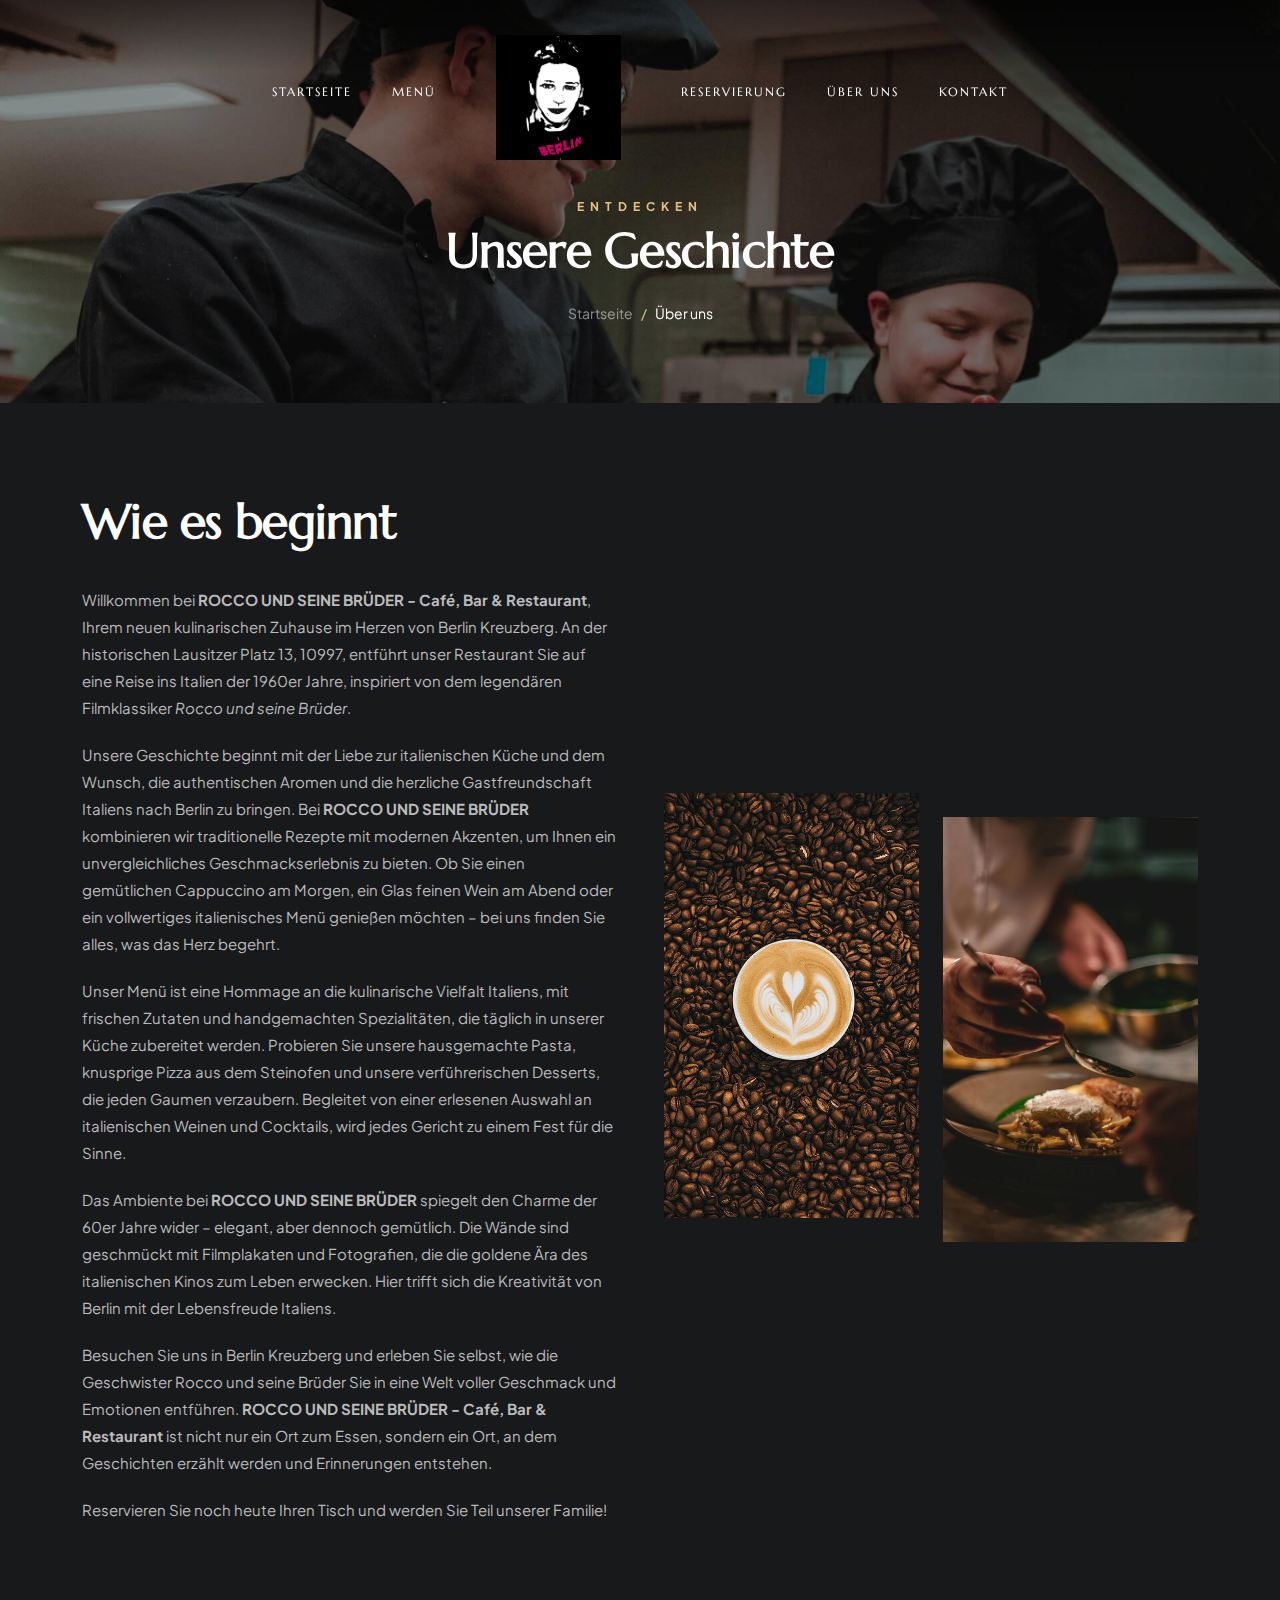
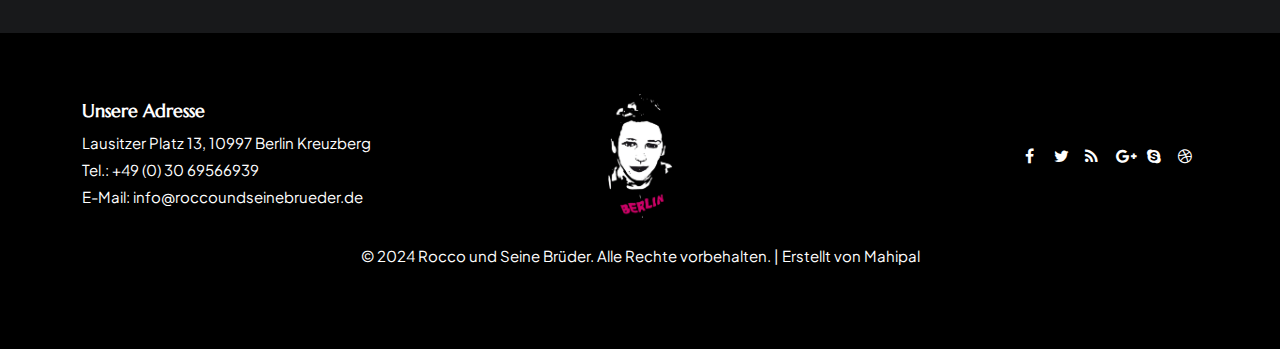
==== commit 416d20c2: ""Added copyright notice to footer of multiple HTML pages"" ====
--- a/about.html
+++ b/about.html
@@ -157,6 +157,9 @@
                     </div>
                 </div>
             </div>
+            <div class="cite-strip text-center mt-4">
+                <p>&copy; 2024 Rocco und Seine Brüder. Alle Rechte vorbehalten. | Erstellt von Mahipal</p>
+            </div>
         </footer>
         <!-- footer close -->
 		
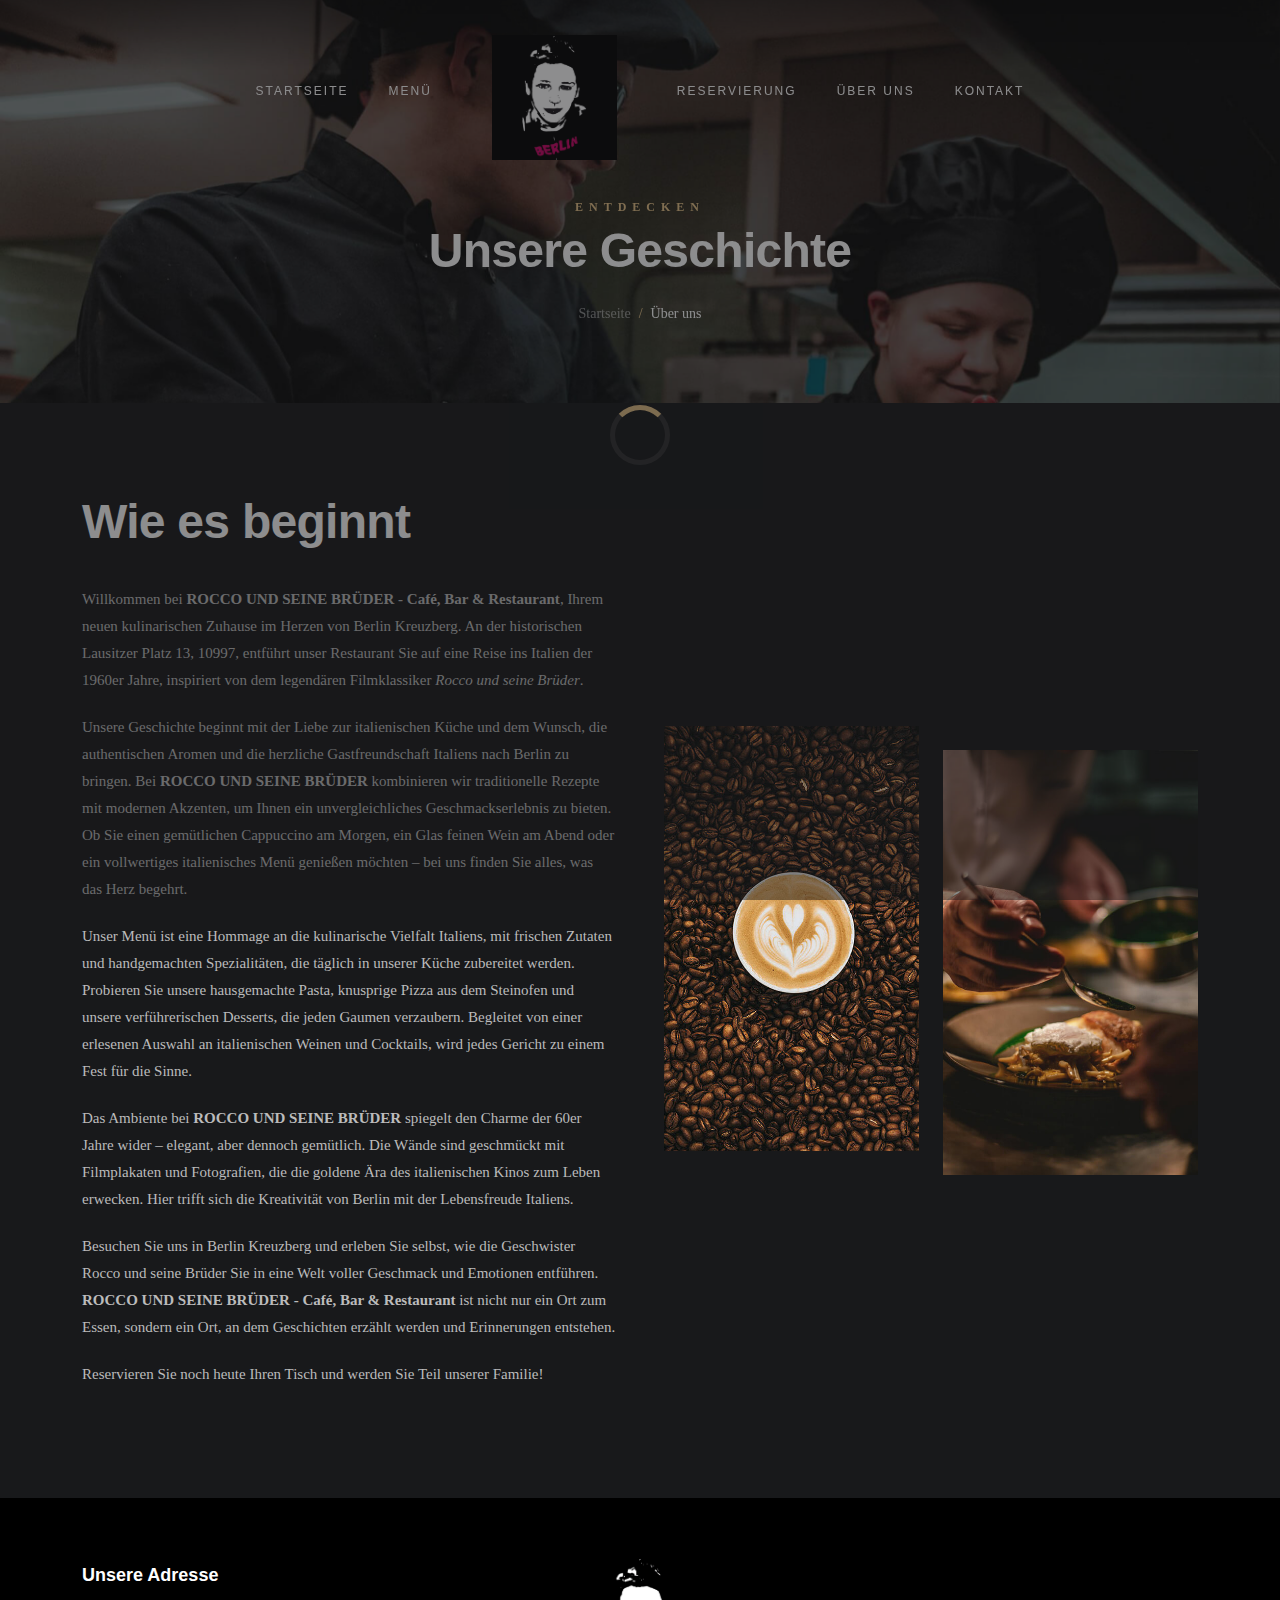
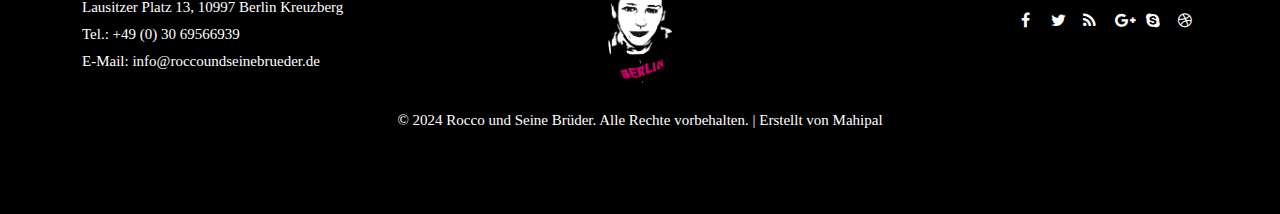
==== commit da097c93: ""Added Content Security Policy meta tag to all HTML files"" ====
--- a/about.html
+++ b/about.html
@@ -2,6 +2,7 @@
 <html lang="de">
 
 <head>
+    <meta http-equiv="Content-Security-Policy" content="default-src 'self'; img-src 'self' data:; script-src 'self' 'unsafe-inline' https://www.google.com/recaptcha/;">
     <meta charset="utf-8">
     <link rel="icon" href="03_images/logo.png" type="image/gif" sizes="16x16">
     <title>ROCCO UND SEINE BRÜDER - Café, Bar & Restaurant</title>
@@ -143,7 +144,7 @@
                         E-Mail: info@roccoundseinebrueder.de<br>
                     </div>
                     <div class="col-lg-4 text-center">
-                        <img class="logo" src="03_images/logo.png" alt="">
+                        <img class="logo" src="03_images/logo.png" alt="logo">
                     </div>
                     <div class="col-lg-4 text-lg-end text-center">
                         <div class="social-icons">
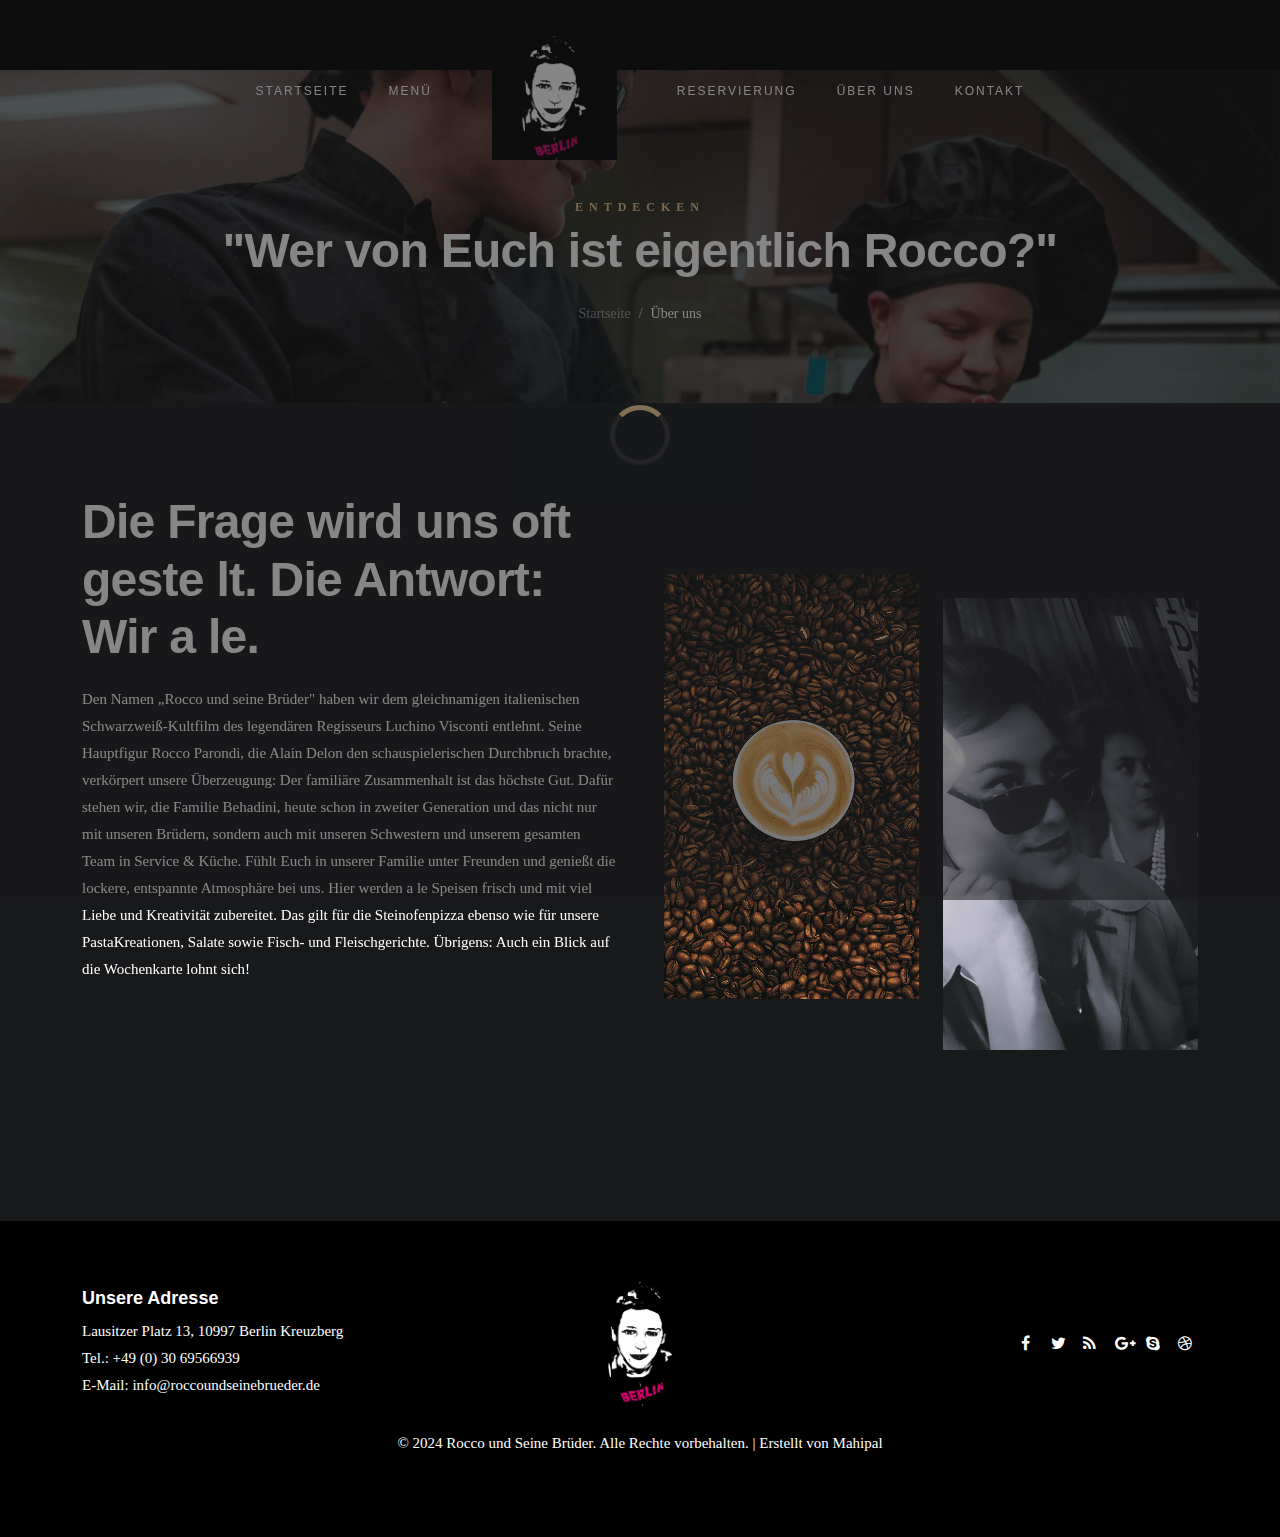
==== commit 9db2e338: ""Updated about.html and index.html: changed headings, paragraphs, and text content."" ====
--- a/about.html
+++ b/about.html
@@ -75,7 +75,7 @@
                     <div class="col-md-12">
                         <div class="text-center wow fadeInUp">
                             <h5 class="uptitle">Entdecken</h5>
-                            <h2>Unsere Geschichte</h2>
+                            <h2>"Wer von Euch ist eigentlich Rocco?"</h2>
                             <ol class="breadcrumb">
                               <li class="breadcrumb-item"><a href="index.html">Startseite</a></li>
                               <li class="breadcrumb-item active" aria-current="page">Über uns</li>
@@ -94,19 +94,12 @@
                 <div class="container">
                     <div class="row gx-5 align-items-center">
                         <div class="col-lg-6">
-                            <h2>Wie es beginnt</h2>
-                            <div class="spacer-half"></div>
-                            <p>Willkommen bei <strong>ROCCO UND SEINE BRÜDER - Café, Bar & Restaurant</strong>, Ihrem neuen kulinarischen Zuhause im Herzen von Berlin Kreuzberg. An der historischen Lausitzer Platz 13, 10997, entführt unser Restaurant Sie auf eine Reise ins Italien der 1960er Jahre, inspiriert von dem legendären Filmklassiker <em>Rocco und seine Brüder</em>.</p>
+                            
+                            <h2 class="wow fadeInUp"> Die Frage wird uns oft geste lt. Die Antwort: Wir a le. </h2>
+                            <p class="lead wow fadeInUp">Den Namen „Rocco und seine Brüder" haben wir dem gleichnamigen italienischen Schwarzweiß-Kultfilm des legendären Regisseurs Luchino Visconti entlehnt. Seine Hauptfigur Rocco Parondi, die Alain Delon den schauspielerischen Durchbruch brachte, verkörpert unsere Überzeugung: Der familiäre Zusammenhalt ist das höchste Gut. Dafür stehen wir, die Familie Behadini, heute schon in zweiter Generation und das nicht nur mit unseren Brüdern, sondern auch mit unseren Schwestern und unserem gesamten Team in Service & Küche. Fühlt Euch in unserer Familie unter Freunden und genießt die lockere, entspannte Atmosphäre bei uns. Hier werden a le Speisen frisch und mit viel Liebe und Kreativität zubereitet. Das gilt für die Steinofenpizza ebenso wie für unsere PastaKreationen, Salate sowie Fisch- und Fleischgerichte. Übrigens: Auch ein Blick auf die Wochenkarte lohnt sich!</p>
 
-                            <p>Unsere Geschichte beginnt mit der Liebe zur italienischen Küche und dem Wunsch, die authentischen Aromen und die herzliche Gastfreundschaft Italiens nach Berlin zu bringen. Bei <strong>ROCCO UND SEINE BRÜDER</strong> kombinieren wir traditionelle Rezepte mit modernen Akzenten, um Ihnen ein unvergleichliches Geschmackserlebnis zu bieten. Ob Sie einen gemütlichen Cappuccino am Morgen, ein Glas feinen Wein am Abend oder ein vollwertiges italienisches Menü genießen möchten – bei uns finden Sie alles, was das Herz begehrt.</p>
-
-                                <p>Unser Menü ist eine Hommage an die kulinarische Vielfalt Italiens, mit frischen Zutaten und handgemachten Spezialitäten, die täglich in unserer Küche zubereitet werden. Probieren Sie unsere hausgemachte Pasta, knusprige Pizza aus dem Steinofen und unsere verführerischen Desserts, die jeden Gaumen verzaubern. Begleitet von einer erlesenen Auswahl an italienischen Weinen und Cocktails, wird jedes Gericht zu einem Fest für die Sinne.</p>
-
-                                <p>Das Ambiente bei <strong>ROCCO UND SEINE BRÜDER</strong> spiegelt den Charme der 60er Jahre wider – elegant, aber dennoch gemütlich. Die Wände sind geschmückt mit Filmplakaten und Fotografien, die die goldene Ära des italienischen Kinos zum Leben erwecken. Hier trifft sich die Kreativität von Berlin mit der Lebensfreude Italiens.</p>
-
-                                <p>Besuchen Sie uns in Berlin Kreuzberg und erleben Sie selbst, wie die Geschwister Rocco und seine Brüder Sie in eine Welt voller Geschmack und Emotionen entführen. <strong>ROCCO UND SEINE BRÜDER - Café, Bar & Restaurant</strong> ist nicht nur ein Ort zum Essen, sondern ein Ort, an dem Geschichten erzählt werden und Erinnerungen entstehen.</p>
-
-                                <p>Reservieren Sie noch heute Ihren Tisch und werden Sie Teil unserer Familie!</p>
+                            <p class="wow fadeInUp">Für die schne le Mittagspause bieten wir von Montag bis Freitag auch einen wöchentlich wechselnden Business Lunch an. Darf es auch ein Drink sein? Auf unserer Getränkekarte findet Ihr neben eisgekühlten Softdrinks & Säften, ausgesuchten Weinen und erfrischendem Bier vom Fass auch hausgemachte Cocktails. </p>
+                        
 
                         </div>
 
--- a/css/style.css
+++ b/css/style.css
@@ -104,7 +104,7 @@
 /* ================================================== */
 	header {
 	width: 100%;
-	height: 80px;
+	height: 160px;
 	position: absolute;
 	left: 0;
 	z-index: 1001;
@@ -123,7 +123,7 @@
 	}
 	
 	header.transparent{
-	background:rgba(0,0,0,0.0);
+	background: black !important;
 	
 	/* Permalink - use to edit and share this gradient: http://colorzilla.com/gradient-editor/#000000+0,000000+100&0.65+0,0+100;Neutral+Density */
 background: -moz-linear-gradient(top, rgba(0,0,0,0.5) 0%, rgba(0,0,0,0) 100%); /* FF3.6-15 */
@@ -4250,7 +4250,7 @@
 }
 
 img.w-100px{
-	width: 100px !important;x
+	width: 100px !important;
 	height: auto;
 }
 
@@ -5653,13 +5653,14 @@
 	}	
 	
 	header.transparent{
+	background: black !important;
 	position:absolute;
 	height:70px;
 	overflow:hidden;
 	}
 	
 	header.transparent.bg-dark{
-	background:rgba(0,0,0,.9);
+	background: black !important;
 	height:100%;
 	}
 	
--- a/css/03_custom.css
+++ b/css/03_custom.css
@@ -29,7 +29,59 @@
     letter-spacing: -.015em;
     margin-bottom: 20px;
 }
+.menu-item {
+    position: relative;
+    width: 300px; /* Adjust width based on your content */
+    height: 150px; /* Adjust height based on your content */
+    margin: 20px;
+    color: white; /* White text inside */
+    text-align: center;
+    padding: 20px;
+    box-sizing: border-box;
+    border: 5px solid rgb(255, 255, 255); /* Main white border */
+    border-radius: 5px; /* Slight rounding of corners */
+}
 
+
+/* Pseudo-element for left and right perforations */
+.menu-item::before, 
+.menu-item::after {
+    content: '';
+    position: absolute;
+    width: 20px; /* Adjust this based on desired box width */
+    height: 100%;
+    background: repeating-linear-gradient(
+        #000000 0,
+        #707070 10px,
+        white 10px,
+        white 20px
+    );
+}
+
+.menu-item::before {
+    left: 270px;
+    top: 0px; /* Adjust distance from left */
+}
+.menu-item::after {
+    bottom: 0px; /* Adjust distance from bottom */
+    left: 0;
+}
+/* New pseudo-elements for vertical lines inside the border */
+.menu-item .line {
+    position: absolute;
+    width: 5px; /* Thickness of the lines */
+    height: 100%; /* Leave space for padding */
+    background-color: white;
+    top: 0px; /* Adjust to align with padding */
+}
+
+.menu-item .line-left {
+    left: 20px; /* Position of the left line */
+}
+
+.menu-item .line-right {
+    right: 20px; /* Position of the right line */
+}
 
 .form-control,
 #contact_form input[type=text],
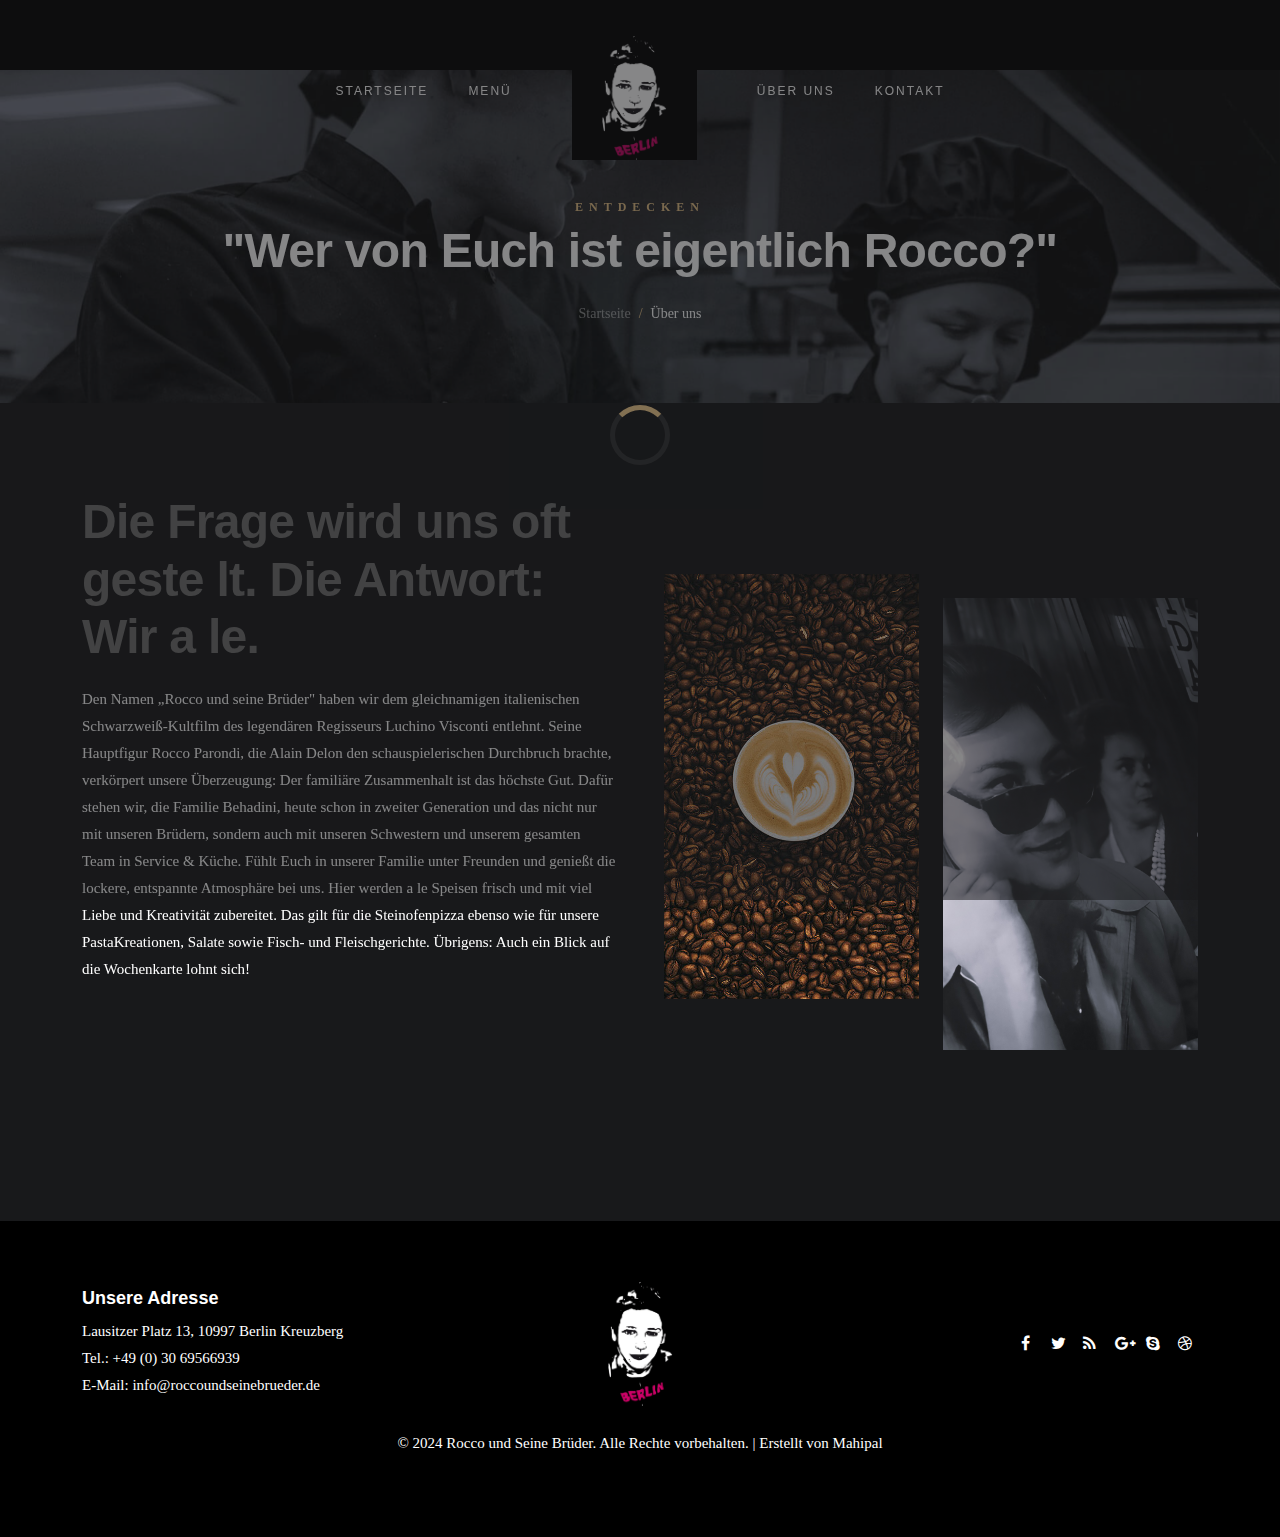
==== commit 31ce7384: ""Updated meta tags and added ZenChef SDK script to multiple HTML files"" ====
--- a/about.html
+++ b/about.html
@@ -8,8 +8,8 @@
     <title>ROCCO UND SEINE BRÜDER - Café, Bar & Restaurant</title>
     <meta name="viewport" content="width=device-width, initial-scale=1.0">
     <meta name="description" content="">
-    <meta name="keywords" content="">
-    <meta name="author" content="">
+<meta name="keywords" content="Pizza, Italian Pizza, restaurant,Kreuzberg">
+    <meta name="author" content="Mahipal">
 
     <!-- CSS Dateien
     ================================================== -->
@@ -52,7 +52,7 @@
                             <ul id="mainmenu">
                                 <li><a href="index.html">Startseite</a></li>
                                 <li><a href="menu.html">Menü</a></li>
-                                <li><a href="booking.html">Reservierung</a></li>
+                                
                                 <li><a href="about.html">Über uns</a>
 
                                 <li><a href="contact.html">Kontakt</a></li>
@@ -168,6 +168,12 @@
     ================================================== -->
     <script src="js/plugins.js"></script>
     <script src="js/designesia.js"></script>
+    <script>;(function (d, s, id) {const el = d.getElementsByTagName(s)[0]; if (d.getElementById(id) || el.parentNode == null) {return;} var js = d.createElement(s);  js.id = id; js.async = true; js.src = 'https://sdk.zenchef.com/v1/sdk.min.js';  el.parentNode.insertBefore(js, el); })(document, 'script', 'zenchef-sdk')</script>
+    <div
+
+       class="zc-widget-config"
+    data-open="20000"
+       data-restaurant="366521"></div>
 
 </body>
 
--- a/css/style.css
+++ b/css/style.css
@@ -5430,7 +5430,7 @@
 	margin:0;
 	padding:0;
 	margin-top:0;
-	height:40px;
+	height:440px;
 	background:#000000; 
 	overflow:hidden;
 	}
--- a/css/03_custom.css
+++ b/css/03_custom.css
@@ -26,62 +26,82 @@
 
 h2{
     font-size: 48px;
+    color: #707070 ;
     letter-spacing: -.015em;
     margin-bottom: 20px;
 }
 .menu-item {
     position: relative;
-    width: 300px; /* Adjust width based on your content */
+    width: 100%; /* Make the width flexible based on the container */
+    max-width: 600px; /* Optional: Limit max width */
     height: 150px; /* Adjust height based on your content */
-    margin: 20px;
+    margin: 0px auto; /* Center the box horizontally */
     color: white; /* White text inside */
+    text-align: justify;
+    justify-content: center;
+    align-items: center;
     text-align: center;
     padding: 20px;
     box-sizing: border-box;
     border: 5px solid rgb(255, 255, 255); /* Main white border */
-    border-radius: 5px; /* Slight rounding of corners */
+    border-radius:0px; /* Slight rounding of corners */
+    
+   
 }
 
-
-/* Pseudo-element for left and right perforations */
+/* Pseudo-elements for left and right perforations */
 .menu-item::before, 
 .menu-item::after {
     content: '';
     position: absolute;
-    width: 20px; /* Adjust this based on desired box width */
-    height: 100%;
+    width: 20px; /* Perforation width */
+    height: 100%; /* Full height of the box */
     background: repeating-linear-gradient(
         #000000 0,
         #707070 10px,
         white 10px,
         white 20px
     );
+    
 }
 
 .menu-item::before {
-    left: 270px;
-    top: 0px; /* Adjust distance from left */
+    left: -2px; /* Position just outside the left border */
+    top: 0;
 }
+
 .menu-item::after {
-    bottom: 0px; /* Adjust distance from bottom */
-    left: 0;
+    right: -2px; /* Position just outside the right border */
+    top: 0;
 }
-/* New pseudo-elements for vertical lines inside the border */
+
+/* Pseudo-elements for vertical lines inside the border */
 .menu-item .line {
     position: absolute;
     width: 5px; /* Thickness of the lines */
-    height: 100%; /* Leave space for padding */
+    height: 100% ; /* Leave space for padding */
     background-color: white;
-    top: 0px; /* Adjust to align with padding */
+    top: 0px; /* Align with padding */
 }
 
 .menu-item .line-left {
-    left: 20px; /* Position of the left line */
+    left: 15px; /* Position of the left line */
 }
 
 .menu-item .line-right {
-    right: 20px; /* Position of the right line */
+    right: 15px; /* Position of the right line */
 }
+
+/* Content styling */
+.menu-item .content {
+    z-index: 1;
+    position: relative;
+}
+.menu-item:hover  {
+    transform: scale(1.05); /* Slightly increase size on hover */
+    border-color: #ffffff; /* Change border color on hover */
+}
+
 
 .form-control,
 #contact_form input[type=text],
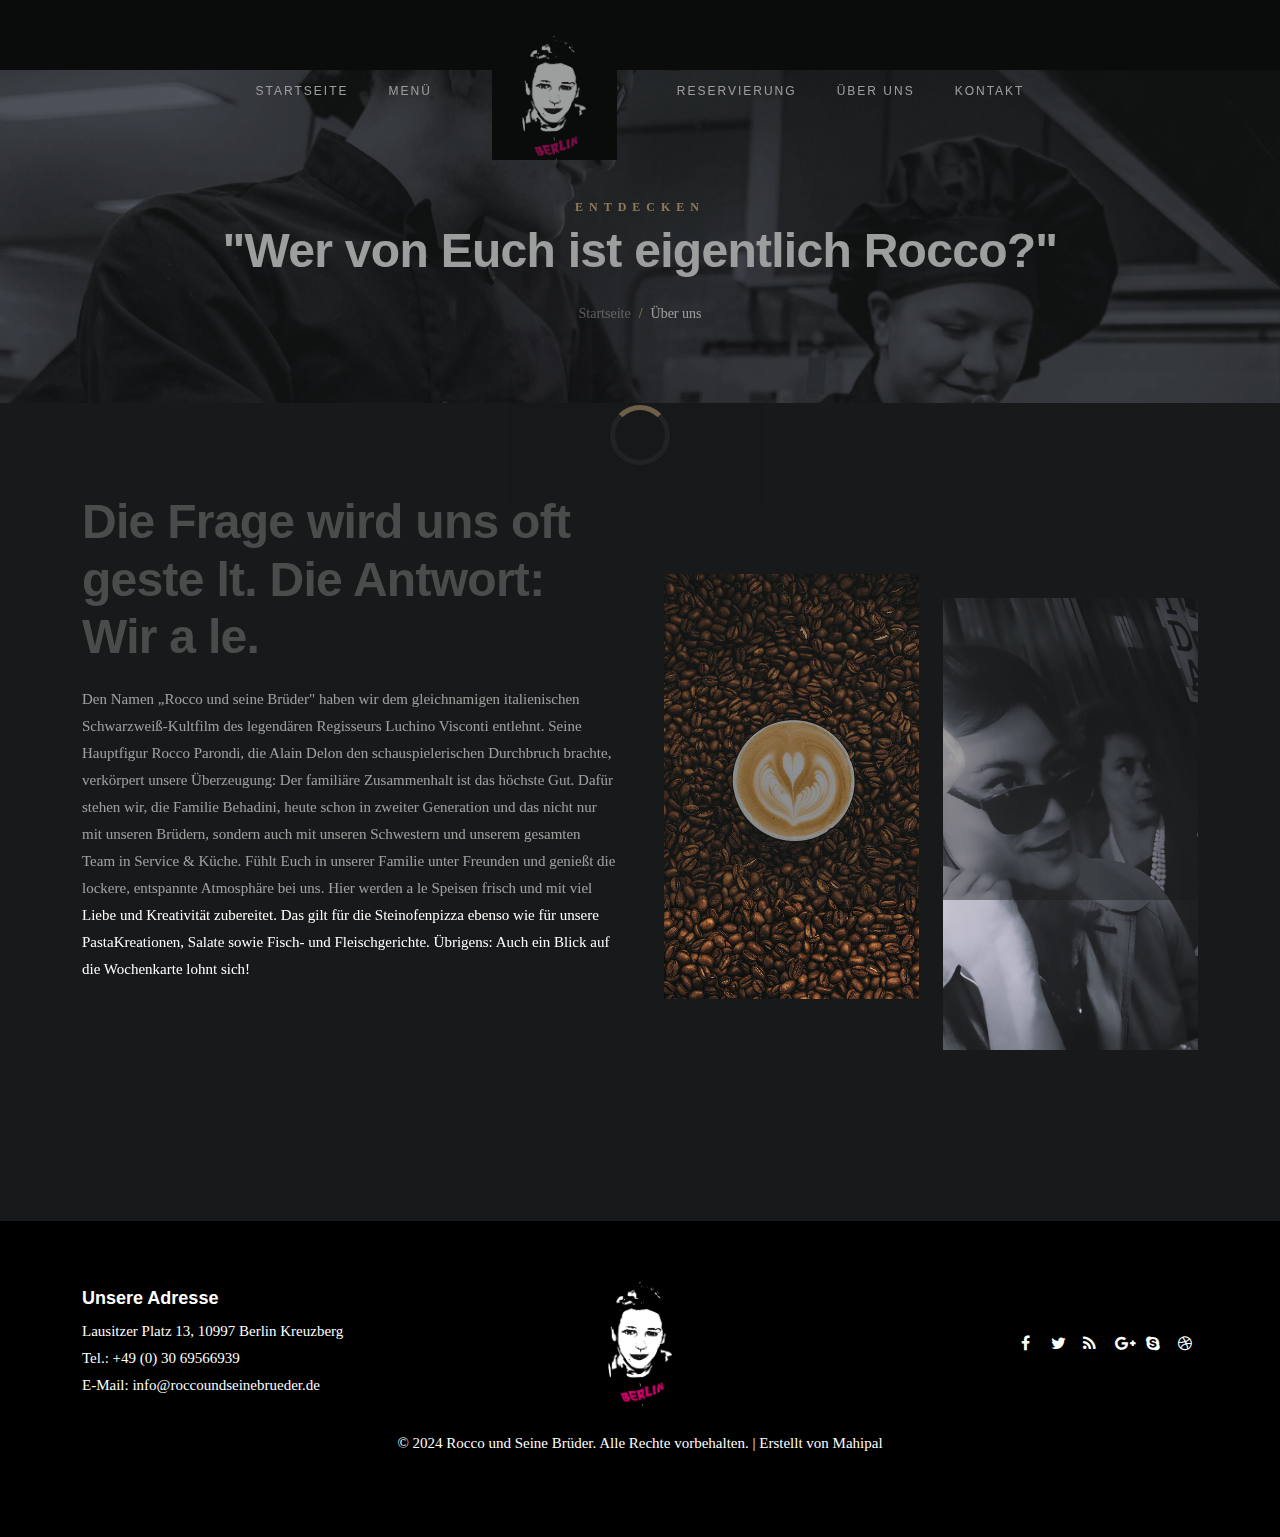
==== commit c93203b4: ""Added Google Tag Manager and Clarity tracking scripts to about.html, contact.html, index.html, and " ====
--- a/about.html
+++ b/about.html
@@ -1,6 +1,21 @@
 <!DOCTYPE html>
 <html lang="de">
-
+    <!-- Google tag (gtag.js) -->
+    <script async src="https://www.googletagmanager.com/gtag/js?id=G-5R09TQWGWQ"></script>
+    <script>
+      window.dataLayer = window.dataLayer || [];
+      function gtag(){dataLayer.push(arguments);}
+      gtag('js', new Date());
+    
+      gtag('config', 'G-5R09TQWGWQ');
+    </script>
+    <script type="text/javascript">
+        (function(c,l,a,r,i,t,y){
+            c[a]=c[a]||function(){(c[a].q=c[a].q||[]).push(arguments)};
+            t=l.createElement(r);t.async=1;t.src="https://www.clarity.ms/tag/"+i;
+            y=l.getElementsByTagName(r)[0];y.parentNode.insertBefore(t,y);
+        })(window, document, "clarity", "script", "obccdjt3an");
+    </script>
 <head>
     <meta http-equiv="Content-Security-Policy" content="default-src 'self'; img-src 'self' data:; script-src 'self' 'unsafe-inline' https://www.google.com/recaptcha/;">
     <meta charset="utf-8">
@@ -8,8 +23,8 @@
     <title>ROCCO UND SEINE BRÜDER - Café, Bar & Restaurant</title>
     <meta name="viewport" content="width=device-width, initial-scale=1.0">
     <meta name="description" content="">
-<meta name="keywords" content="Pizza, Italian Pizza, restaurant,Kreuzberg">
-    <meta name="author" content="Mahipal">
+    <meta name="keywords" content="">
+    <meta name="author" content="">
 
     <!-- CSS Dateien
     ================================================== -->
@@ -52,7 +67,7 @@
                             <ul id="mainmenu">
                                 <li><a href="index.html">Startseite</a></li>
                                 <li><a href="menu.html">Menü</a></li>
-                                
+                                <li><a href="booking.html">Reservierung</a></li>
                                 <li><a href="about.html">Über uns</a>
 
                                 <li><a href="contact.html">Kontakt</a></li>
@@ -168,12 +183,6 @@
     ================================================== -->
     <script src="js/plugins.js"></script>
     <script src="js/designesia.js"></script>
-    <script>;(function (d, s, id) {const el = d.getElementsByTagName(s)[0]; if (d.getElementById(id) || el.parentNode == null) {return;} var js = d.createElement(s);  js.id = id; js.async = true; js.src = 'https://sdk.zenchef.com/v1/sdk.min.js';  el.parentNode.insertBefore(js, el); })(document, 'script', 'zenchef-sdk')</script>
-    <div
-
-       class="zc-widget-config"
-    data-open="20000"
-       data-restaurant="366521"></div>
 
 </body>
 
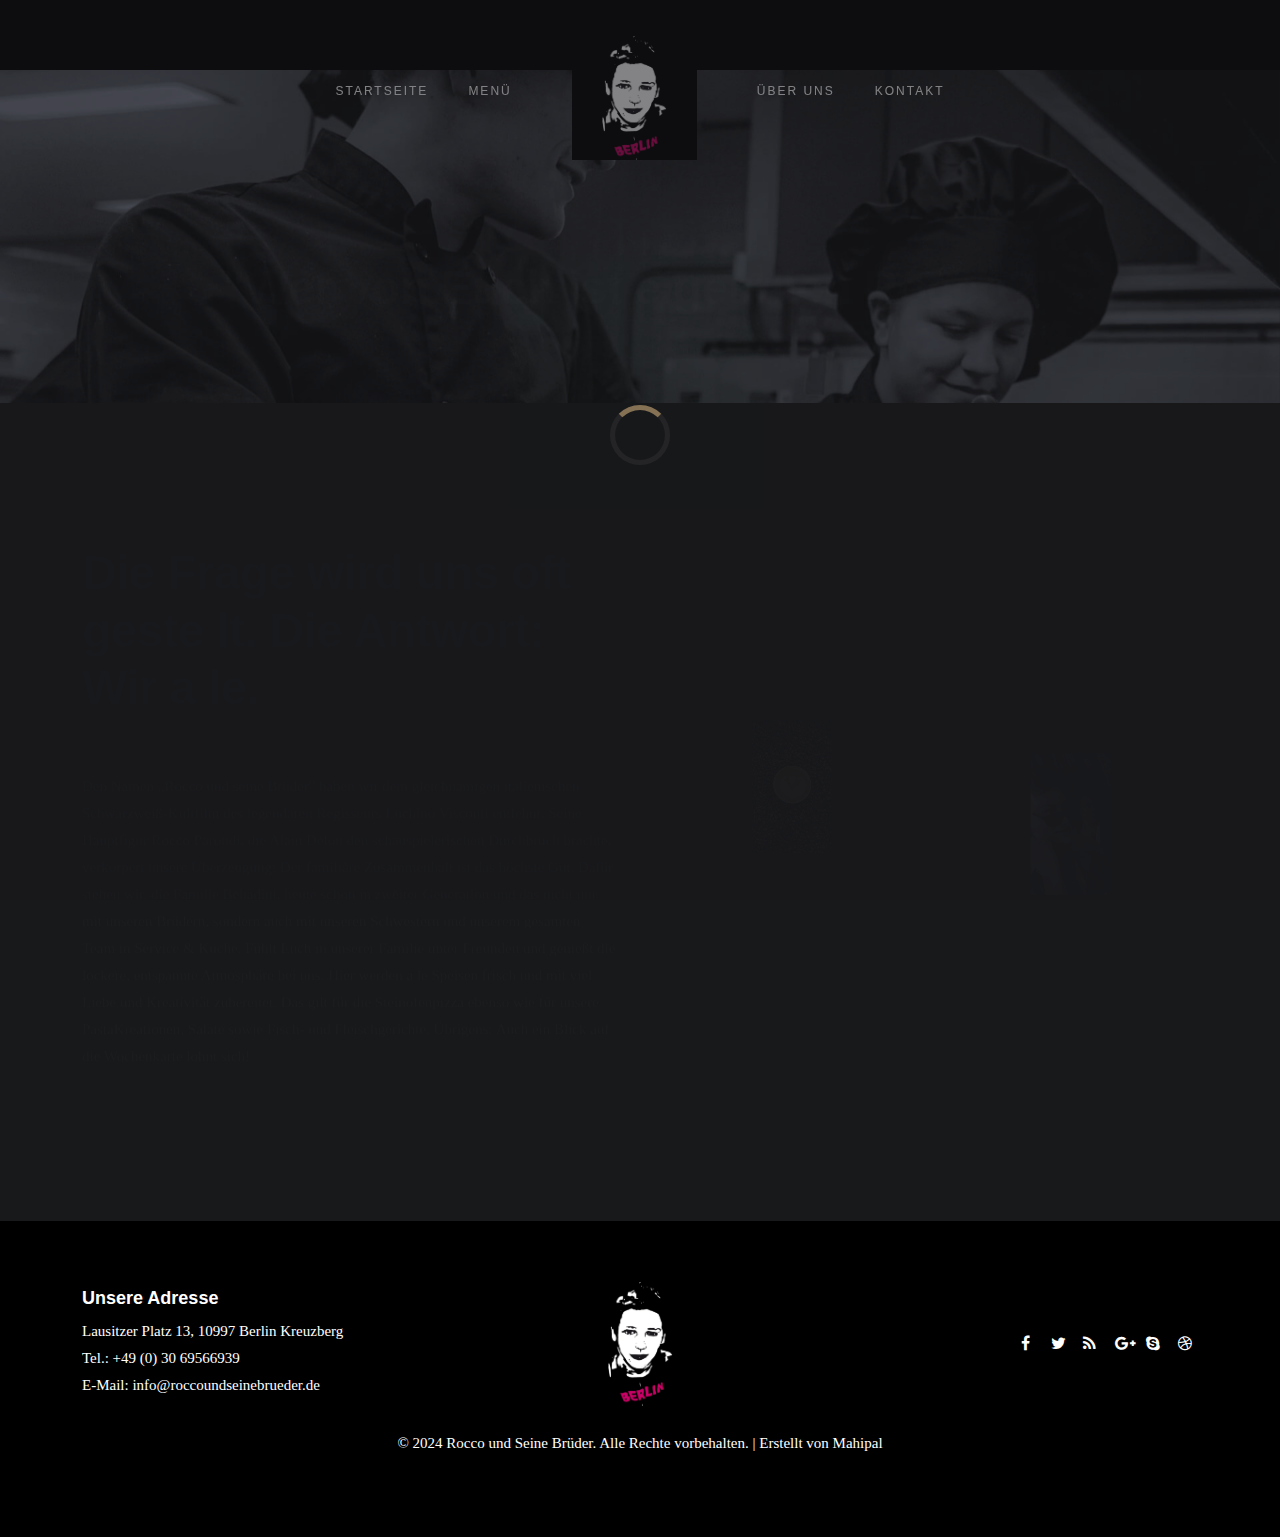
==== commit 3a56d0b7: "Merge branch 'main' of https://github.com/mukul975/Rocco-2" ====
--- a/about.html
+++ b/about.html
@@ -23,8 +23,8 @@
     <title>ROCCO UND SEINE BRÜDER - Café, Bar & Restaurant</title>
     <meta name="viewport" content="width=device-width, initial-scale=1.0">
     <meta name="description" content="">
-    <meta name="keywords" content="">
-    <meta name="author" content="">
+<meta name="keywords" content="Pizza, Italian Pizza, restaurant,Kreuzberg">
+    <meta name="author" content="Mahipal">
 
     <!-- CSS Dateien
     ================================================== -->
@@ -67,7 +67,7 @@
                             <ul id="mainmenu">
                                 <li><a href="index.html">Startseite</a></li>
                                 <li><a href="menu.html">Menü</a></li>
-                                <li><a href="booking.html">Reservierung</a></li>
+                                
                                 <li><a href="about.html">Über uns</a>
 
                                 <li><a href="contact.html">Kontakt</a></li>
@@ -183,6 +183,12 @@
     ================================================== -->
     <script src="js/plugins.js"></script>
     <script src="js/designesia.js"></script>
+    <script>;(function (d, s, id) {const el = d.getElementsByTagName(s)[0]; if (d.getElementById(id) || el.parentNode == null) {return;} var js = d.createElement(s);  js.id = id; js.async = true; js.src = 'https://sdk.zenchef.com/v1/sdk.min.js';  el.parentNode.insertBefore(js, el); })(document, 'script', 'zenchef-sdk')</script>
+    <div
+
+       class="zc-widget-config"
+    data-open="20000"
+       data-restaurant="366521"></div>
 
 </body>
 
